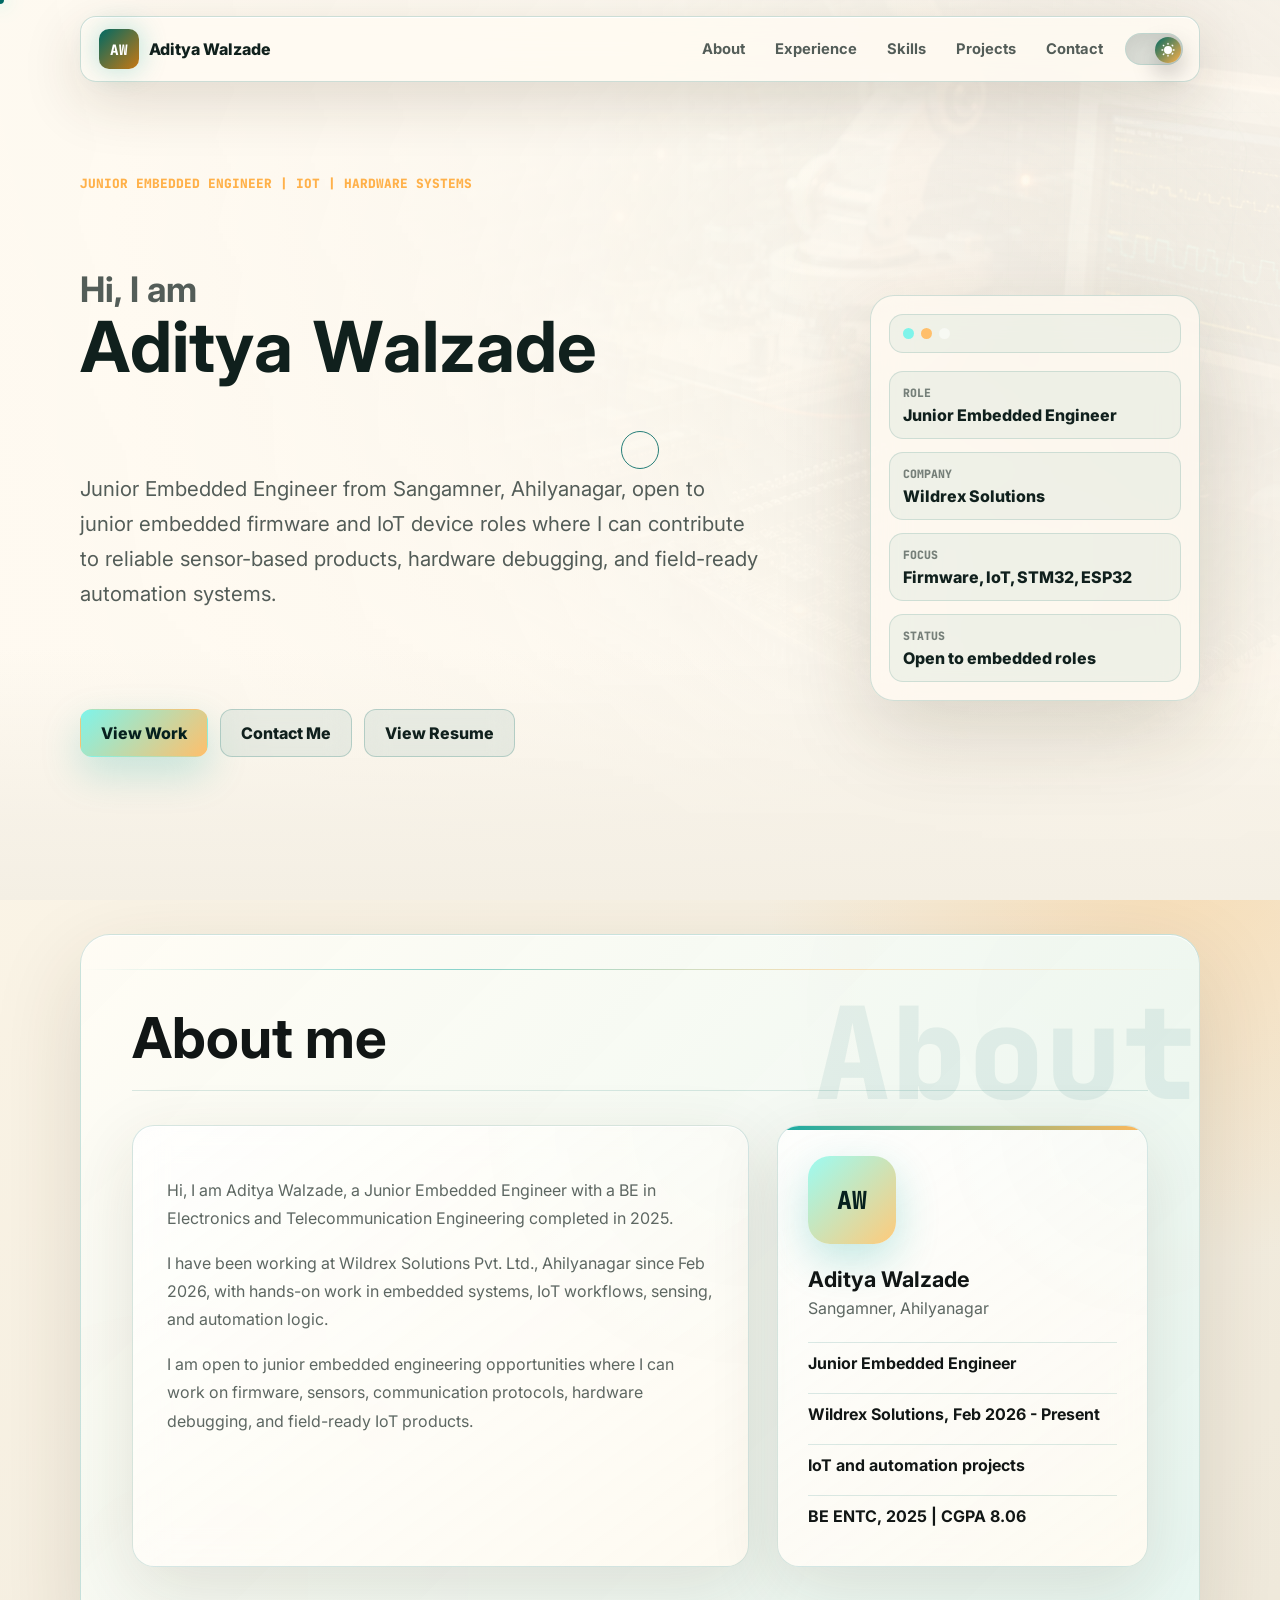
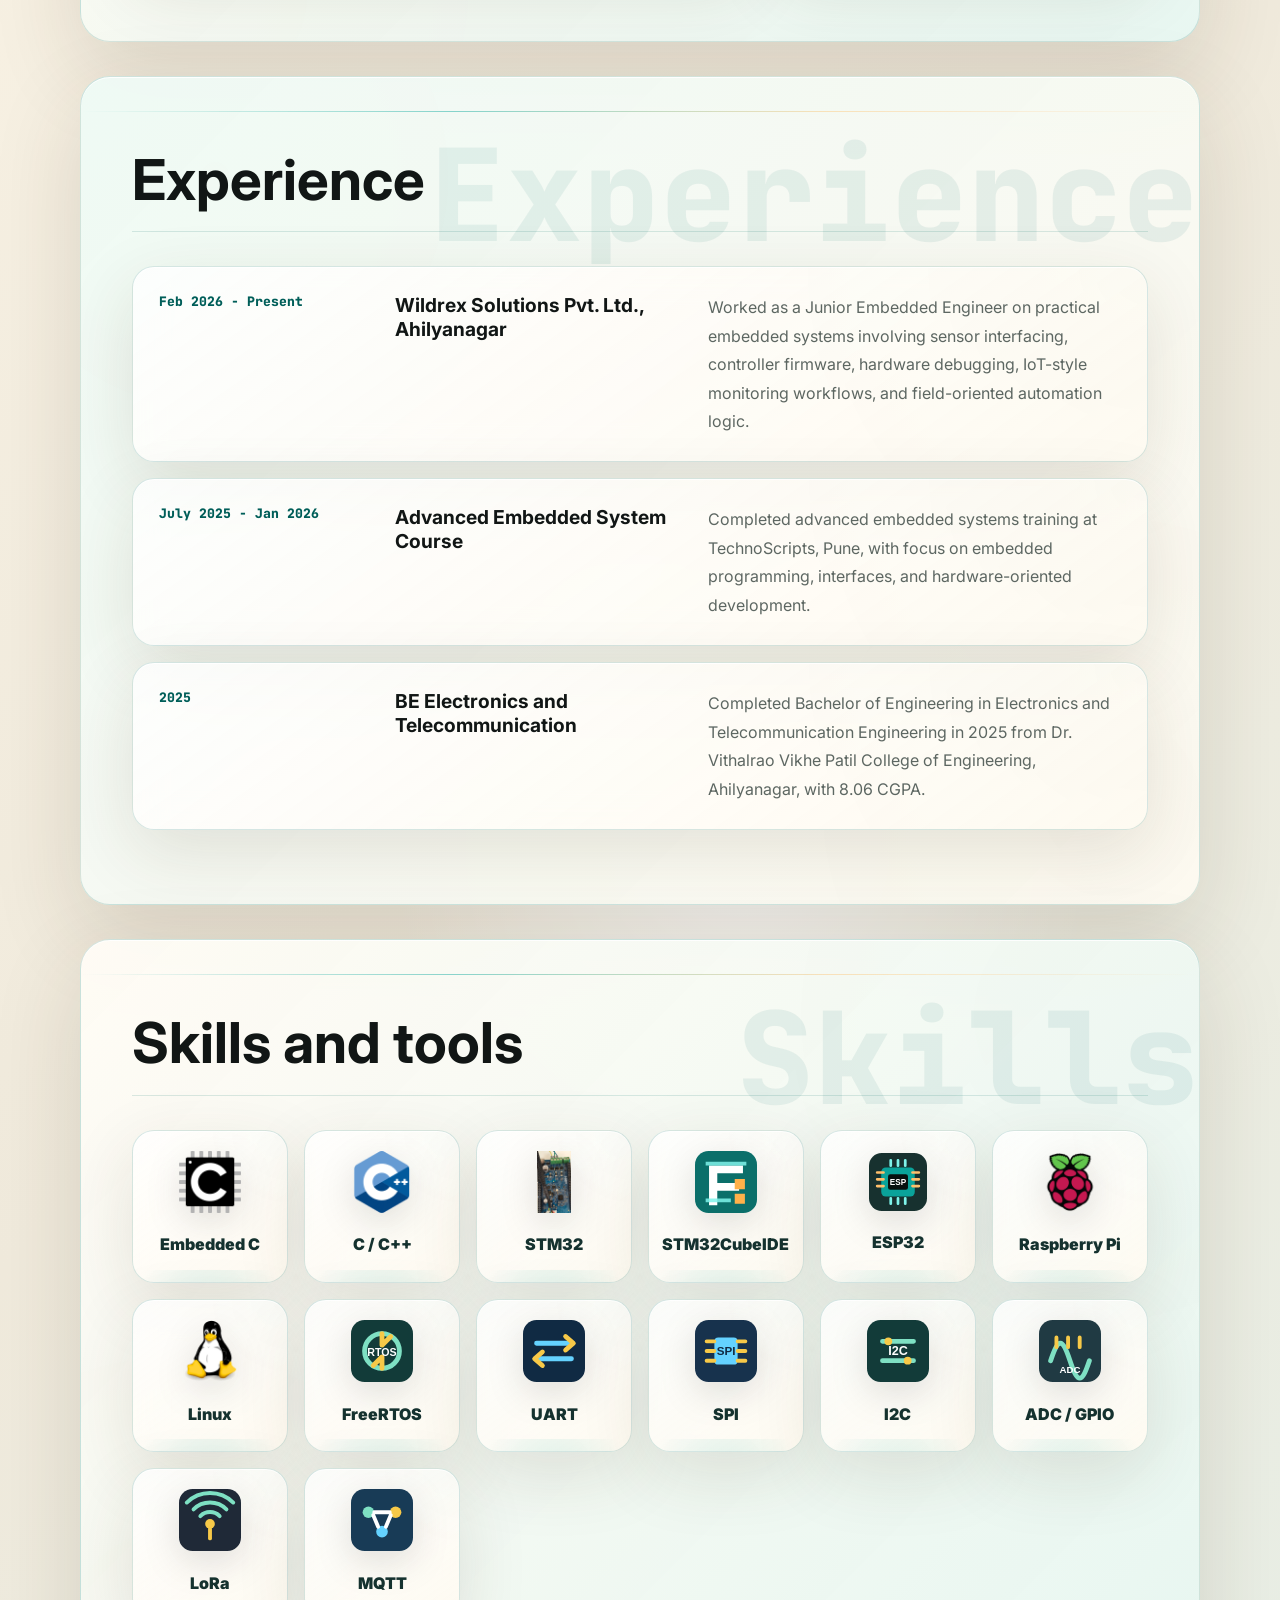
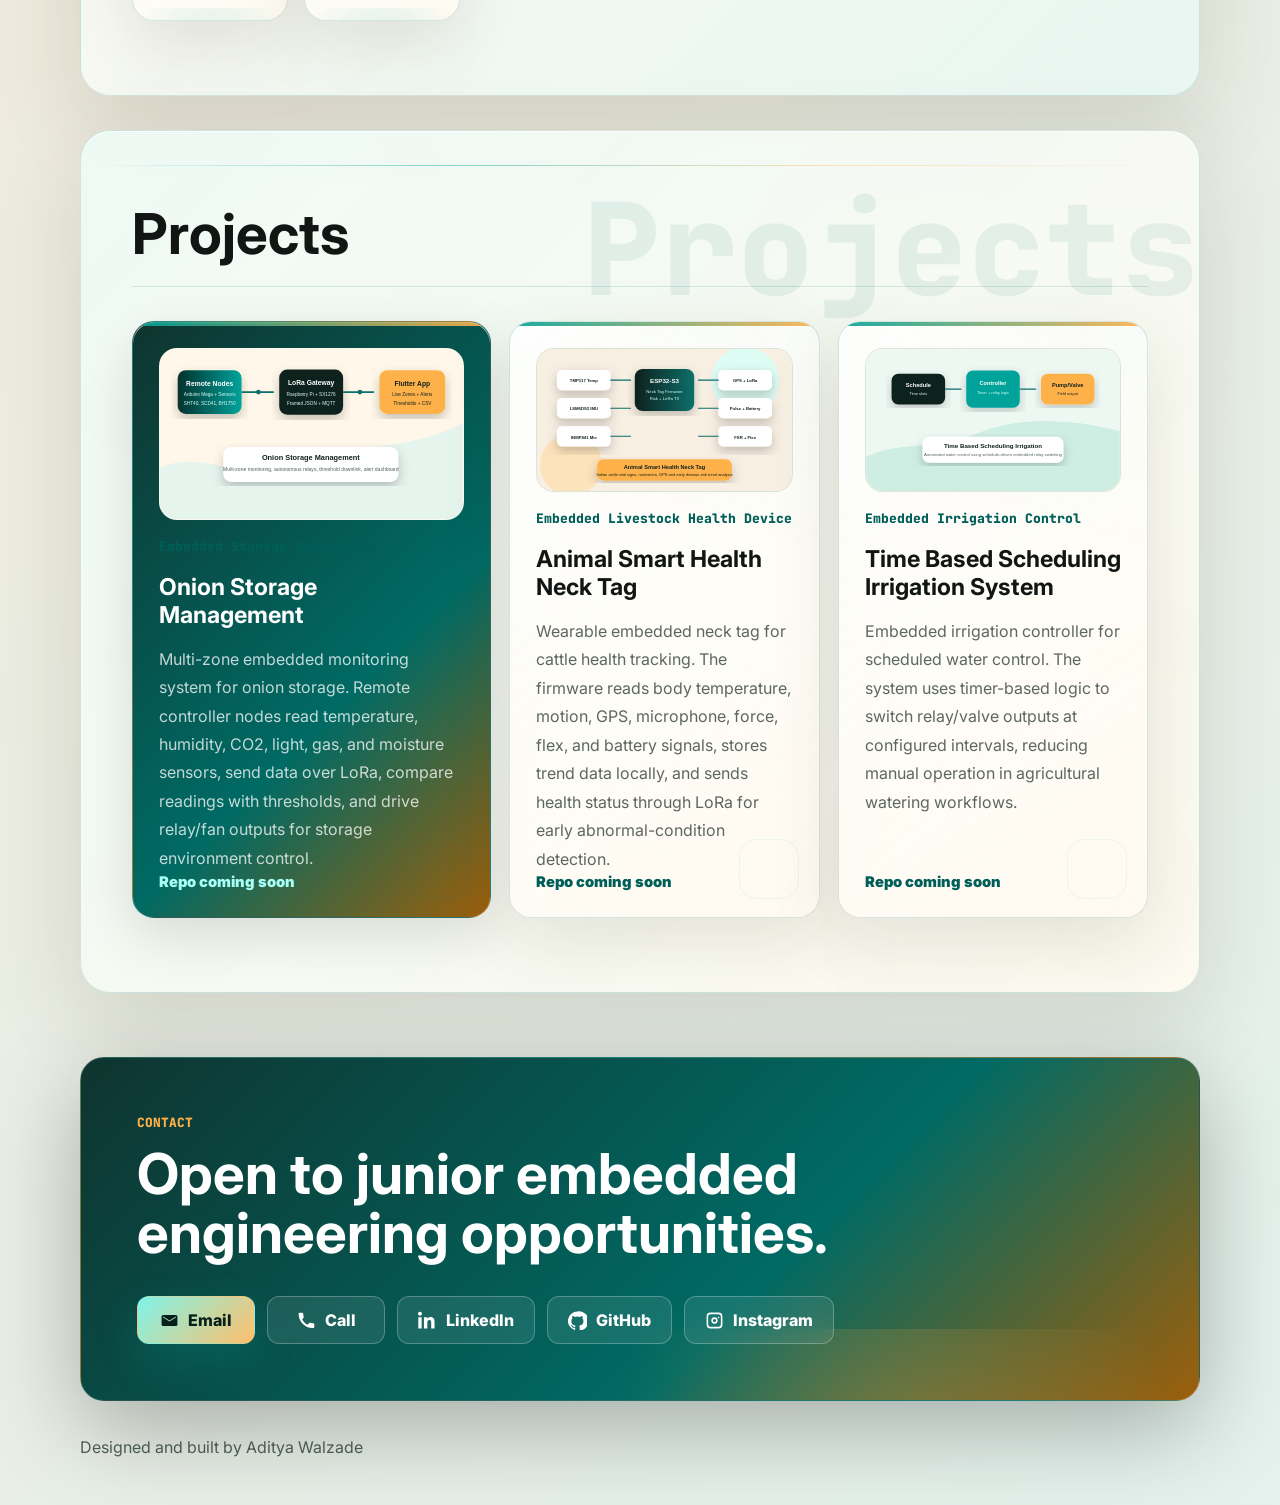
==== docs/index.html @ 78800d9f "Update GitHub Pages URL for repo name" ====
<!DOCTYPE html>
<html lang="en">
<head>
  <meta charset="UTF-8">
  <meta name="viewport" content="width=device-width, initial-scale=1.0">
  <meta name="description" content="Aditya Walzade is a Junior Embedded Engineer focused on embedded firmware, sensor interfacing, STM32, ESP32, LoRa, MQTT, and field-ready IoT systems.">
  <meta name="author" content="Aditya Walzade">
  <meta name="keywords" content="Aditya Walzade, Junior Embedded Engineer, Embedded C, STM32, ESP32, IoT, LoRa, MQTT, Firmware Engineer">
  <meta property="og:title" content="Aditya Walzade | Junior Embedded Engineer">
  <meta property="og:description" content="Embedded firmware, sensor interfacing, IoT systems, STM32, ESP32, LoRa, and MQTT portfolio.">
  <meta property="og:type" content="website">
  <meta property="og:url" content="https://adityaw20.github.io/-my-portfolio/">
  <meta property="og:image" content="https://adityaw20.github.io/-my-portfolio/assets/embedded-hero.png">
  <link rel="canonical" href="https://adityaw20.github.io/-my-portfolio/">
  <title>Aditya Walzade | Junior Embedded Engineer</title>
  <link rel="preconnect" href="https://fonts.googleapis.com">
  <link rel="preconnect" href="https://fonts.gstatic.com" crossorigin>
  <link href="https://fonts.googleapis.com/css2?family=Inter:wght@400;500;600;700;800&family=JetBrains+Mono:wght@500;700&display=swap" rel="stylesheet">
  <link rel="icon" href="assets/favicon.svg" type="image/svg+xml">
  <link rel="stylesheet" href="style.css">
</head>
<body>
  <div class="site-bg" aria-hidden="true"><span></span><span></span><span></span></div>
  <div class="cursor-dot" aria-hidden="true"></div>
  <div class="cursor-ring" aria-hidden="true"></div>
  <header class="site-header" id="top">
    <a class="brand" href="#home" aria-label="Go to home">
      <span class="brand-mark">AW</span>
      <span>Aditya Walzade</span>
    </a>
    <button class="nav-toggle" type="button" aria-label="Open menu" aria-expanded="false">
      <span></span><span></span><span></span>
    </button>
    <nav class="site-nav" aria-label="Main navigation">
      <a href="#about">About</a>
      <a href="#experience">Experience</a>
      <a href="#skills">Skills</a>
      <a href="#projects">Projects</a>
      <a href="#contact">Contact</a>
      <button class="theme-toggle" type="button" aria-label="Switch to light theme" aria-pressed="false">
        <span class="theme-toggle-track">
          <span class="theme-toggle-thumb">
            <svg class="sun-icon" viewBox="0 0 24 24" aria-hidden="true"><path d="M12 18a6 6 0 1 0 0-12 6 6 0 0 0 0 12Zm0 4a1 1 0 0 1-1-1v-1.2a1 1 0 1 1 2 0V21a1 1 0 0 1-1 1Zm0-17.8a1 1 0 0 1-1-1V2a1 1 0 1 1 2 0v1.2a1 1 0 0 1-1 1ZM21 13h-1.2a1 1 0 1 1 0-2H21a1 1 0 1 1 0 2ZM4.2 13H3a1 1 0 1 1 0-2h1.2a1 1 0 1 1 0 2Zm13.4 5.6a1 1 0 0 1 0-1.4l.8-.8a1 1 0 1 1 1.4 1.4l-.8.8a1 1 0 0 1-1.4 0ZM4.2 5.6a1 1 0 0 1 1.4-1.4l.8.8A1 1 0 0 1 5 6.4l-.8-.8Zm14.2.8-.8-.8A1 1 0 1 1 19 4.2l.8.8a1 1 0 1 1-1.4 1.4ZM5 19.8a1 1 0 0 1-.7-1.7l.8-.8a1 1 0 1 1 1.4 1.4l-.8.8a1 1 0 0 1-.7.3Z"/></svg>
            <svg class="moon-icon" viewBox="0 0 24 24" aria-hidden="true"><path d="M20.5 15.4A8.5 8.5 0 0 1 8.6 3.5a.9.9 0 0 0-1-1.4A10.5 10.5 0 1 0 21.9 16.4a.9.9 0 0 0-1.4-1Z"/></svg>
          </span>
        </span>
      </button>
    </nav>
  </header>

  <main>
    <section class="hero" id="home" aria-labelledby="hero-title">
      <img class="hero-media" src="assets/embedded-hero.png" alt="Embedded systems workbench with circuit board, oscilloscope, and robotics hardware">
      <div class="hero-overlay"></div>
      <div class="hero-content reveal">
        <p class="eyebrow">Junior Embedded Engineer | IoT | Hardware Systems</p>
        <h1 id="hero-title">
          <span class="hero-kicker">Hi, I am</span>
          <span class="interactive-name" aria-label="Aditya Walzade">
            <span>A</span><span>d</span><span>i</span><span>t</span><span>y</span><span>a</span>
            <span class="name-gap"></span>
            <span>W</span><span>a</span><span>l</span><span>z</span><span>a</span><span>d</span><span>e</span>
          </span>
        </h1>
        <p class="hero-copy">
          Junior Embedded Engineer from Sangamner, Ahilyanagar, open to junior embedded firmware and IoT device roles where I can contribute to reliable sensor-based products, hardware debugging, and field-ready automation systems.
        </p>
        <div class="hero-actions">
          <a class="button primary" href="#projects">View Work</a>
          <a class="button secondary" href="#contact">Contact Me</a>
          <a class="button secondary" href="resume.html">View Resume</a>
        </div>
        <aside class="hero-console" aria-label="Embedded profile summary">
          <div class="console-top"><span></span><span></span><span></span></div>
          <dl>
            <div><dt>Role</dt><dd>Junior Embedded Engineer</dd></div>
            <div><dt>Company</dt><dd>Wildrex Solutions</dd></div>
            <div><dt>Focus</dt><dd>Firmware, IoT, STM32, ESP32</dd></div>
            <div><dt>Status</dt><dd>Open to embedded roles</dd></div>
          </dl>
        </aside>
      </div>
    </section>

    <section class="section about-section reveal" id="about" data-section="About">
      <div class="section-heading">
        <h2>About me</h2>
      </div>
      <div class="about-grid">
        <div class="about-copy">
          <p>Hi, I am Aditya Walzade, a Junior Embedded Engineer with a BE in Electronics and Telecommunication Engineering completed in 2025.</p>
          <p>I have been working at Wildrex Solutions Pvt. Ltd., Ahilyanagar since Feb 2026, with hands-on work in embedded systems, IoT workflows, sensing, and automation logic.</p>
          <p>I am open to junior embedded engineering opportunities where I can work on firmware, sensors, communication protocols, hardware debugging, and field-ready IoT products.</p>
        </div>
        <aside class="profile-panel reveal-card" aria-label="Portfolio profile highlights">
          <div class="profile-avatar">AW</div>
          <h3>Aditya Walzade</h3>
          <p>Sangamner, Ahilyanagar</p>
          <ul>
            <li>Junior Embedded Engineer</li>
            <li>Wildrex Solutions, Feb 2026 - Present</li>
            <li>IoT and automation projects</li>
            <li>BE ENTC, 2025 | CGPA 8.06</li>
          </ul>
        </aside>
      </div>
    </section>

    <section class="section reveal" id="experience" data-section="Experience">
      <div class="section-heading">
        <h2>Experience</h2>
      </div>
      <div class="timeline">
        <article class="timeline-item reveal-card">
          <time>Feb 2026 - Present</time>
          <h3>Wildrex Solutions Pvt. Ltd., Ahilyanagar</h3>
          <p>Worked as a Junior Embedded Engineer on practical embedded systems involving sensor interfacing, controller firmware, hardware debugging, IoT-style monitoring workflows, and field-oriented automation logic.</p>
        </article>
        <article class="timeline-item reveal-card">
          <time>July 2025 - Jan 2026</time>
          <h3>Advanced Embedded System Course</h3>
          <p>Completed advanced embedded systems training at TechnoScripts, Pune, with focus on embedded programming, interfaces, and hardware-oriented development.</p>
        </article>
        <article class="timeline-item reveal-card">
          <time>2025</time>
          <h3>BE Electronics and Telecommunication</h3>
          <p>Completed Bachelor of Engineering in Electronics and Telecommunication Engineering in 2025 from Dr. Vithalrao Vikhe Patil College of Engineering, Ahilyanagar, with 8.06 CGPA.</p>
        </article>
      </div>
    </section>

    <section class="section skills-section reveal" id="skills" data-section="Skills">
      <div class="section-heading">
        <h2>Skills and tools</h2>
      </div>
      <div class="skill-icon-grid focused-skills">
        <article class="skill-icon-card reveal-card"><img src="assets/embedded-c.png" alt="Embedded C"><span>Embedded C</span></article>
        <article class="skill-icon-card reveal-card"><img src="assets/cpp.png" alt="C and C++"><span>C / C++</span></article>
        <article class="skill-icon-card reveal-card"><img src="assets/stm32-board.png" alt="STM32"><span>STM32</span></article>
        <article class="skill-icon-card reveal-card"><img src="assets/stm32cubeide.svg" alt="STM32CubeIDE"><span>STM32CubeIDE</span></article>
        <article class="skill-icon-card reveal-card"><img src="assets/esp32.svg" alt="ESP32"><span>ESP32</span></article>
        <article class="skill-icon-card reveal-card"><img src="assets/raspberry-pi.png" alt="Raspberry Pi"><span>Raspberry Pi</span></article>
        <article class="skill-icon-card reveal-card"><img src="assets/linux.png" alt="Linux"><span>Linux</span></article>
        <article class="skill-icon-card reveal-card"><img src="assets/freertos.svg" alt="FreeRTOS"><span>FreeRTOS</span></article>
        <article class="skill-icon-card reveal-card"><img src="assets/uart.svg" alt="UART"><span>UART</span></article>
        <article class="skill-icon-card reveal-card"><img src="assets/spi.svg" alt="SPI"><span>SPI</span></article>
        <article class="skill-icon-card reveal-card"><img src="assets/i2c.svg" alt="I2C"><span>I2C</span></article>
        <article class="skill-icon-card reveal-card"><img src="assets/adc-gpio.svg" alt="ADC and GPIO"><span>ADC / GPIO</span></article>
        <article class="skill-icon-card reveal-card"><img src="assets/lora.svg" alt="LoRa"><span>LoRa</span></article>
        <article class="skill-icon-card reveal-card"><img src="assets/mqtt.svg" alt="MQTT"><span>MQTT</span></article>
      </div>
    </section>

    <section class="section projects-section reveal" id="projects" data-section="Projects">
      <div class="section-heading">
        <h2>Projects</h2>
      </div>
      <div class="project-grid">
        <article class="project-card featured reveal-card">
          <img class="project-visual" src="assets/osm-architecture.svg" alt="Onion Storage Management architecture diagram">
          <div class="project-meta">Embedded Storage Monitoring</div>
          <h3>Onion Storage Management</h3>
          <p>Multi-zone embedded monitoring system for onion storage. Remote controller nodes read temperature, humidity, CO2, light, gas, and moisture sensors, send data over LoRa, compare readings with thresholds, and drive relay/fan outputs for storage environment control.</p>
          <span class="project-status">Repo coming soon</span>
        </article>
        <article class="project-card reveal-card">
          <img class="project-visual" src="assets/necktag-architecture.svg" alt="Animal Smart Health Neck Tag architecture diagram">
          <div class="project-meta">Embedded Livestock Health Device</div>
          <h3>Animal Smart Health Neck Tag</h3>
          <p>Wearable embedded neck tag for cattle health tracking. The firmware reads body temperature, motion, GPS, microphone, force, flex, and battery signals, stores trend data locally, and sends health status through LoRa for early abnormal-condition detection.</p>
          <span class="project-status">Repo coming soon</span>
        </article>
        <article class="project-card reveal-card">
          <img class="project-visual" src="assets/irrigation-architecture.svg" alt="Time Based Scheduling Irrigation architecture diagram">
          <div class="project-meta">Embedded Irrigation Control</div>
          <h3>Time Based Scheduling Irrigation System</h3>
          <p>Embedded irrigation controller for scheduled water control. The system uses timer-based logic to switch relay/valve outputs at configured intervals, reducing manual operation in agricultural watering workflows.</p>
          <span class="project-status">Repo coming soon</span>
        </article>
      </div>
    </section>

    <section class="contact-section reveal" id="contact">
      <div>
        <p class="eyebrow">Contact</p>
        <h2>Open to junior embedded engineering opportunities.</h2>
      </div>
      <div class="contact-actions">
        <a class="button primary icon-button" href="mailto:adityawalzade203@gmail.com" aria-label="Email Aditya">
          <svg viewBox="0 0 24 24" aria-hidden="true"><path d="M4 5h16a2 2 0 0 1 2 2v10a2 2 0 0 1-2 2H4a2 2 0 0 1-2-2V7a2 2 0 0 1 2-2Zm0 3.2 8 5.1 8-5.1V7l-8 5.1L4 7v1.2Z"/></svg>
          <span>Email</span>
        </a>
        <a class="button secondary icon-button" href="tel:+917776067841" aria-label="Call Aditya">
          <svg viewBox="0 0 24 24" aria-hidden="true"><path d="M6.6 10.8c1.4 2.8 3.8 5.1 6.6 6.6l2.2-2.2c.3-.3.8-.4 1.2-.3 1.3.4 2.6.6 4 .6.7 0 1.2.5 1.2 1.2v3.5c0 .7-.5 1.2-1.2 1.2C10.5 22 2 13.5 2 3.4 2 2.7 2.5 2.2 3.2 2.2h3.5c.7 0 1.2.5 1.2 1.2 0 1.4.2 2.8.6 4 .1.4 0 .9-.3 1.2l-1.6 2.2Z"/></svg>
          <span>Call</span>
        </a>
        <a class="button secondary icon-button" href="https://www.linkedin.com/in/adityawalzade?utm_source=share_via&utm_content=profile&utm_medium=member_android" target="_blank" rel="noopener noreferrer" aria-label="Open LinkedIn profile">
          <svg viewBox="0 0 24 24" aria-hidden="true"><path d="M4.98 3.5C4.98 4.88 3.86 6 2.5 6S0 4.88 0 3.5 1.12 1 2.5 1s2.48 1.12 2.48 2.5ZM.4 8h4.2v14H.4V8Zm7.1 0h4v1.9h.1c.6-1.1 2-2.2 4.1-2.2 4.4 0 5.2 2.9 5.2 6.7V22h-4.2v-6.8c0-1.6 0-3.7-2.3-3.7s-2.6 1.8-2.6 3.6V22H7.5V8Z"/></svg>
          <span>LinkedIn</span>
        </a>
        <a class="button secondary icon-button" href="https://github.com/adityaw20" target="_blank" rel="noopener noreferrer" aria-label="Open GitHub profile">
          <svg viewBox="0 0 24 24" aria-hidden="true"><path d="M12 .5A12 12 0 0 0 8.2 23.9c.6.1.8-.3.8-.6v-2.1c-3.3.7-4-1.4-4-1.4-.5-1.3-1.3-1.7-1.3-1.7-1.1-.7.1-.7.1-.7 1.2.1 1.8 1.2 1.8 1.2 1 .1.8 2.2 3.4 1.6.1-.8.4-1.3.7-1.6-2.6-.3-5.4-1.3-5.4-5.9 0-1.3.5-2.4 1.2-3.2-.1-.3-.5-1.6.1-3.2 0 0 1-.3 3.3 1.2a11.5 11.5 0 0 1 6 0c2.3-1.5 3.3-1.2 3.3-1.2.6 1.6.2 2.9.1 3.2.8.8 1.2 1.9 1.2 3.2 0 4.6-2.8 5.6-5.5 5.9.4.4.8 1.1.8 2.2v3.3c0 .3.2.7.8.6A12 12 0 0 0 12 .5Z"/></svg>
          <span>GitHub</span>
        </a>
        <a class="button secondary icon-button" href="https://www.instagram.com/adityaw007" target="_blank" rel="noopener noreferrer" aria-label="Open Instagram profile">
          <svg viewBox="0 0 24 24" aria-hidden="true"><path d="M7 2h10a5 5 0 0 1 5 5v10a5 5 0 0 1-5 5H7a5 5 0 0 1-5-5V7a5 5 0 0 1 5-5Zm0 2a3 3 0 0 0-3 3v10a3 3 0 0 0 3 3h10a3 3 0 0 0 3-3V7a3 3 0 0 0-3-3H7Zm5 4a4 4 0 1 1 0 8 4 4 0 0 1 0-8Zm0 2a2 2 0 1 0 0 4 2 2 0 0 0 0-4Zm5.2-2.8a1 1 0 1 1 0 2 1 1 0 0 1 0-2Z"/></svg>
          <span>Instagram</span>
        </a>
      </div>
    </section>
  </main>

  <footer class="site-footer">
    <span>Designed and built by Aditya Walzade</span>
  </footer>
  <a class="back-to-top" href="#top" aria-label="Back to top">Top</a>
  <script src="script.js"></script>
</body>
</html>
---- docs/style.css ----
:root {
  --page-bg: #07100f;
  --ink: #f7fbf8;
  --ink-strong: #ffffff;
  --muted: rgba(247, 251, 248, .72);
  --panel: rgba(12, 25, 23, .76);
  --panel-solid: #10201d;
  --panel-soft: rgba(255, 250, 241, .92);
  --line: rgba(215, 255, 249, .17);
  --line-strong: rgba(127, 244, 234, .34);
  --teal: #66f4e7;
  --teal-deep: #00a39a;
  --amber: #ffb14a;
  --cream: #fff8ea;
  --dark: #07100f;
  --shadow: 0 28px 90px rgba(0, 0, 0, .28);
  --radius: 24px;
}

* { box-sizing: border-box; }
html { scroll-behavior: smooth; }
body {
  margin: 0;
  min-width: 320px;
  font-family: "Inter", Arial, sans-serif;
  color: var(--ink);
  background:
    radial-gradient(circle at 16% 4%, rgba(0, 163, 154, .24), transparent 27rem),
    radial-gradient(circle at 88% 14%, rgba(255, 177, 74, .16), transparent 25rem),
    linear-gradient(180deg, #07100f 0%, #10201d 44%, #efe5d4 44%, #efe5d4 100%);
  overflow-x: hidden;
}
body::before {
  content: "";
  position: fixed;
  inset: 0;
  z-index: -3;
  pointer-events: none;
  background-image:
    linear-gradient(rgba(215,255,249,.05) 1px, transparent 1px),
    linear-gradient(90deg, rgba(215,255,249,.05) 1px, transparent 1px);
  background-size: 56px 56px;
  mask-image: linear-gradient(180deg, #000 0%, transparent 76%);
  animation: gridDrift 22s linear infinite;
}
body::after {
  content: "";
  position: fixed;
  inset: 0;
  z-index: -2;
  pointer-events: none;
  background:
    linear-gradient(115deg, transparent 0 28%, rgba(0,163,154,.1) 28.2% 28.7%, transparent 29% 100%),
    linear-gradient(72deg, transparent 0 64%, rgba(255,177,74,.09) 64.2% 64.7%, transparent 65% 100%);
}
@keyframes gridDrift { to { background-position: 56px 112px; } }

img { display: block; max-width: 100%; }
a { color: inherit; }

.site-bg { position: fixed; inset: 0; z-index: -1; pointer-events: none; overflow: hidden; }
.site-bg span { position: absolute; border-radius: 999px; filter: blur(24px); opacity: .48; animation: floatPulse 9s ease-in-out infinite; }
.site-bg span:nth-child(1) { width: 220px; height: 220px; left: -70px; top: 16%; background: rgba(0,163,154,.28); }
.site-bg span:nth-child(2) { width: 170px; height: 170px; right: 8%; top: 36%; background: rgba(255,177,74,.22); animation-delay: -3s; }
.site-bg span:nth-child(3) { width: 260px; height: 260px; right: -90px; bottom: 12%; background: rgba(0,106,100,.18); animation-delay: -6s; }
@keyframes floatPulse { 0%,100% { transform: translate3d(0,0,0) scale(1); } 50% { transform: translate3d(18px,-26px,0) scale(1.08); } }

.site-header {
  position: fixed;
  top: 16px;
  left: 50%;
  z-index: 20;
  width: min(1120px, calc(100% - 32px));
  min-height: 66px;
  display: flex;
  align-items: center;
  justify-content: space-between;
  gap: 16px;
  padding: 10px 12px 10px 18px;
  color: #f8f4eb;
  background: rgba(7,16,15,.76);
  border: 1px solid var(--line);
  border-radius: 16px;
  box-shadow: 0 18px 60px rgba(0,0,0,.28);
  backdrop-filter: blur(20px);
  transform: translateX(-50%);
}
.brand { display: inline-flex; align-items: center; gap: 10px; font-weight: 800; text-decoration: none; white-space: nowrap; }
.brand-mark { display: grid; width: 40px; height: 40px; place-items: center; color: #08221f; background: linear-gradient(135deg, #d7fff9, #ffcf8a); border-radius: 10px; font-family: "JetBrains Mono", monospace; font-size: .9rem; box-shadow: 0 0 28px rgba(0,163,154,.3); }
.site-nav { display: flex; align-items: center; gap: 6px; }
.site-nav a { padding: 10px 12px; color: rgba(248,244,235,.78); border-radius: 10px; font-size: .92rem; font-weight: 700; text-decoration: none; transition: color .25s ease, background .25s ease; }
.site-nav a:hover, .site-nav a.active { color: #fff; background: rgba(215,255,249,.12); }
.nav-toggle { display: none; width: 44px; height: 44px; border: 0; background: transparent; }
.nav-toggle span { display: block; width: 22px; height: 2px; margin: 5px auto; background: currentColor; transition: .2s; }

.theme-toggle { width: 66px; height: 38px; display: inline-flex; align-items: center; justify-content: center; padding: 0; border: 0; background: transparent; }
.theme-toggle-track { position: relative; width: 58px; height: 32px; display: block; border: 1px solid rgba(215,255,249,.2); border-radius: 999px; background: rgba(255,255,255,.1); box-shadow: 0 10px 28px rgba(0,0,0,.16) inset; }
.theme-toggle-thumb { position: absolute; left: 3px; top: 3px; width: 26px; height: 26px; display: grid; place-items: center; color: #06201e; border-radius: 999px; background: linear-gradient(135deg, #7ff4ea, #ffbf6b); box-shadow: 0 10px 24px rgba(0,0,0,.28); transition: transform .35s cubic-bezier(.2,.8,.2,1), background .35s ease, color .35s ease; }
.theme-toggle svg { position: absolute; width: 16px; height: 16px; fill: currentColor; transition: opacity .25s ease, transform .25s ease; }
.theme-toggle .sun-icon { opacity: 0; transform: rotate(-45deg) scale(.7); }
.theme-toggle .moon-icon { opacity: 1; transform: rotate(0) scale(1); }
.theme-toggle:hover .theme-toggle-thumb { transform: translateX(2px) scale(1.06); }

.hero { position: relative; min-height: 100vh; display: grid; align-items: center; overflow: hidden; color: #fff; }
.hero::after { content: ""; position: absolute; left: 0; right: 0; bottom: 0; height: 28%; z-index: 1; background: linear-gradient(180deg, transparent, #10201d 68%, #efe5d4 100%); }
.hero-media, .hero-overlay { position: absolute; inset: 0; width: 100%; height: 100%; }
.hero-media { object-fit: cover; transform: scale(1.04); animation: heroZoom 18s ease-in-out infinite alternate; }
@keyframes heroZoom { to { transform: scale(1.1) translateX(1.2%); } }
.hero-overlay { background: radial-gradient(circle at 72% 47%, transparent 0 18%, rgba(7,16,15,.22) 36%, rgba(7,16,15,.82) 76%), linear-gradient(90deg, rgba(7,16,15,.96), rgba(7,16,15,.74) 46%, rgba(7,16,15,.25)), linear-gradient(180deg, rgba(7,16,15,.26), rgba(7,16,15,.88)); }
.hero-content { position: relative; z-index: 2; width: min(1120px, calc(100% - 32px)); margin: 0 auto; padding-top: 96px; display: grid; grid-template-columns: minmax(0, 1fr) 330px; gap: clamp(28px, 5vw, 68px); align-items: center; }
.hero-content > :not(.hero-console) { grid-column: 1; }
.eyebrow { margin: 0 0 14px; color: var(--amber); font-family: "JetBrains Mono", monospace; font-size: .8rem; font-weight: 800; letter-spacing: 0; text-transform: uppercase; }
.hero h1 { display: flex; flex-direction: column; gap: 6px; margin: 0; line-height: .94; letter-spacing: 0; text-shadow: 0 18px 70px rgba(0,0,0,.5); }
.hero-kicker { color: rgba(255,255,255,.62); font-size: clamp(1.4rem, 3vw, 2.2rem); line-height: 1.1; }
.interactive-name { display: flex; flex-wrap: nowrap; align-items: baseline; white-space: nowrap; color: #fff; font-size: clamp(3.4rem, 5.5vw, 6.25rem); }
.interactive-name span:not(.name-gap) { display: inline-block; transition: color .18s ease, transform .18s ease, text-shadow .18s ease; will-change: transform; }
.interactive-name span:not(.name-gap):hover { color: #7ff4ea; transform: translateY(-10px) rotate(-4deg) scale(1.08); text-shadow: 0 0 28px rgba(127,244,234,.8); }
.name-gap { width: .28em; }
.hero-copy { max-width: 680px; margin: 26px 0 0; color: rgba(255,255,255,.78); font-size: clamp(1.05rem, 2vw, 1.28rem); line-height: 1.72; }
.hero-actions, .contact-actions { display: flex; flex-wrap: wrap; gap: 12px; margin-top: 34px; }
.button { display: inline-flex; align-items: center; justify-content: center; min-height: 48px; padding: 0 20px; border: 1px solid transparent; border-radius: 12px; font-weight: 800; text-decoration: none; transition: transform .2s ease, box-shadow .2s ease, background .2s ease; }
.button.primary { color: #06201e; background: linear-gradient(135deg, #7ff4ea, #ffbf6b); box-shadow: 0 16px 40px rgba(0,163,154,.22); }
.button.secondary { color: inherit; border-color: rgba(255,255,255,.24); background: rgba(255,255,255,.08); backdrop-filter: blur(12px); }
.button:hover { transform: translateY(-3px); box-shadow: 0 18px 42px rgba(0,0,0,.22); }

.hero-console { grid-column: 2; grid-row: 1 / span 5; width: 100%; padding: 18px; color: #dffdfa; border: 1px solid rgba(127,244,234,.22); border-radius: 24px; background: rgba(4, 12, 11, .56); box-shadow: 0 30px 90px rgba(0,0,0,.36); backdrop-filter: blur(18px); }
.console-top { display: flex; gap: 7px; margin-bottom: 18px; }
.console-top span { width: 11px; height: 11px; border-radius: 50%; background: #7ff4ea; }
.console-top span:nth-child(2) { background: #ffbf6b; }
.console-top span:nth-child(3) { background: rgba(255,255,255,.5); }
.hero-console dl { display: grid; gap: 13px; margin: 0; }
.hero-console div { padding: 13px; border: 1px solid rgba(127,244,234,.12); border-radius: 14px; background: rgba(255,255,255,.055); }
.hero-console dt { color: rgba(255,255,255,.56); font-family: "JetBrains Mono", monospace; font-size: .72rem; font-weight: 800; text-transform: uppercase; }
.hero-console dd { margin: 5px 0 0; color: #fff; font-weight: 800; }

main { position: relative; z-index: 1; }
.section { width: min(1120px, calc(100% - 32px)); margin: 34px auto; padding: 74px clamp(20px, 4vw, 56px); position: relative; overflow: hidden; border: 1px solid rgba(0,106,100,.16); border-radius: 30px; color: #111615; background: linear-gradient(135deg, rgba(255,250,241,.94), rgba(236,246,241,.88)), radial-gradient(circle at 100% 0%, rgba(0,163,154,.12), transparent 30%); box-shadow: 0 28px 90px rgba(0,0,0,.14), 0 1px 0 rgba(255,255,255,.85) inset; }
.section:nth-of-type(odd) { background: linear-gradient(135deg, rgba(242,250,246,.94), rgba(255,249,238,.9)), radial-gradient(circle at 0% 100%, rgba(255,177,74,.14), transparent 34%); }
.section::before { content: attr(data-section); position: absolute; top: 54px; right: 0; color: rgba(0,106,100,.08); font-family: "JetBrains Mono", monospace; font-size: clamp(3.4rem, 10vw, 8rem); font-weight: 800; line-height: 1; pointer-events: none; }
.section::after { content: ""; position: absolute; left: 0; right: 0; top: 34px; height: 1px; background: linear-gradient(90deg, transparent, rgba(0,163,154,.45), rgba(255,177,74,.34), transparent); }
.section-heading { position: relative; z-index: 1; padding-bottom: 22px; margin-bottom: 34px; border-bottom: 1px solid rgba(0,106,100,.14); }
.section-heading h2, .contact-section h2 { max-width: 820px; margin: 0; font-size: clamp(2rem, 4.4vw, 4.6rem); line-height: 1.04; letter-spacing: 0; text-wrap: balance; }
.about-grid { position: relative; z-index: 1; display: grid; grid-template-columns: minmax(0, 1.25fr) minmax(280px, .75fr); gap: 28px; }
.about-copy, .profile-panel, .timeline-item, .project-card, .skill-icon-card { border: 1px solid rgba(0,106,100,.16); border-radius: 22px; background: rgba(255,250,241,.88); box-shadow: 0 18px 55px rgba(0,0,0,.12), 0 1px 0 rgba(255,255,255,.7) inset; backdrop-filter: blur(16px); }
.about-copy { padding: 34px; background: rgba(255,255,255,.58); }
.about-copy p, .timeline-item p, .project-card p { color: #5d6762; font-size: 1rem; line-height: 1.78; }
.profile-panel { padding: 30px; position: relative; overflow: hidden; }
.profile-panel::before, .project-card::before { content: ""; position: absolute; inset: 0 0 auto; height: 4px; background: linear-gradient(90deg, var(--teal-deep), var(--amber)); opacity: .9; }
.profile-avatar { display: grid; width: 88px; height: 88px; place-items: center; color: #06201e; background: linear-gradient(135deg,#9cfbf2,#ffca7a); border-radius: 22px; font-family: "JetBrains Mono", monospace; font-size: 1.55rem; font-weight: 800; box-shadow: 0 16px 44px rgba(0,163,154,.24); }
.profile-panel h3 { margin: 22px 0 6px; font-size: 1.35rem; }
.profile-panel p { margin: 0; color: #5d6762; }
.profile-panel ul { display: grid; gap: 10px; margin: 24px 0 0; padding: 0; list-style: none; }
.profile-panel li { padding: 10px 0; border-top: 1px solid rgba(0,106,100,.14); font-weight: 700; }

.timeline { position: relative; z-index: 1; display: grid; gap: 16px; }
.timeline-item { display: grid; grid-template-columns: 210px minmax(0,.82fr) minmax(0,1.18fr); gap: 26px; padding: 26px; align-items: start; transition: transform .25s ease, box-shadow .25s ease; }
.timeline-item:hover, .skill-icon-card:hover, .project-card:hover { transform: translateY(-7px); box-shadow: 0 30px 80px rgba(0,0,0,.2); }
.timeline-item time, .project-meta { color: #005e59; font-family: "JetBrains Mono", monospace; font-size: .82rem; font-weight: 800; }
.timeline-item h3, .project-card h3 { margin: 0; font-size: 1.2rem; }
.timeline-item p { margin: 0; }

.skill-icon-grid { position: relative; z-index: 1; display: grid; grid-template-columns: repeat(6, minmax(0, 1fr)); gap: 16px; }
.skill-icon-card { min-height: 150px; display: flex; flex-direction: column; align-items: center; justify-content: center; gap: 14px; position: relative; overflow: hidden; padding: 20px 14px; transition: transform .24s ease, box-shadow .24s ease, border-color .24s ease; }
.skill-icon-card::before { content: ""; position: absolute; inset: auto -20% -55% -20%; height: 95px; background: radial-gradient(circle, rgba(0,163,154,.16), transparent 68%); transition: transform .24s ease; }
.skill-icon-card:hover::before { transform: translateY(-16px) scale(1.18); }
.skill-icon-card img { width: 62px; height: 62px; object-fit: contain; filter: drop-shadow(0 10px 18px rgba(0,0,0,.12)); }
.skill-icon-card:nth-child(5) img { width: 78px; height: 58px; }
.skill-icon-card span { position: relative; min-height: 2.2em; display: inline-flex; align-items: center; justify-content: center; color: #15322f; font-weight: 900; text-align: center; }


.project-grid { position: relative; z-index: 1; display: grid; grid-template-columns: 1.1fr .95fr .95fr; gap: 18px; }
.project-card { min-height: 340px; display: flex; flex-direction: column; padding: 26px; position: relative; overflow: hidden; transition: transform .25s ease, box-shadow .25s ease; }
.project-card.featured { color: #fff; background: linear-gradient(135deg, rgba(16,24,22,.96), rgba(0,106,100,.9)); border-color: rgba(215,255,249,.18); }
.project-card.featured p { color: rgba(255,255,255,.76); }
.project-card h3 { margin-top: 18px; font-size: 1.45rem; }
.project-card a { width: fit-content; margin-top: auto; color: #005e59; font-weight: 900; text-decoration: none; }
.project-card.featured a { color: #a8fff6; }
.project-card::after { content: ""; position: absolute; right: 20px; bottom: 18px; width: 58px; height: 58px; border: 1px solid rgba(0,163,154,.16); border-radius: 18px; background: linear-gradient(90deg, transparent 48%, rgba(0,163,154,.18) 50%, transparent 52%), linear-gradient(transparent 48%, rgba(0,163,154,.18) 50%, transparent 52%); background-size: 14px 14px; opacity: .45; }

.contact-section { width: min(1120px, calc(100% - 32px)); margin: 64px auto 0; padding: 56px; color: #fff; background: linear-gradient(135deg, #101816, #003f3b); border: 1px solid rgba(215,255,249,.14); border-radius: 24px; box-shadow: var(--shadow); position: relative; overflow: hidden; }
.contact-section::after { content: ""; position: absolute; inset: auto -10% -55% 35%; height: 260px; background: radial-gradient(circle, rgba(255,177,74,.26), transparent 65%); }
.contact-section > * { position: relative; z-index: 1; }
.contact-section .button.secondary { color: #fff; }
.icon-button { gap: 9px; }
.icon-button svg { width: 19px; height: 19px; flex: 0 0 auto; fill: currentColor; }
.contact-actions .icon-button { min-width: 118px; }
.site-footer { display: flex; align-items: center; justify-content: space-between; width: min(1120px, calc(100% - 32px)); margin: 0 auto; padding: 36px 0 48px; color: #50615d; }
.site-footer a { font-weight: 800; text-decoration: none; }

.reveal, .reveal-card { opacity: 0; transform: translateY(28px); transition: opacity .7s ease, transform .7s ease; }
.reveal.is-visible, .reveal-card.is-visible { opacity: 1; transform: translateY(0); }
.reveal-card:nth-child(2) { transition-delay: .08s; }
.reveal-card:nth-child(3) { transition-delay: .16s; }

@media (pointer: fine) {
  body { cursor: none; }
  a, button, .skill-icon-card, .project-card, .interactive-name span { cursor: none; }
  .cursor-dot, .cursor-ring { position: fixed; left: 0; top: 0; z-index: 9999; pointer-events: none; border-radius: 999px; transform: translate(-50%, -50%); }
  .cursor-dot { width: 8px; height: 8px; background: #7ff4ea; box-shadow: 0 0 18px rgba(127,244,234,.85); }
  .cursor-ring { width: 38px; height: 38px; border: 1px solid rgba(255,255,255,.75); transition: width .18s ease, height .18s ease, border-color .18s ease, background .18s ease; mix-blend-mode: difference; }
  .cursor-ring.cursor-hover { width: 64px; height: 64px; border-color: rgba(255,177,74,.9); background: rgba(255,177,74,.08); }
}

body.light-theme {
  --ink: #111615;
  --muted: #56635f;
  color: var(--ink);
  background:
    radial-gradient(circle at 10% 8%, rgba(0,163,154,.18), transparent 22rem),
    radial-gradient(circle at 92% 18%, rgba(255,177,74,.28), transparent 26rem),
    radial-gradient(circle at 58% 52%, rgba(255,255,255,.78), transparent 22rem),
    linear-gradient(135deg, #fff8ea 0%, #f0eadc 48%, #e3f2ed 100%);
}
body.light-theme::before { background-image: linear-gradient(rgba(0,106,100,.06) 1px, transparent 1px), linear-gradient(90deg, rgba(0,106,100,.06) 1px, transparent 1px); mask-image: linear-gradient(180deg, #000 0%, transparent 78%); }
body.light-theme .site-bg::before { content: ""; position: absolute; inset: 8% 5% auto auto; width: 420px; height: 420px; border: 1px solid rgba(0,106,100,.12); border-radius: 44px; background: linear-gradient(90deg, transparent 48%, rgba(0,106,100,.08) 49% 51%, transparent 52%), linear-gradient(transparent 48%, rgba(0,106,100,.08) 49% 51%, transparent 52%); background-size: 28px 28px; transform: rotate(12deg); opacity: .75; }
body.light-theme .site-bg::after { content: ""; position: absolute; left: 5%; bottom: 8%; width: 340px; height: 180px; border-radius: 999px; background: radial-gradient(circle, rgba(255,177,74,.24), transparent 68%); filter: blur(8px); }
body.light-theme .site-bg span:nth-child(1) { background: rgba(0,163,154,.16); }
body.light-theme .site-bg span:nth-child(2) { background: rgba(255,177,74,.20); }
body.light-theme .site-bg span:nth-child(3) { background: rgba(0,106,100,.12); }
body.light-theme .site-header { color: #10201d; background: rgba(255,251,242,.82); border-color: rgba(0,106,100,.2); box-shadow: 0 18px 60px rgba(64,46,18,.16), 0 1px 0 rgba(255,255,255,.9) inset; }
body.light-theme .brand-mark { color: #fff; background: linear-gradient(135deg, #006a64, #c77712); }
body.light-theme .site-nav a { color: rgba(16,32,29,.72); }
body.light-theme .site-nav a:hover, body.light-theme .site-nav a.active { color: #061916; background: rgba(0,106,100,.1); }
body.light-theme .theme-toggle-track { border-color: rgba(0,106,100,.18); background: rgba(0,106,100,.08); }
body.light-theme .theme-toggle-thumb { color: #fff; background: linear-gradient(135deg, #006a64, #ffb14a); transform: translateX(26px); }
body.light-theme .theme-toggle:hover .theme-toggle-thumb { transform: translateX(24px) scale(1.06); }
body.light-theme .theme-toggle .sun-icon { opacity: 1; transform: rotate(0) scale(1); }
body.light-theme .theme-toggle .moon-icon { opacity: 0; transform: rotate(45deg) scale(.7); }
body.light-theme .hero { color: #10201d; }
body.light-theme .hero-media { filter: saturate(.88) brightness(1.08) contrast(.9); opacity: .34; }
body.light-theme .hero-overlay { background: radial-gradient(circle at 76% 46%, rgba(255,250,241,.18) 0 20%, rgba(255,250,241,.68) 48%, rgba(255,250,241,.92) 85%), linear-gradient(90deg, rgba(255,250,241,.96), rgba(255,250,241,.82) 48%, rgba(255,250,241,.56)), linear-gradient(180deg, rgba(255,250,241,.26), rgba(244,239,228,.95)); }
body.light-theme .hero::after { background: linear-gradient(180deg, transparent, rgba(244,239,228,.78) 68%, #f4efe4 100%); }
body.light-theme .hero h1, body.light-theme .contact-section { text-shadow: none; }
body.light-theme .hero-copy, body.light-theme .hero-kicker { color: rgba(16,32,29,.72); }
body.light-theme .interactive-name { color: #10201d; }
body.light-theme .hero-console { color: #10201d; background: rgba(255,250,241,.72); border-color: rgba(0,106,100,.18); box-shadow: 0 30px 90px rgba(57,43,18,.16); }
body.light-theme .hero-console dt { color: rgba(16,32,29,.55); }
body.light-theme .hero-console dd { color: #10201d; }
body.light-theme .hero-console div { border-color: rgba(0,106,100,.14); background: rgba(0,106,100,.055); }
body.light-theme .section { background: linear-gradient(135deg, rgba(255,252,245,.96), rgba(231,247,242,.92)), radial-gradient(circle at 90% 10%, rgba(0,163,154,.14), transparent 32%), radial-gradient(circle at 8% 92%, rgba(255,177,74,.16), transparent 30%); box-shadow: 0 30px 90px rgba(57,43,18,.14), 0 1px 0 rgba(255,255,255,.9) inset; }
body.light-theme .section:nth-of-type(odd) { background: linear-gradient(135deg, rgba(238,250,246,.96), rgba(255,250,240,.94)), radial-gradient(circle at 12% 12%, rgba(255,177,74,.14), transparent 28%), radial-gradient(circle at 92% 88%, rgba(0,163,154,.13), transparent 32%); }
body.light-theme .about-copy, body.light-theme .profile-panel, body.light-theme .timeline-item, body.light-theme .skill-icon-card, body.light-theme .project-card:not(.featured) { background: linear-gradient(145deg, rgba(255,255,255,.78), rgba(255,250,241,.92)), radial-gradient(circle at 100% 0%, rgba(0,163,154,.1), transparent 38%); box-shadow: 0 22px 70px rgba(65,50,22,.12), 0 1px 0 rgba(255,255,255,.86) inset; }
body.light-theme .project-card.featured, body.light-theme .contact-section { color: #fff; background: linear-gradient(135deg, #0f342f, #006a64 62%, #9d5f0b); }
body.light-theme .project-card.featured p { color: rgba(255,255,255,.76); }
body.light-theme .button.secondary { color: inherit; border-color: rgba(0,106,100,.22); background: rgba(0,106,100,.08); }
body.light-theme .contact-section .button.secondary { color: #fff; border-color: rgba(255,255,255,.26); background: rgba(255,255,255,.09); }
body.light-theme .cursor-dot { background: #006a64; }
body.light-theme .cursor-ring { border-color: rgba(0,106,100,.85); mix-blend-mode: normal; }

html, body, .site-header, .section, .about-copy, .profile-panel, .timeline-item, .skill-icon-card, .project-card, .contact-section, .button, .site-nav a, .hero-overlay, .hero-media, .site-bg span, .hero-console { transition: background .45s ease, background-color .45s ease, color .45s ease, border-color .45s ease, box-shadow .45s ease, opacity .45s ease, filter .45s ease; }

@media (prefers-reduced-motion: reduce) {
  *, *::before, *::after { animation: none !important; transition: none !important; scroll-behavior: auto !important; }
  .reveal, .reveal-card { opacity: 1; transform: none; }
}
@media (max-width: 1100px) {
  .hero-content { display: block; max-width: 760px; }
  .hero-console { margin-top: 28px; }
  .interactive-name { flex-wrap: wrap; white-space: normal; font-size: clamp(3rem, 12vw, 5rem); }
  .project-grid { grid-template-columns: 1fr; }
  .skill-icon-grid { grid-template-columns: repeat(4, minmax(0, 1fr)); }
}
@media (max-width: 900px) {
  .nav-toggle { display: block; }
  .site-header { color: #f8f4eb; }
  body.light-theme .site-header { color: #10201d; }
  .site-nav { position: absolute; top: calc(100% + 8px); left: 0; right: 0; display: none; flex-direction: column; align-items: stretch; padding: 10px; background: rgba(7,16,15,.96); border: 1px solid rgba(215,255,249,.14); border-radius: 14px; }
  body.light-theme .site-nav { background: rgba(255,251,242,.98); border-color: rgba(0,106,100,.16); }
  .site-header.menu-open .site-nav { display: flex; }
  .site-nav .theme-toggle { margin: 8px 0 0; align-self: flex-start; }
  .about-grid, .timeline-item { grid-template-columns: 1fr; }
}
@media (max-width: 720px) {
  .skill-icon-grid { grid-template-columns: repeat(2, minmax(0, 1fr)); }
  .section::before { top: 48px; font-size: 3.2rem; }
}
@media (max-width: 640px) {
  .site-header { width: min(100% - 20px, 1120px); }
  .hero { min-height: 100vh; }
  .hero-content { width: min(100% - 24px, 760px); padding-top: 118px; }
  .interactive-name { font-size: clamp(2.8rem, 14vw, 4.2rem); }
  .section { width: min(100% - 20px, 1120px); padding: 54px 16px; border-radius: 24px; }
  .about-copy, .profile-panel, .timeline-item, .skill-icon-card, .project-card, .contact-section { padding: 22px; }
  .contact-section { width: min(100% - 20px, 1120px); }
  .contact-actions .icon-button { width: 100%; }
  .site-footer { flex-direction: column; align-items: flex-start; gap: 12px; }
}


/* Responsive audit fixes */
body {
  overflow-wrap: anywhere;
}
.brand span:last-child,
.site-nav a,
.button,
.skill-icon-card span,
.timeline-item h3,
.project-card h3 {
  overflow-wrap: normal;
  word-break: normal;
}
.site-header {
  max-width: 1120px;
}
.site-nav {
  min-width: 0;
  flex-wrap: nowrap;
}
.hero-content {
  min-height: 0;
}
.hero-console {
  min-width: 0;
}
.interactive-name {
  max-width: 100%;
}
.about-copy,
.profile-panel,
.timeline-item,
.project-card,
.skill-icon-card,
.contact-section {
  min-width: 0;
}
.timeline-item p,
.project-card p,
.about-copy p {
  max-width: 70ch;
}
.contact-actions {
  align-items: center;
}
@media (max-width: 1180px) and (min-width: 901px) {
  .site-header {
    width: calc(100% - 24px);
    gap: 10px;
  }
  .site-nav {
    gap: 2px;
  }
  .site-nav a {
    padding: 9px 9px;
    font-size: .88rem;
  }
  .brand {
    font-size: .95rem;
  }
  .theme-toggle {
    width: 58px;
  }
}
@media (max-width: 900px) {
  body {
    cursor: auto;
  }
  .cursor-dot,
  .cursor-ring {
    display: none;
  }
  .site-header {
    align-items: center;
  }
  .site-nav a {
    min-height: 44px;
    display: flex;
    align-items: center;
  }
  .theme-toggle {
    width: 66px;
    height: 40px;
  }
  .hero-content {
    padding-top: 126px;
  }
  .hero-copy {
    max-width: 100%;
  }
  .hero-console {
    max-width: 520px;
  }
  .timeline-item {
    gap: 12px;
  }
}
@media (max-width: 560px) {
  .brand span:last-child {
    max-width: 172px;
    overflow: hidden;
    text-overflow: ellipsis;
    white-space: nowrap;
  }
  .brand-mark {
    width: 36px;
    height: 36px;
  }
  .nav-toggle {
    width: 40px;
  }
  .eyebrow {
    font-size: .72rem;
    line-height: 1.5;
  }
  .hero-copy {
    font-size: 1rem;
    line-height: 1.65;
  }
  .hero-actions {
    width: 100%;
  }
  .hero-actions .button {
    width: 100%;
  }
  .hero-console dl {
    gap: 10px;
  }
  .hero-console div {
    padding: 11px;
  }
  .section-heading h2,
  .contact-section h2 {
    font-size: clamp(2rem, 12vw, 3.2rem);
  }
  .profile-panel ul {
    gap: 6px;
  }
  .timeline-item time {
    font-size: .78rem;
  }
  .skill-icon-card {
    min-height: 128px;
    padding: 18px 10px;
  }
  .skill-icon-card img,

  .skill-icon-card:nth-child(5) img {
    width: 64px;
    height: 50px;
  }
}
@media (max-width: 390px) {
  .brand span:last-child {
    max-width: 136px;
  }
  .interactive-name {
    font-size: clamp(2.35rem, 13vw, 3.4rem);
  }
  .section {
    padding: 46px 14px;
  }
  .skill-icon-grid {
    gap: 10px;
  }
  .skill-icon-card span {
    font-size: .88rem;
  }
}


/* Recruiter-focused project and skill detail additions */
.project-visual {
  width: 100%;
  aspect-ratio: 16 / 9;
  object-fit: cover;
  border-radius: 18px;
  border: 1px solid rgba(0, 106, 100, .14);
  margin-bottom: 18px;
  background: #fff8ea;
}

.project-card.featured .project-visual {
  border-color: rgba(215, 255, 249, .18);
}
.project-card p {
  margin-bottom: 0;
}

@media (max-width: 1180px) {
  .skill-icon-grid {
    grid-template-columns: repeat(4, minmax(0, 1fr));
  }
}
@media (max-width: 760px) {
  .skill-icon-grid {
    grid-template-columns: repeat(3, minmax(0, 1fr));
  }
}
@media (max-width: 520px) {
  .skill-icon-grid {
    grid-template-columns: repeat(2, minmax(0, 1fr));
  }

}

/* Floating back-to-top control */
.back-to-top {
  position: fixed;
  right: 22px;
  bottom: 22px;
  z-index: 30;
  display: grid;
  width: 48px;
  height: 48px;
  place-items: center;
  color: #06201e;
  background: linear-gradient(135deg, var(--teal), var(--amber));
  border: 1px solid rgba(255,255,255,.24);
  border-radius: 50%;
  box-shadow: 0 16px 42px rgba(0,0,0,.24);
  font-weight: 900;
  font-size: .78rem;
  text-decoration: none;
  opacity: 0;
  pointer-events: none;
  transform: translateY(10px);
  transition: opacity .24s ease, transform .24s ease, box-shadow .24s ease;
}
.back-to-top.is-visible {
  opacity: 1;
  pointer-events: auto;
  transform: translateY(0);
}
.back-to-top:hover {
  box-shadow: 0 20px 54px rgba(0,0,0,.32);
  transform: translateY(-3px);
}
body.light-theme .back-to-top {
  color: #fff;
  background: linear-gradient(135deg, #006a64, #c77712);
}
@media (max-width: 560px) {
  .back-to-top { right: 14px; bottom: 14px; width: 44px; height: 44px; }
}



.project-status {
  width: fit-content;
  margin-top: auto;
  color: #005e59;
  font-weight: 900;
  font-size: .92rem;
}
.project-card.featured .project-status {
  color: #a8fff6;
}
body.light-theme .project-status {
  color: #005e59;
}
body.light-theme .project-card.featured .project-status {
  color: #a8fff6;
}

/* Final mobile responsiveness pass */
html {
  text-size-adjust: 100%;
  -webkit-text-size-adjust: 100%;
}

.hero-copy,
.about-copy p,
.timeline-item p,
.project-card p,
.profile-panel li,
.contact-section h2,
.section-heading h2,
.interactive-name,
.button,
.skill-icon-card span {
  overflow-wrap: break-word;
}

@media (max-width: 760px) {
  body {
    overflow-x: hidden;
  }

  .site-header {
    top: 10px;
    width: calc(100% - 18px);
    min-height: 58px;
    padding: 9px 10px 9px 12px;
    border-radius: 16px;
  }

  .brand {
    min-width: 0;
    gap: 8px;
  }

  .brand span:last-child {
    max-width: clamp(132px, 46vw, 220px);
    overflow: hidden;
    text-overflow: ellipsis;
    white-space: nowrap;
  }

  .hero {
    min-height: auto;
    padding: 112px 0 52px;
  }

  .hero-content {
    width: calc(100% - 24px);
    padding-top: 0;
  }

  .hero-kicker {
    font-size: clamp(1rem, 5vw, 1.35rem);
  }

  .interactive-name {
    display: flex;
    width: 100%;
    font-size: clamp(2.2rem, 11.5vw, 3.65rem);
    line-height: 1.04;
  }

  .hero-copy {
    margin-top: 18px;
    font-size: clamp(.96rem, 3.8vw, 1.08rem);
    line-height: 1.58;
  }

  .hero-actions {
    grid-template-columns: 1fr;
    gap: 10px;
    margin-top: 22px;
  }

  .hero-actions .button,
  .contact-actions .button {
    width: 100%;
    justify-content: center;
    min-height: 46px;
    padding: 12px 14px;
  }

  .hero-console {
    margin-top: 22px;
    padding: 14px;
    border-radius: 18px;
  }

  .hero-console dl {
    grid-template-columns: 1fr;
    gap: 9px;
  }

  .hero-console div {
    padding: 10px 11px;
    border-radius: 12px;
  }

  .hero-console dd {
    font-size: .94rem;
  }

  .section,
  .contact-section {
    width: calc(100% - 18px);
    margin-top: 34px;
    padding: 34px 14px;
    border-radius: 18px;
  }

  .section::before {
    top: 28px;
    right: 10px;
    font-size: clamp(2.15rem, 14vw, 3.1rem);
  }

  .section-heading h2,
  .contact-section h2 {
    font-size: clamp(1.55rem, 9.2vw, 2.45rem);
    line-height: 1.08;
  }

  .about-grid,
  .timeline,
  .project-grid {
    gap: 12px;
  }

  .about-copy,
  .profile-panel,
  .timeline-item,
  .project-card {
    padding: 18px;
    border-radius: 16px;
  }

  .about-copy p,
  .timeline-item p,
  .project-card p {
    max-width: none;
    font-size: .95rem;
    line-height: 1.62;
  }

  .timeline-item h3,
  .project-card h3 {
    font-size: clamp(1.05rem, 5vw, 1.22rem);
    line-height: 1.18;
  }

  .timeline-item time,
  .project-meta,
  .project-status {
    font-size: .76rem;
  }

  .skill-icon-grid,
  .focused-skills {
    grid-template-columns: repeat(2, minmax(0, 1fr));
    gap: 10px;
  }

  .skill-icon-card {
    min-height: 116px;
    padding: 14px 8px;
    gap: 9px;
    border-radius: 16px;
  }

  .skill-icon-card img,
  .skill-icon-card:nth-child(5) img {
    width: 48px;
    height: 48px;
    object-fit: contain;
  }

  .skill-icon-card span {
    min-height: 0;
    font-size: .78rem;
    line-height: 1.18;
  }

  .project-card {
    min-height: 0;
  }

  .project-card h3 {
    margin-top: 12px;
  }

  .project-visual {
    margin-bottom: 12px;
    border-radius: 12px;
  }

  .contact-section {
    display: block;
  }

  .contact-actions {
    display: grid;
    grid-template-columns: 1fr;
    gap: 10px;
    margin-top: 20px;
  }

  .site-footer {
    width: calc(100% - 24px);
    padding: 24px 0 74px;
    font-size: .9rem;
    text-align: left;
  }
}

@media (max-width: 430px) {
  .site-header {
    width: calc(100% - 12px);
    padding-left: 9px;
  }

  .brand-mark {
    width: 34px;
    height: 34px;
    font-size: .8rem;
  }

  .brand span:last-child {
    max-width: 118px;
  }

  .nav-toggle {
    width: 38px;
    height: 34px;
  }

  .theme-toggle {
    width: 58px;
    height: 36px;
  }

  .theme-toggle-thumb {
    width: 28px;
    height: 28px;
  }

  body.light-theme .theme-toggle-thumb {
    transform: translateX(21px);
  }

  .hero {
    padding-top: 104px;
  }

  .hero-content,
  .section,
  .contact-section {
    width: calc(100% - 14px);
  }

  .interactive-name {
    font-size: clamp(2rem, 11vw, 2.95rem);
  }

  .name-gap {
    width: .2em;
  }

  .section,
  .contact-section {
    padding: 28px 12px;
  }

  .about-copy,
  .profile-panel,
  .timeline-item,
  .project-card {
    padding: 15px;
  }

  .skill-icon-grid,
  .focused-skills {
    gap: 8px;
  }

  .skill-icon-card {
    min-height: 104px;
    padding: 12px 6px;
  }

  .skill-icon-card img,
  .skill-icon-card:nth-child(5) img {
    width: 42px;
    height: 42px;
  }

  .skill-icon-card span {
    font-size: .72rem;
  }

  .back-to-top {
    width: 40px;
    height: 40px;
    right: 10px;
    bottom: 10px;
    font-size: .68rem;
  }
}

@media (max-width: 340px) {
  .brand span:last-child {
    display: none;
  }

  .interactive-name {
    font-size: clamp(1.75rem, 10.5vw, 2.4rem);
  }

  .skill-icon-grid,
  .focused-skills {
    grid-template-columns: 1fr 1fr;
  }
}
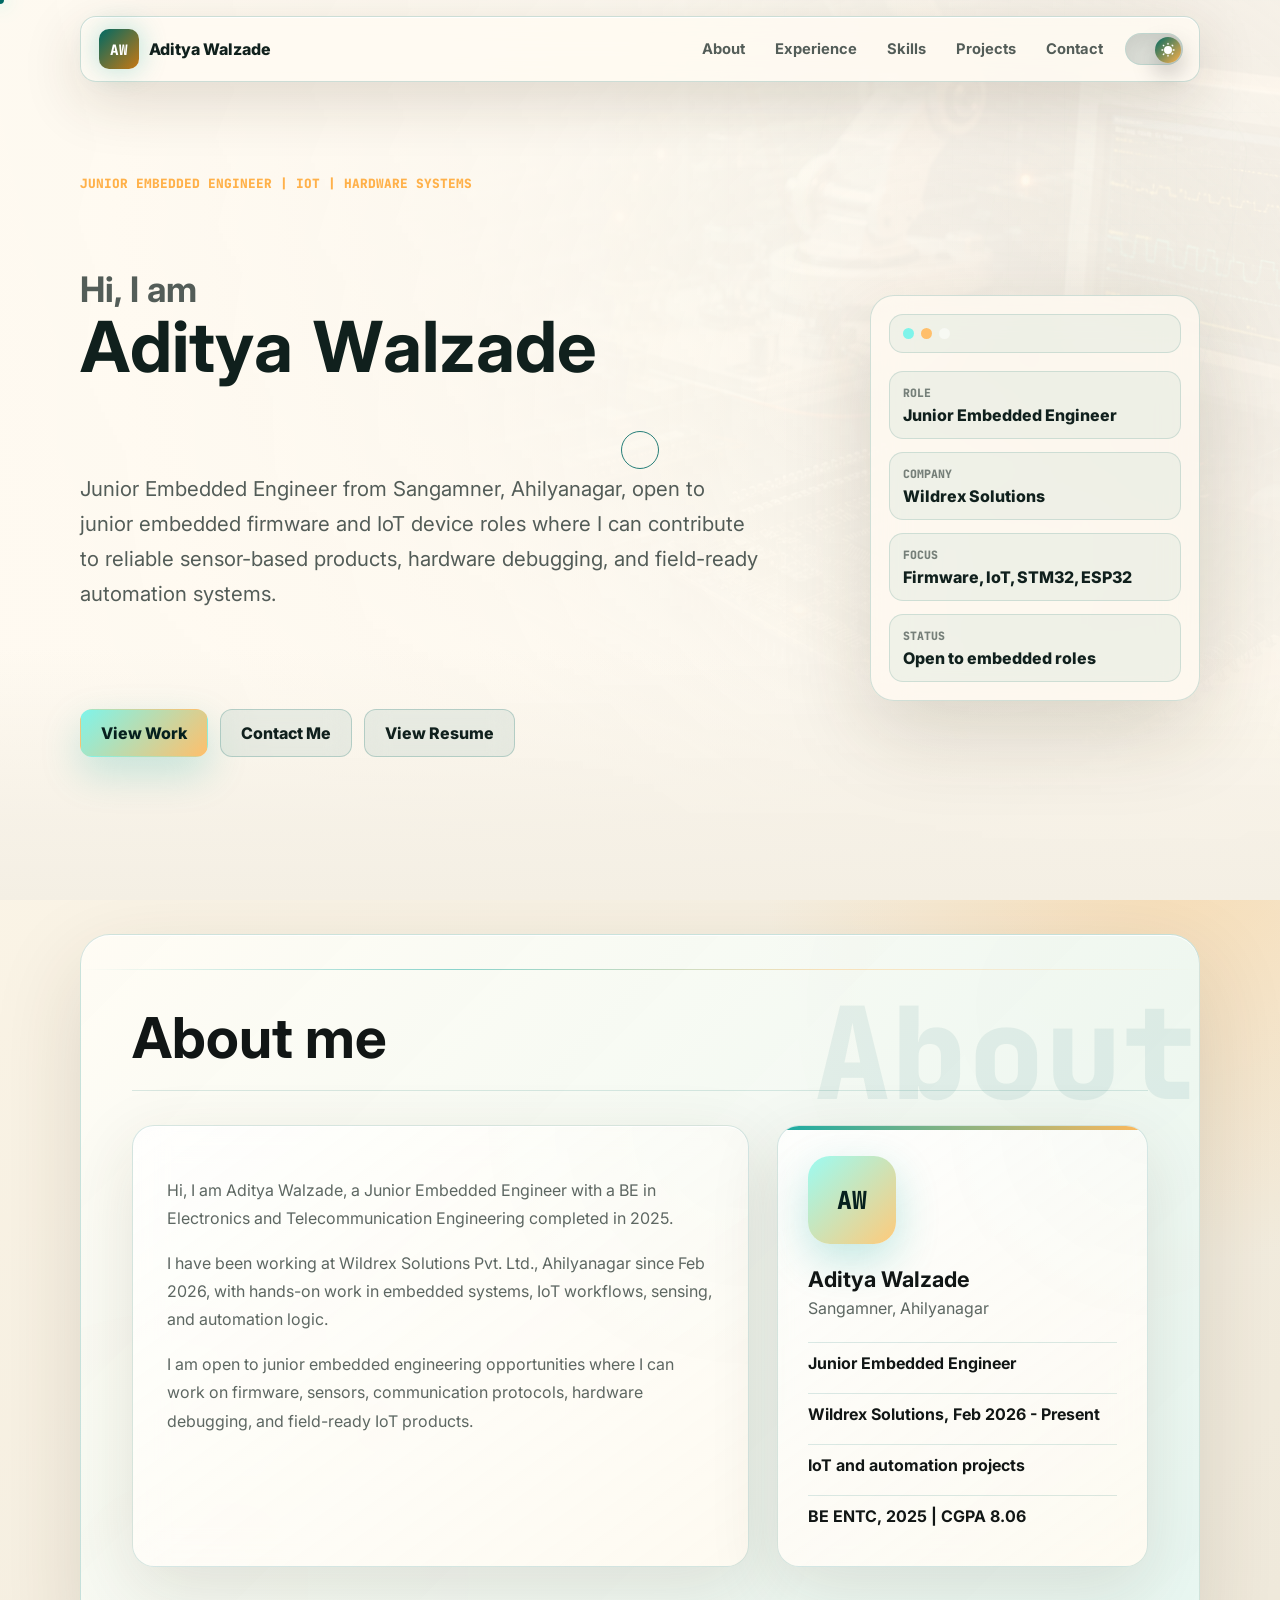
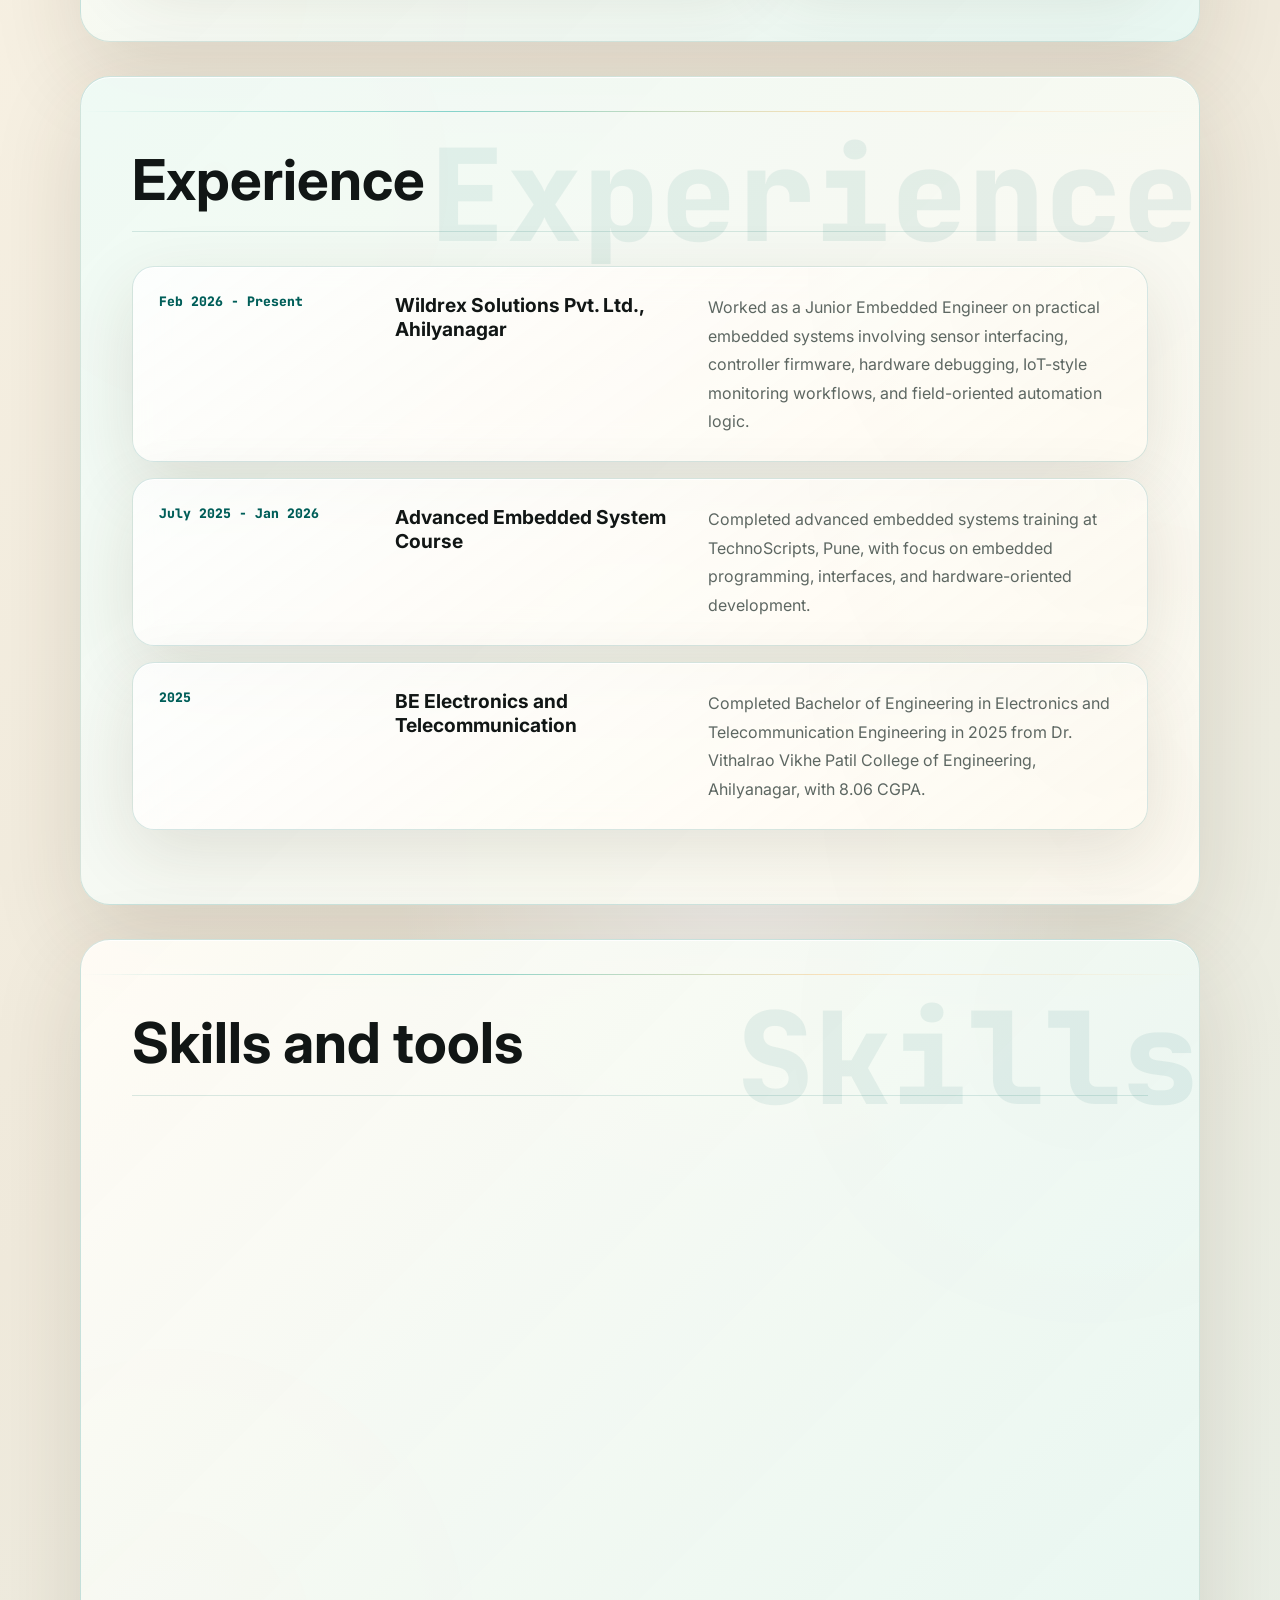
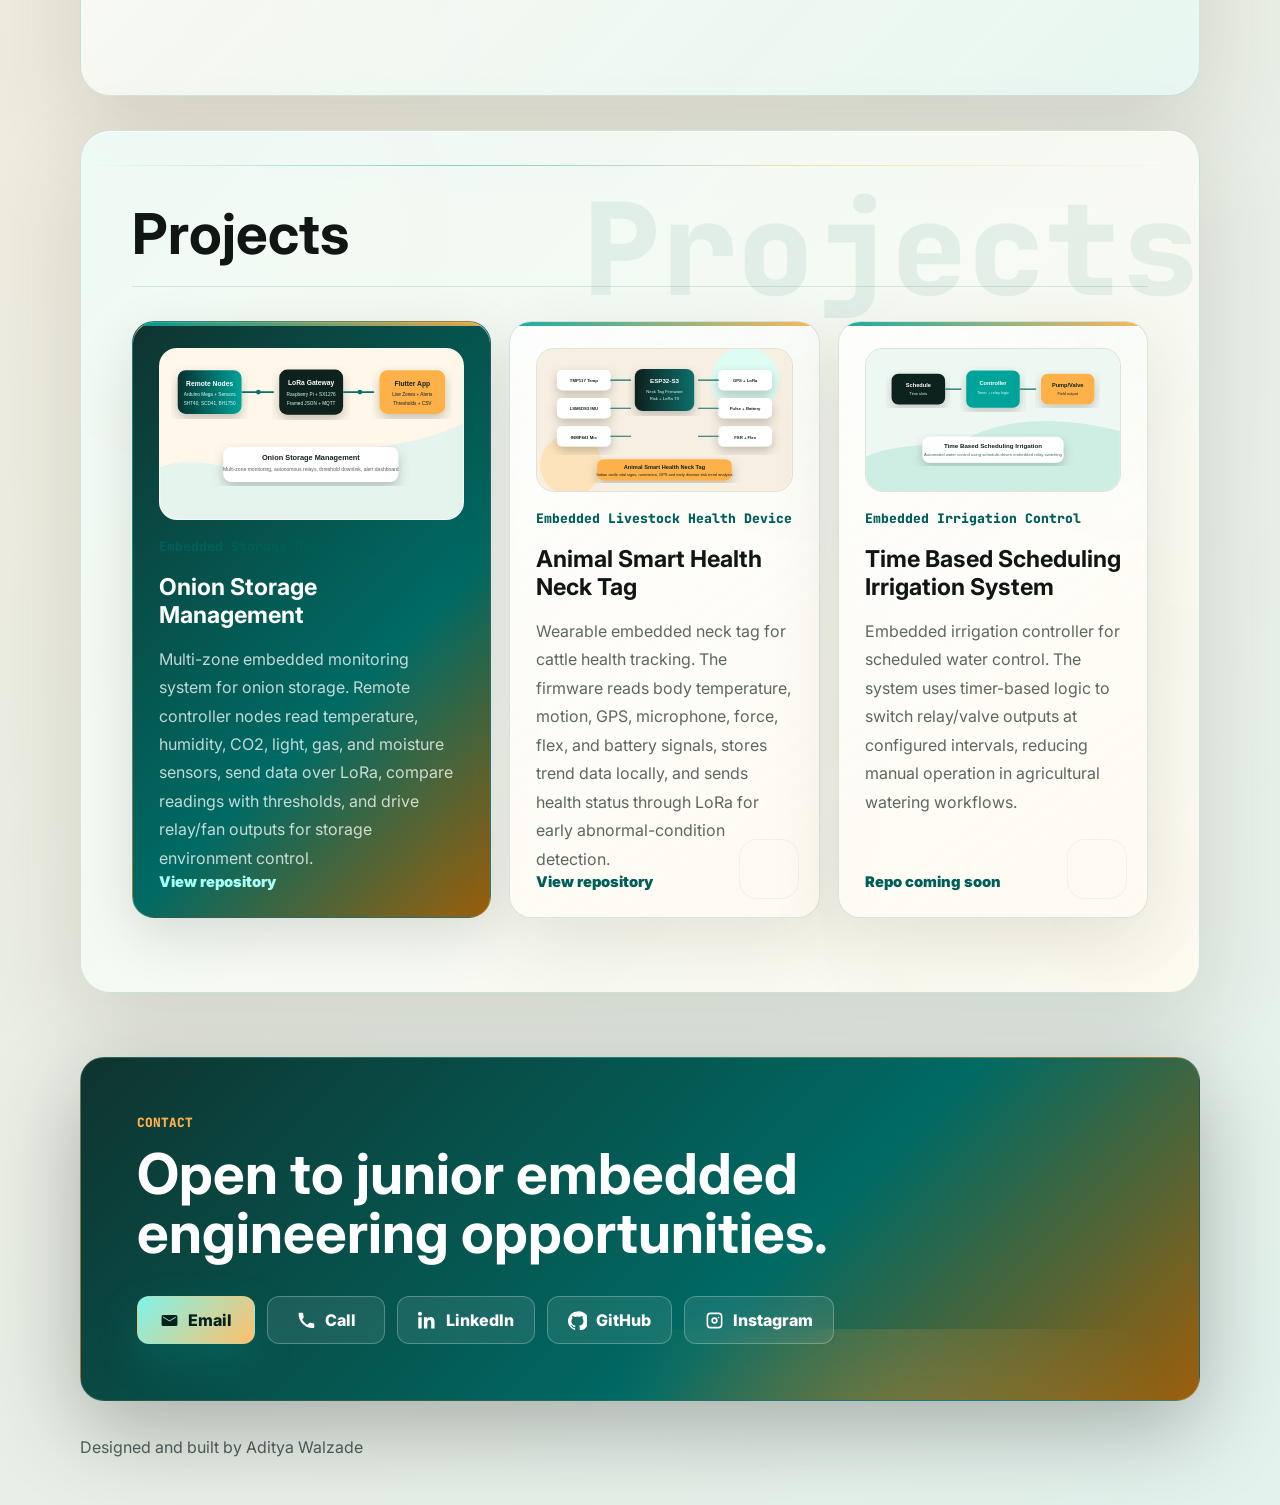
==== commit a0b2174b: "Add project repository links" ====
--- a/docs/index.html
+++ b/docs/index.html
@@ -161,14 +161,14 @@
           <div class="project-meta">Embedded Storage Monitoring</div>
           <h3>Onion Storage Management</h3>
           <p>Multi-zone embedded monitoring system for onion storage. Remote controller nodes read temperature, humidity, CO2, light, gas, and moisture sensors, send data over LoRa, compare readings with thresholds, and drive relay/fan outputs for storage environment control.</p>
-          <span class="project-status">Repo coming soon</span>
+          <a class="project-link" href="https://github.com/adityaw20/onion-storage-management" target="_blank" rel="noopener noreferrer">View repository</a>
         </article>
         <article class="project-card reveal-card">
           <img class="project-visual" src="assets/necktag-architecture.svg" alt="Animal Smart Health Neck Tag architecture diagram">
           <div class="project-meta">Embedded Livestock Health Device</div>
           <h3>Animal Smart Health Neck Tag</h3>
           <p>Wearable embedded neck tag for cattle health tracking. The firmware reads body temperature, motion, GPS, microphone, force, flex, and battery signals, stores trend data locally, and sends health status through LoRa for early abnormal-condition detection.</p>
-          <span class="project-status">Repo coming soon</span>
+          <a class="project-link" href="https://github.com/adityaw20/-pashudhan-neck-tag" target="_blank" rel="noopener noreferrer">View repository</a>
         </article>
         <article class="project-card reveal-card">
           <img class="project-visual" src="assets/irrigation-architecture.svg" alt="Time Based Scheduling Irrigation architecture diagram">
@@ -218,12 +218,3 @@
 </body>
 </html>
 
-
-
-
-
-
-
-
-
-
--- a/docs/style.css
+++ b/docs/style.css
@@ -878,3 +878,24 @@
     grid-template-columns: 1fr 1fr;
   }
 }
+
+.project-link {
+  width: fit-content;
+  margin-top: auto;
+  color: #005e59;
+  font-weight: 900;
+  font-size: .92rem;
+  text-decoration: none;
+}
+.project-link:hover {
+  text-decoration: underline;
+}
+.project-card.featured .project-link {
+  color: #a8fff6;
+}
+body.light-theme .project-link {
+  color: #005e59;
+}
+body.light-theme .project-card.featured .project-link {
+  color: #a8fff6;
+}
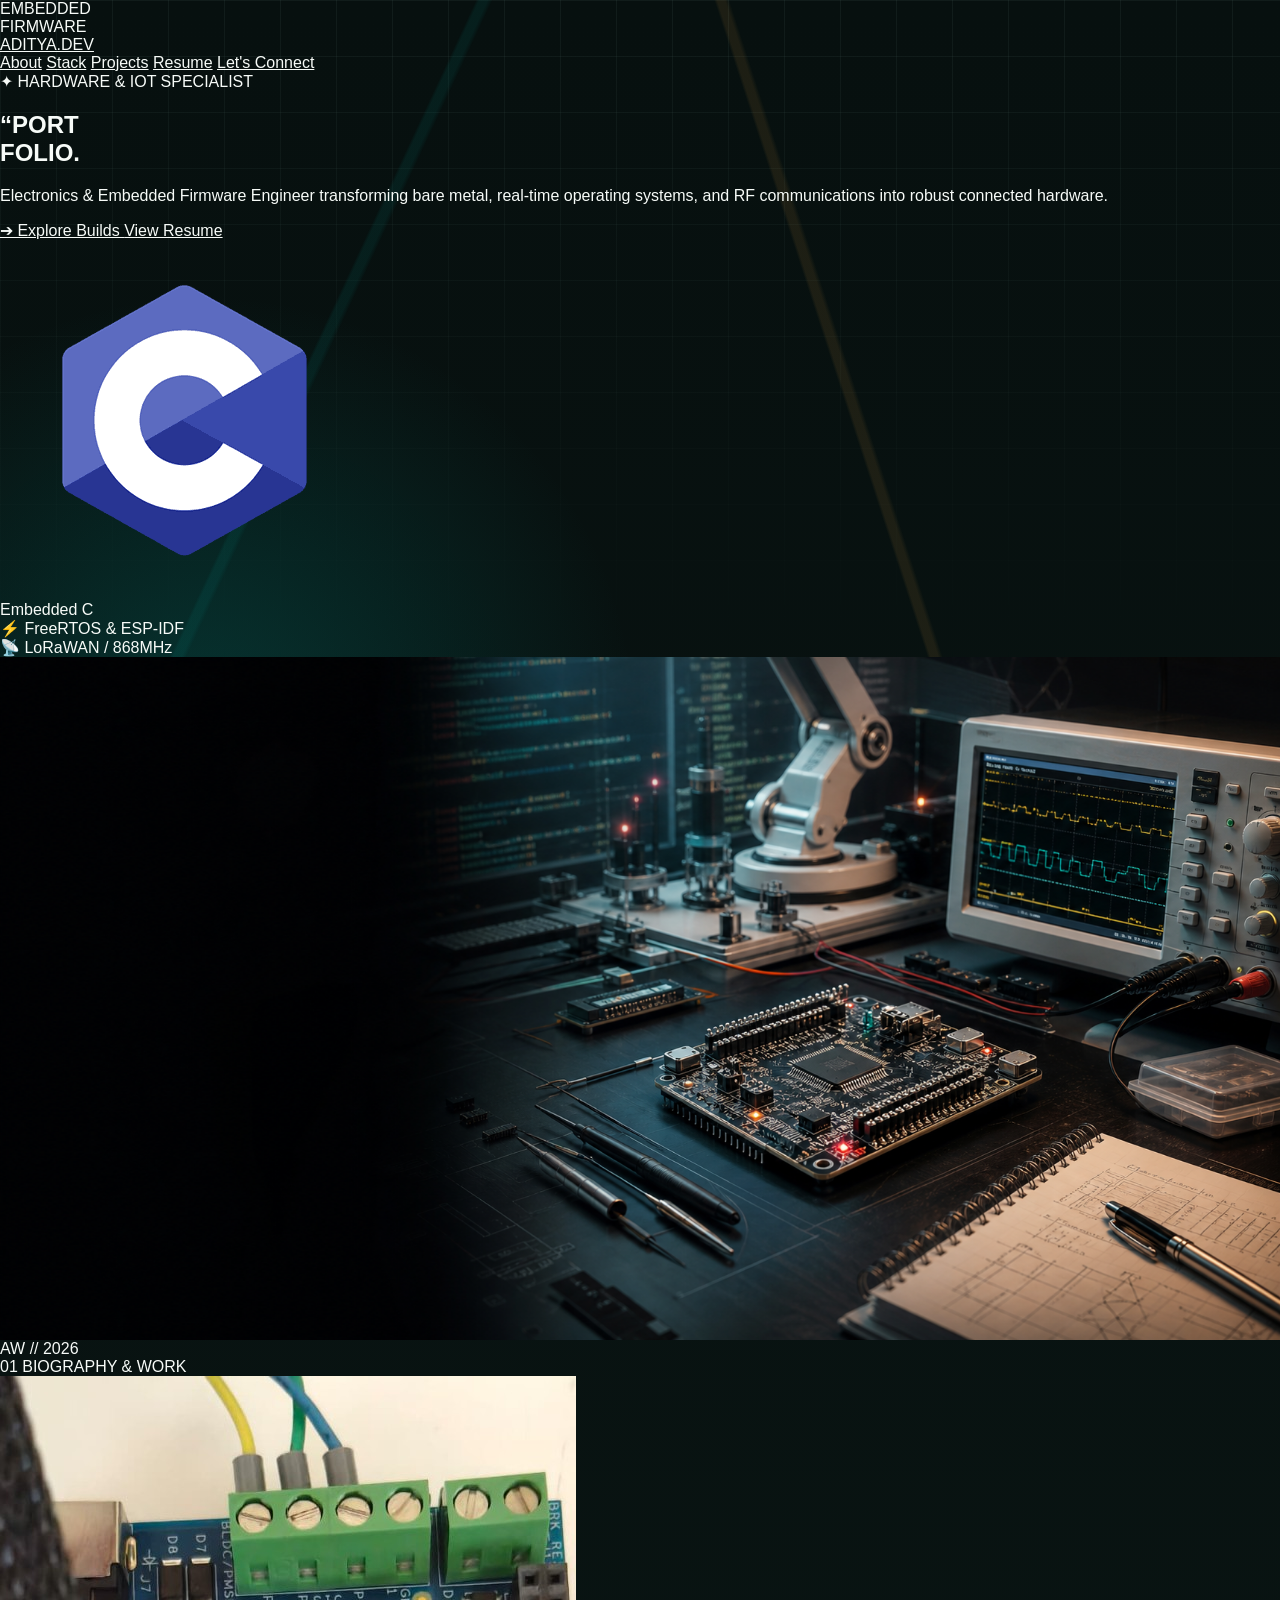
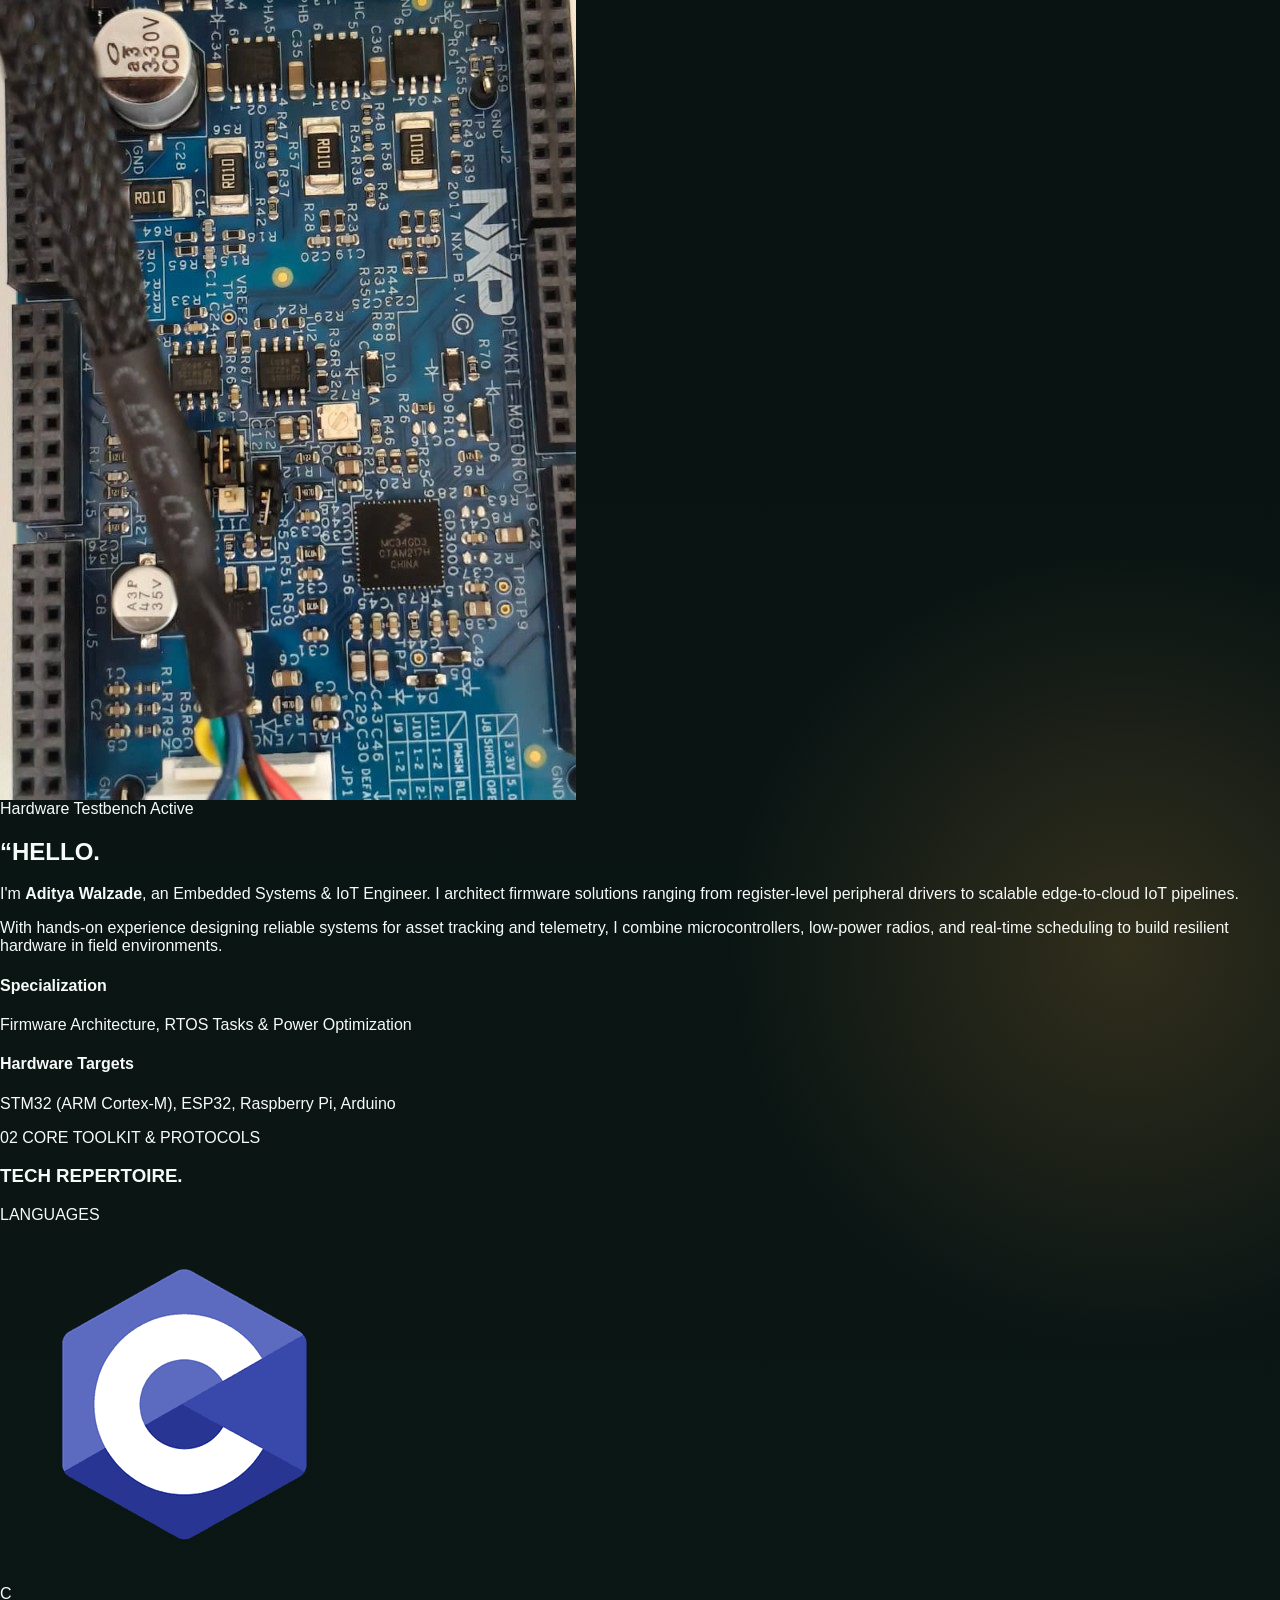
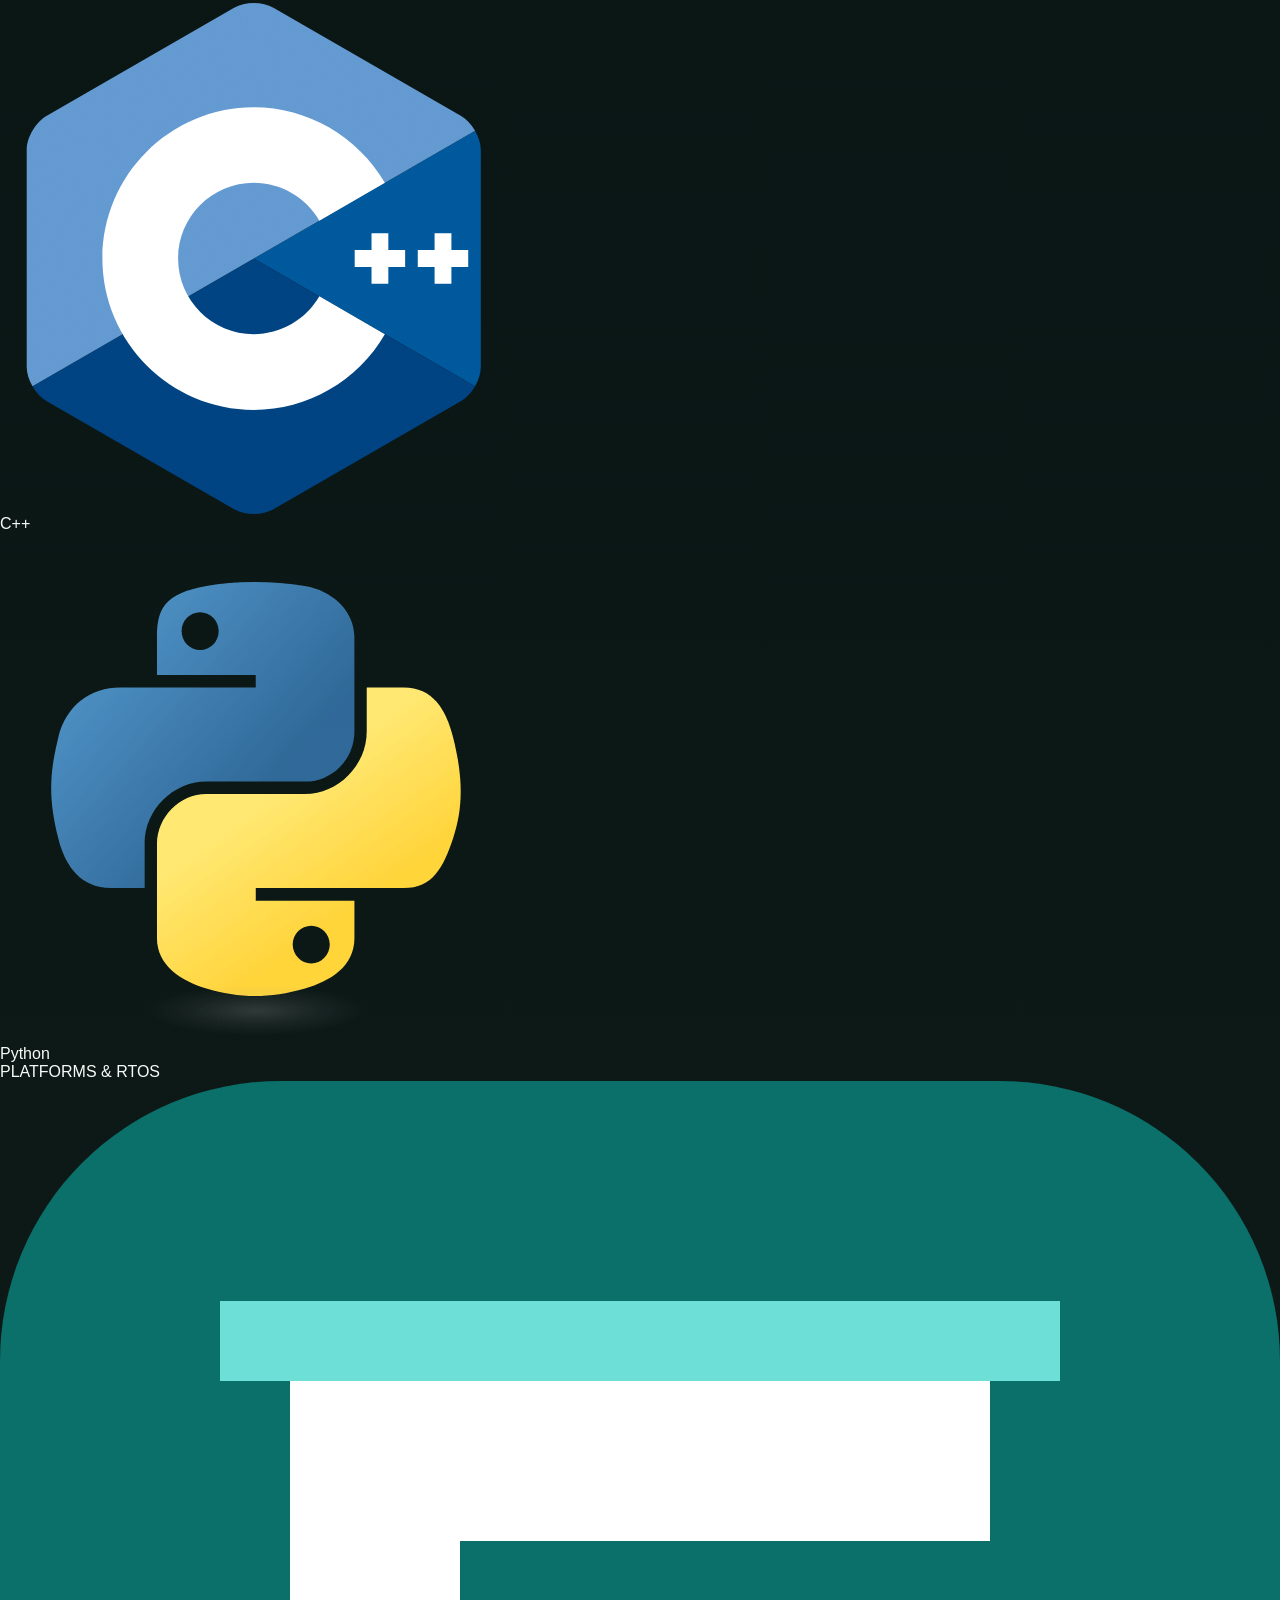
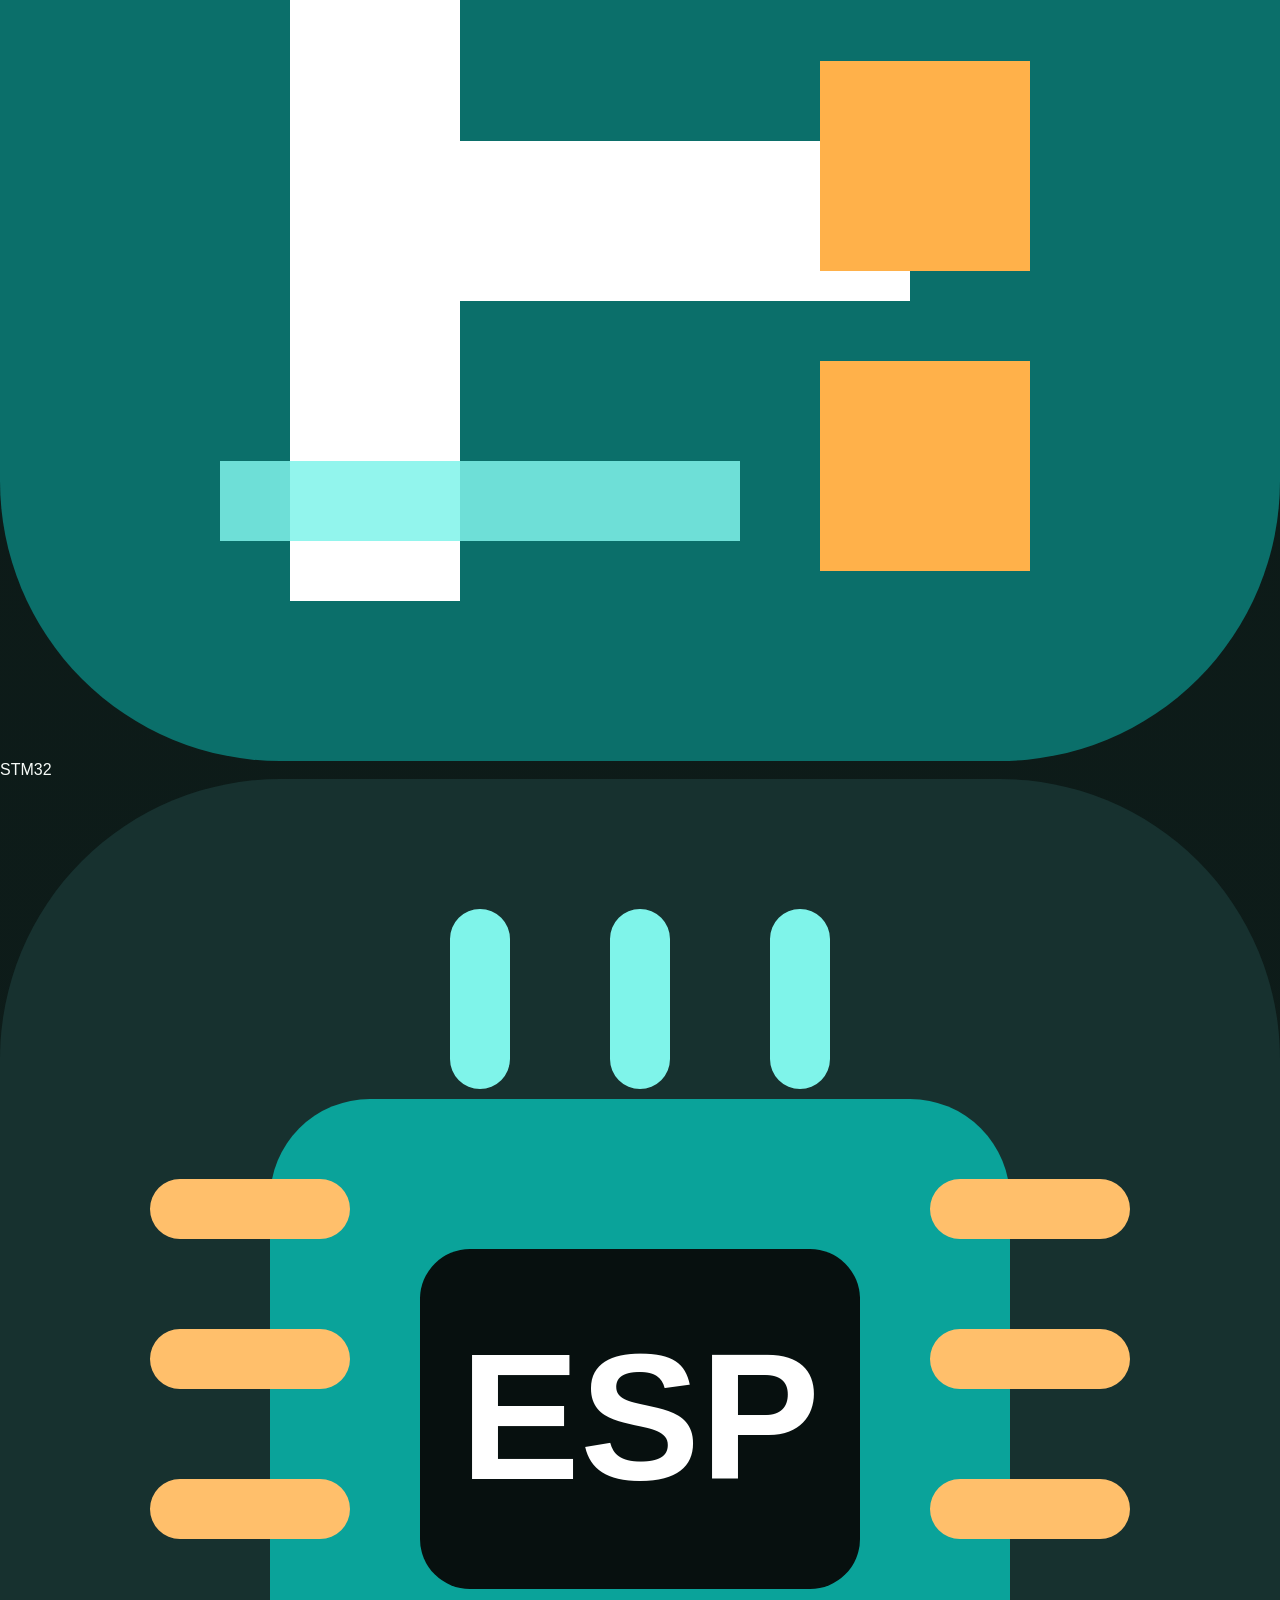
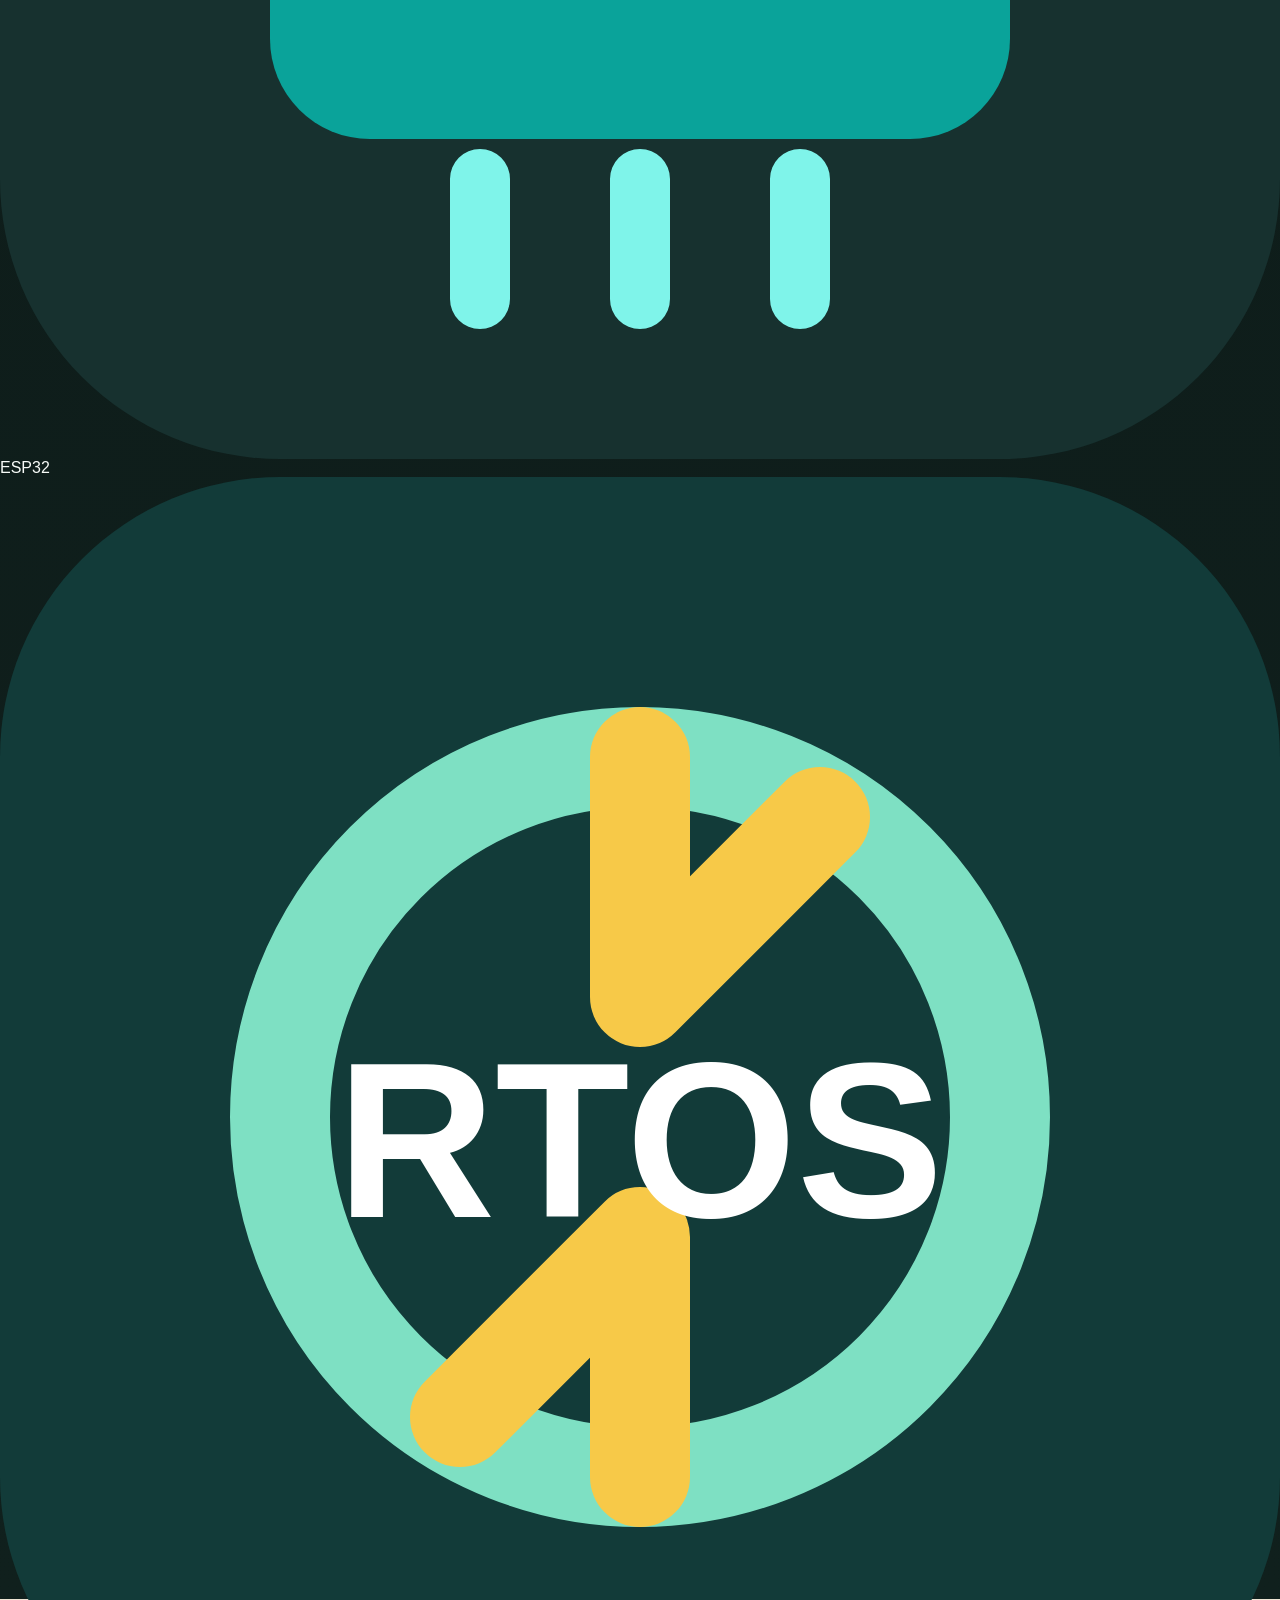
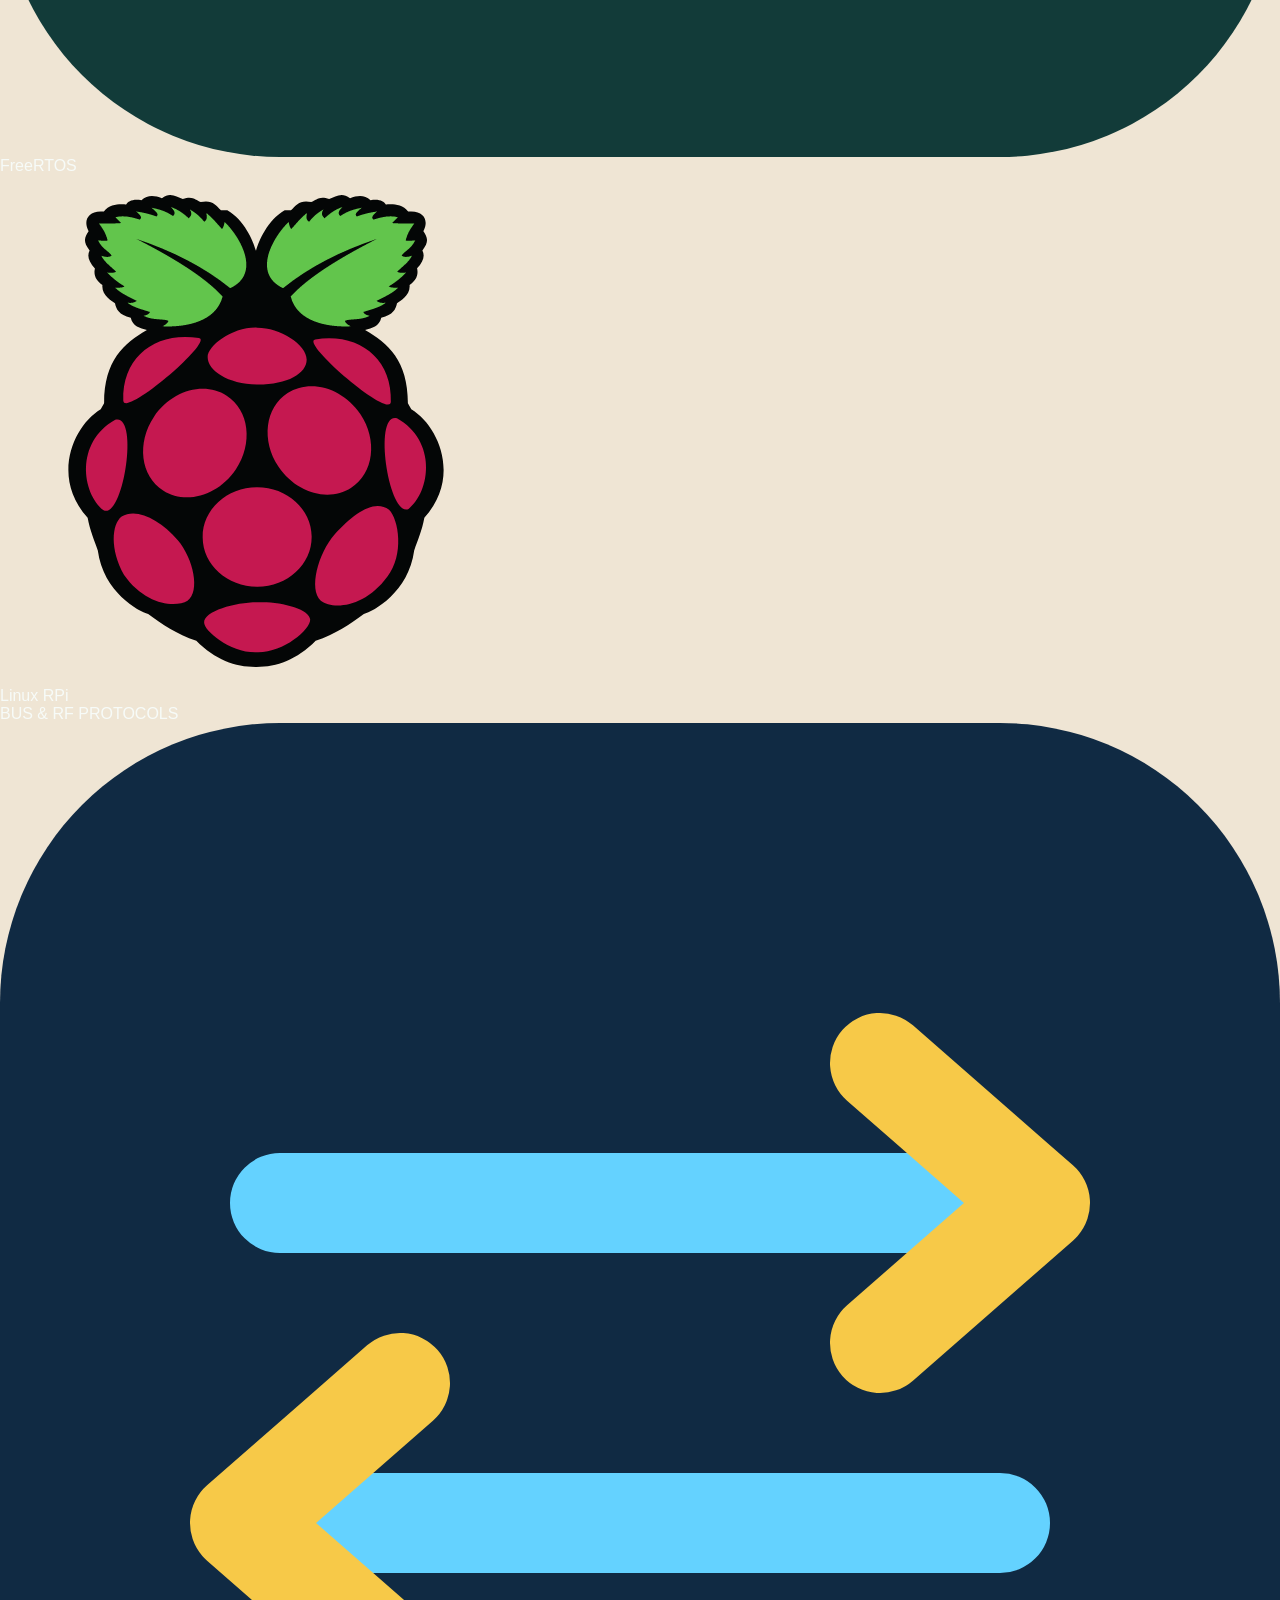
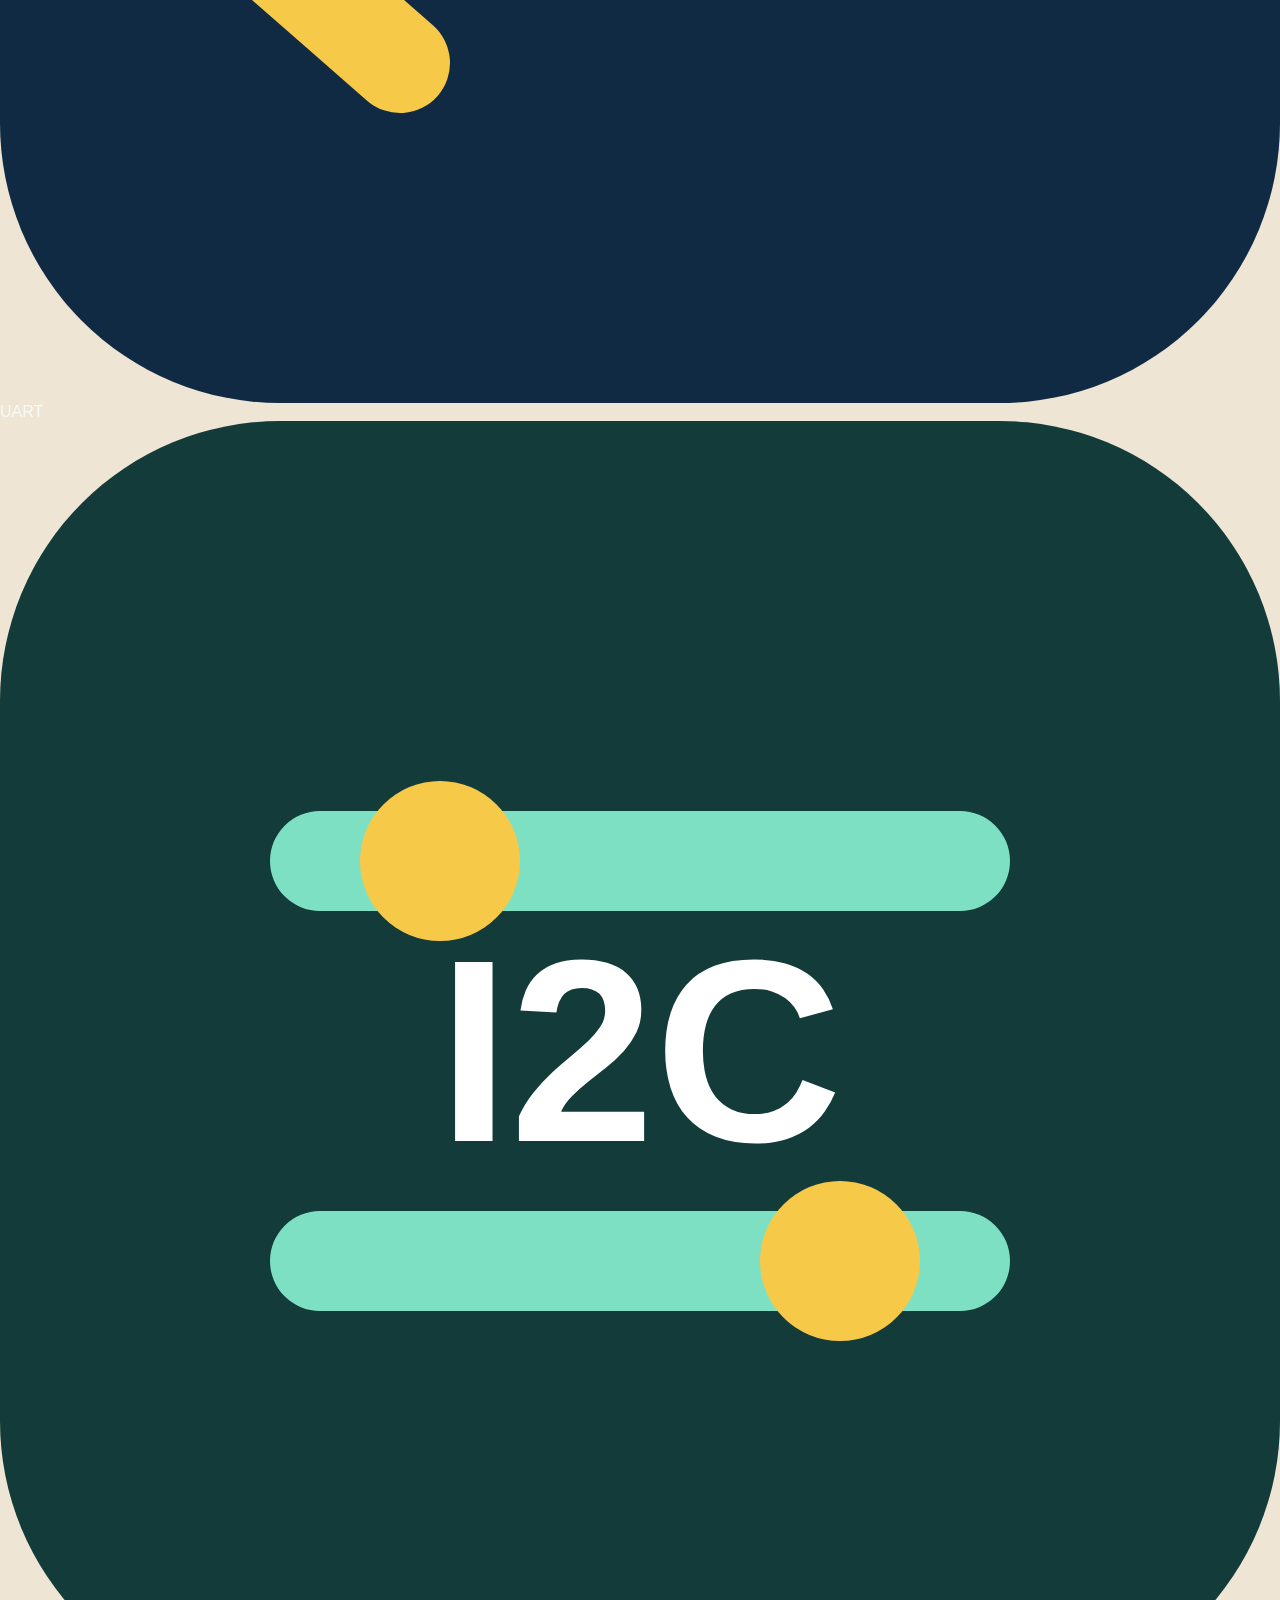
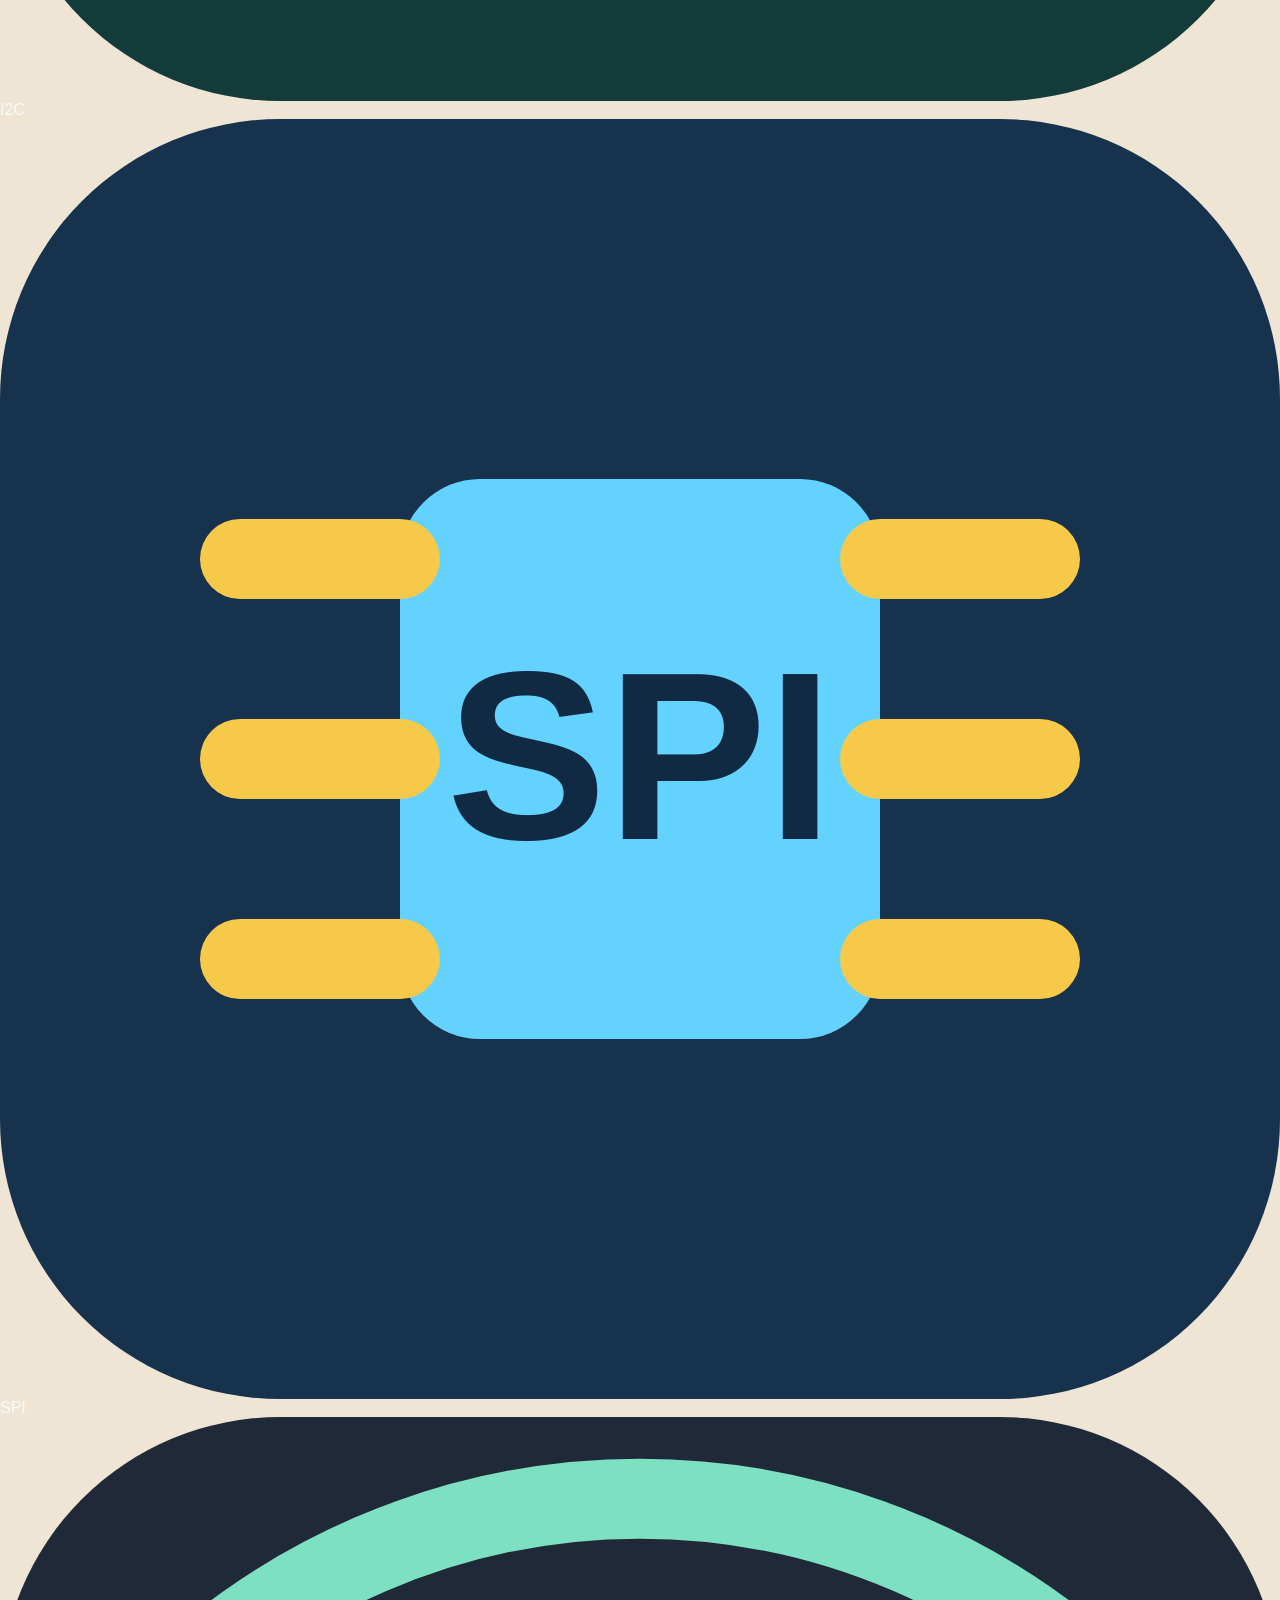
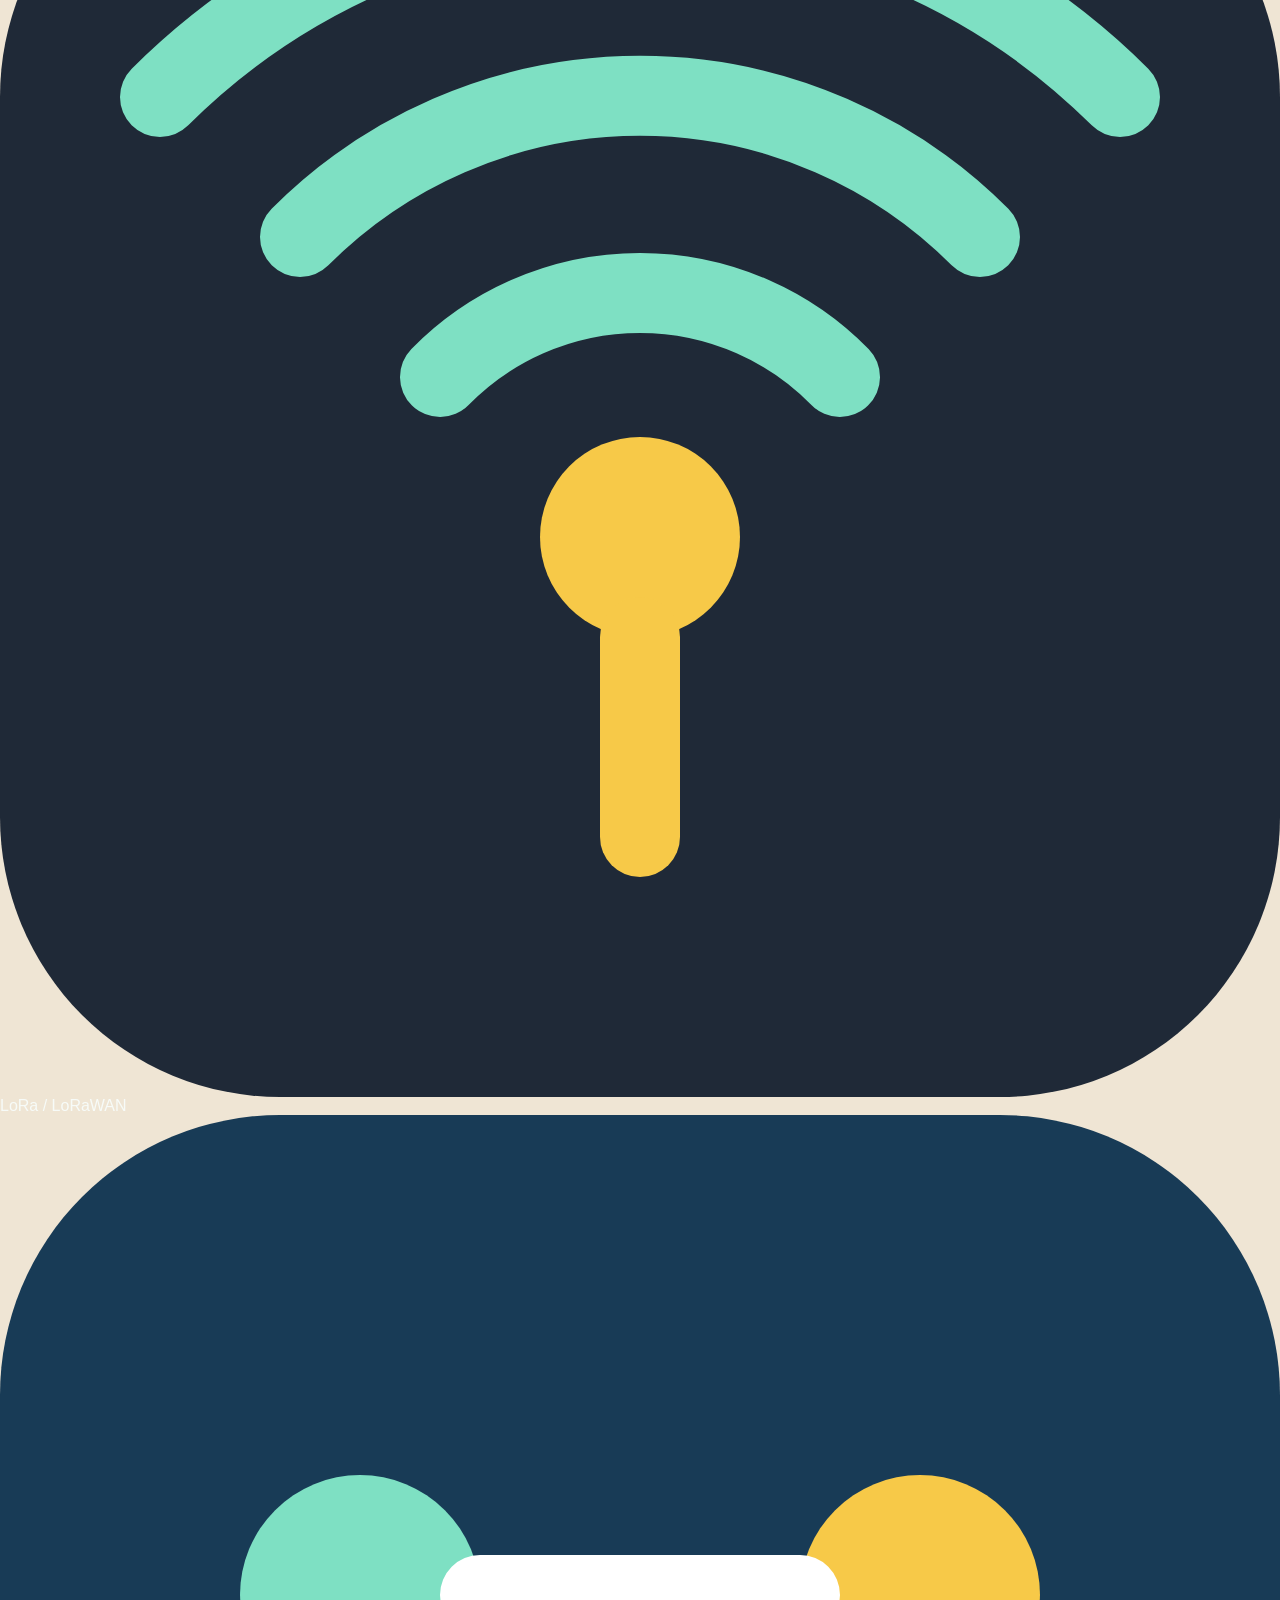
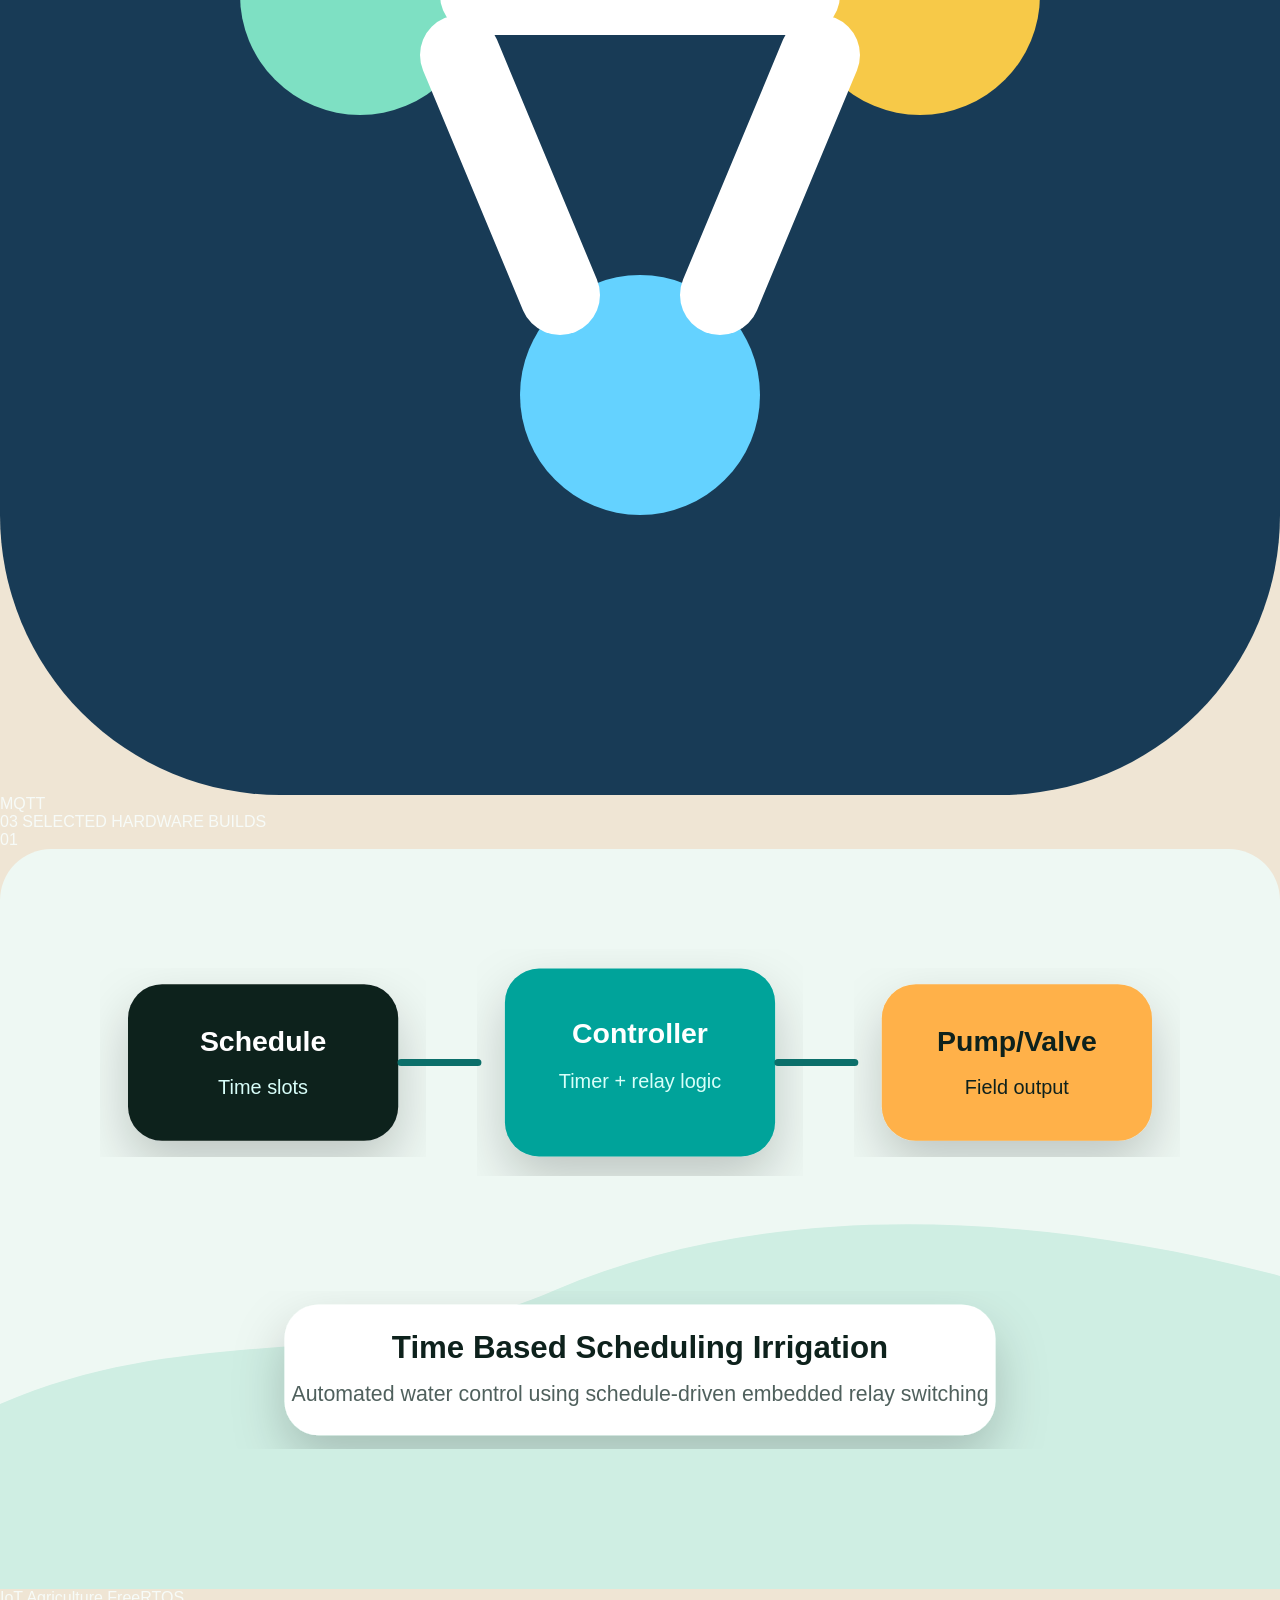
==== commit 7c7c17f4: "Update index.html" ====
--- a/docs/index.html
+++ b/docs/index.html
@@ -3,218 +3,306 @@
 <head>
   <meta charset="UTF-8">
   <meta name="viewport" content="width=device-width, initial-scale=1.0">
-  <meta name="description" content="Aditya Walzade is a Junior Embedded Engineer focused on embedded firmware, sensor interfacing, STM32, ESP32, LoRa, MQTT, and field-ready IoT systems.">
-  <meta name="author" content="Aditya Walzade">
-  <meta name="keywords" content="Aditya Walzade, Junior Embedded Engineer, Embedded C, STM32, ESP32, IoT, LoRa, MQTT, Firmware Engineer">
-  <meta property="og:title" content="Aditya Walzade | Junior Embedded Engineer">
-  <meta property="og:description" content="Embedded firmware, sensor interfacing, IoT systems, STM32, ESP32, LoRa, and MQTT portfolio.">
-  <meta property="og:type" content="website">
-  <meta property="og:url" content="https://adityaw20.github.io/-my-portfolio/">
-  <meta property="og:image" content="https://adityaw20.github.io/-my-portfolio/assets/embedded-hero.png">
-  <link rel="canonical" href="https://adityaw20.github.io/-my-portfolio/">
-  <title>Aditya Walzade | Junior Embedded Engineer</title>
+  <title>Aditya Walzade | Embedded Systems & IoT Engineer</title>
   <link rel="preconnect" href="https://fonts.googleapis.com">
   <link rel="preconnect" href="https://fonts.gstatic.com" crossorigin>
-  <link href="https://fonts.googleapis.com/css2?family=Inter:wght@400;500;600;700;800&family=JetBrains+Mono:wght@500;700&display=swap" rel="stylesheet">
-  <link rel="icon" href="assets/favicon.svg" type="image/svg+xml">
+  <link href="https://fonts.googleapis.com/css2?family=Plus+Jakarta+Sans:wght@400;500;600;700;800;900&family=Space+Grotesk:wght@600;700;900&display=swap" rel="stylesheet">
   <link rel="stylesheet" href="style.css">
 </head>
-<body>
-  <div class="site-bg" aria-hidden="true"><span></span><span></span><span></span></div>
-  <div class="cursor-dot" aria-hidden="true"></div>
-  <div class="cursor-ring" aria-hidden="true"></div>
-  <header class="site-header" id="top">
-    <a class="brand" href="#home" aria-label="Go to home">
-      <span class="brand-mark">AW</span>
-      <span>Aditya Walzade</span>
-    </a>
-    <button class="nav-toggle" type="button" aria-label="Open menu" aria-expanded="false">
-      <span></span><span></span><span></span>
-    </button>
-    <nav class="site-nav" aria-label="Main navigation">
-      <a href="#about">About</a>
-      <a href="#experience">Experience</a>
-      <a href="#skills">Skills</a>
-      <a href="#projects">Projects</a>
-      <a href="#contact">Contact</a>
-      <button class="theme-toggle" type="button" aria-label="Switch to light theme" aria-pressed="false">
-        <span class="theme-toggle-track">
-          <span class="theme-toggle-thumb">
-            <svg class="sun-icon" viewBox="0 0 24 24" aria-hidden="true"><path d="M12 18a6 6 0 1 0 0-12 6 6 0 0 0 0 12Zm0 4a1 1 0 0 1-1-1v-1.2a1 1 0 1 1 2 0V21a1 1 0 0 1-1 1Zm0-17.8a1 1 0 0 1-1-1V2a1 1 0 1 1 2 0v1.2a1 1 0 0 1-1 1ZM21 13h-1.2a1 1 0 1 1 0-2H21a1 1 0 1 1 0 2ZM4.2 13H3a1 1 0 1 1 0-2h1.2a1 1 0 1 1 0 2Zm13.4 5.6a1 1 0 0 1 0-1.4l.8-.8a1 1 0 1 1 1.4 1.4l-.8.8a1 1 0 0 1-1.4 0ZM4.2 5.6a1 1 0 0 1 1.4-1.4l.8.8A1 1 0 0 1 5 6.4l-.8-.8Zm14.2.8-.8-.8A1 1 0 1 1 19 4.2l.8.8a1 1 0 1 1-1.4 1.4ZM5 19.8a1 1 0 0 1-.7-1.7l.8-.8a1 1 0 1 1 1.4 1.4l-.8.8a1 1 0 0 1-.7.3Z"/></svg>
-            <svg class="moon-icon" viewBox="0 0 24 24" aria-hidden="true"><path d="M20.5 15.4A8.5 8.5 0 0 1 8.6 3.5a.9.9 0 0 0-1-1.4A10.5 10.5 0 1 0 21.9 16.4a.9.9 0 0 0-1.4-1Z"/></svg>
-          </span>
-        </span>
-      </button>
-    </nav>
+<body class="editorial-theme">
+
+  <!-- Background Animated Watermarks -->
+  <div class="bg-watermark watermark-hero" data-parallax="-0.08">EMBEDDED</div>
+  <div class="bg-watermark watermark-mid" data-parallax="-0.12">FIRMWARE</div>
+
+  <!-- Navigation Bar -->
+  <header class="editorial-nav">
+    <div class="nav-container">
+      <a href="#hero" class="brand-badge">
+        <span class="badge-dot"></span>
+        <span class="badge-text">ADITYA.DEV</span>
+      </a>
+      <nav class="nav-links">
+        <a href="#about" class="nav-link">About</a>
+        <a href="#skills" class="nav-link">Stack</a>
+        <a href="#projects" class="nav-link">Projects</a>
+        <a href="resume.html" class="nav-link">Resume</a>
+        <a href="#contact" class="btn-primary-pill">Let's Connect</a>
+      </nav>
+    </div>
   </header>
 
-  <main>
-    <section class="hero" id="home" aria-labelledby="hero-title">
-      <img class="hero-media" src="assets/embedded-hero.png" alt="Embedded systems workbench with circuit board, oscilloscope, and robotics hardware">
-      <div class="hero-overlay"></div>
-      <div class="hero-content reveal">
-        <p class="eyebrow">Junior Embedded Engineer | IoT | Hardware Systems</p>
-        <h1 id="hero-title">
-          <span class="hero-kicker">Hi, I am</span>
-          <span class="interactive-name" aria-label="Aditya Walzade">
-            <span>A</span><span>d</span><span>i</span><span>t</span><span>y</span><span>a</span>
-            <span class="name-gap"></span>
-            <span>W</span><span>a</span><span>l</span><span>z</span><span>a</span><span>d</span><span>e</span>
-          </span>
+  <!-- Hero Section -->
+  <section id="hero" class="hero-section">
+    <div class="container hero-grid">
+      
+      <!-- Left Column: Typography & Badges -->
+      <div class="hero-typography">
+        <div class="sticker-chip reveal-elem">
+          <span class="chip-star">✦</span> HARDWARE & IOT SPECIALIST
+        </div>
+        
+        <h1 class="poster-title reveal-elem">
+          <span class="quote-mark">“</span>PORT<br>
+          <span class="title-highlight">FOLIO.</span>
         </h1>
-        <p class="hero-copy">
-          Junior Embedded Engineer from Sangamner, Ahilyanagar, open to junior embedded firmware and IoT device roles where I can contribute to reliable sensor-based products, hardware debugging, and field-ready automation systems.
+
+        <p class="hero-subtext reveal-elem">
+          Electronics & Embedded Firmware Engineer transforming bare metal, real-time operating systems, and RF communications into robust connected hardware.
         </p>
-        <div class="hero-actions">
-          <a class="button primary" href="#projects">View Work</a>
-          <a class="button secondary" href="#contact">Contact Me</a>
-          <a class="button secondary" href="resume.html">View Resume</a>
-        </div>
-        <aside class="hero-console" aria-label="Embedded profile summary">
-          <div class="console-top"><span></span><span></span><span></span></div>
-          <dl>
-            <div><dt>Role</dt><dd>Junior Embedded Engineer</dd></div>
-            <div><dt>Company</dt><dd>Wildrex Solutions</dd></div>
-            <div><dt>Focus</dt><dd>Firmware, IoT, STM32, ESP32</dd></div>
-            <div><dt>Status</dt><dd>Open to embedded roles</dd></div>
-          </dl>
-        </aside>
-      </div>
-    </section>
-
-    <section class="section about-section reveal" id="about" data-section="About">
-      <div class="section-heading">
-        <h2>About me</h2>
-      </div>
-      <div class="about-grid">
-        <div class="about-copy">
-          <p>Hi, I am Aditya Walzade, a Junior Embedded Engineer with a BE in Electronics and Telecommunication Engineering completed in 2025.</p>
-          <p>I have been working at Wildrex Solutions Pvt. Ltd., Ahilyanagar since Feb 2026, with hands-on work in embedded systems, IoT workflows, sensing, and automation logic.</p>
-          <p>I am open to junior embedded engineering opportunities where I can work on firmware, sensors, communication protocols, hardware debugging, and field-ready IoT products.</p>
-        </div>
-        <aside class="profile-panel reveal-card" aria-label="Portfolio profile highlights">
-          <div class="profile-avatar">AW</div>
-          <h3>Aditya Walzade</h3>
-          <p>Sangamner, Ahilyanagar</p>
-          <ul>
-            <li>Junior Embedded Engineer</li>
-            <li>Wildrex Solutions, Feb 2026 - Present</li>
-            <li>IoT and automation projects</li>
-            <li>BE ENTC, 2025 | CGPA 8.06</li>
-          </ul>
-        </aside>
-      </div>
-    </section>
-
-    <section class="section reveal" id="experience" data-section="Experience">
-      <div class="section-heading">
-        <h2>Experience</h2>
-      </div>
-      <div class="timeline">
-        <article class="timeline-item reveal-card">
-          <time>Feb 2026 - Present</time>
-          <h3>Wildrex Solutions Pvt. Ltd., Ahilyanagar</h3>
-          <p>Worked as a Junior Embedded Engineer on practical embedded systems involving sensor interfacing, controller firmware, hardware debugging, IoT-style monitoring workflows, and field-oriented automation logic.</p>
+
+        <div class="hero-action-row reveal-elem">
+          <a href="#projects" class="hero-btn-arrow">
+            <span class="circle-icon">➔</span> Explore Builds
+          </a>
+          <a href="resume.html" class="hero-link-underline">View Resume</a>
+        </div>
+      </div>
+
+      <!-- Right Column: Visual Stage & Cutout -->
+      <div class="hero-visual-stage">
+        <div class="floating-badge badge-c" data-parallax="0.06">
+          <img src="assets/c.png" alt="C" />
+          <span>Embedded C</span>
+        </div>
+        
+        <div class="floating-badge badge-iot" data-parallax="-0.07">
+          <span class="badge-icon">⚡</span>
+          <span>FreeRTOS & ESP-IDF</span>
+        </div>
+
+        <div class="floating-badge badge-lora" data-parallax="0.04">
+          <span class="badge-icon">📡</span>
+          <span>LoRaWAN / 868MHz</span>
+        </div>
+
+        <div class="hero-image-wrapper reveal-elem">
+          <div class="backdrop-arch"></div>
+          <img src="assets/embedded-hero.png" alt="Aditya Walzade" class="hero-cutout-img" />
+          <div class="vintage-year-stamp">AW // 2026</div>
+        </div>
+      </div>
+
+    </div>
+  </section>
+
+  <!-- Section 01: About & Bio Grid -->
+  <section id="about" class="section-padding">
+    <div class="container">
+      <div class="section-indicator">
+        <span class="step-number">01</span>
+        <span class="step-divider"></span>
+        <span class="step-label">BIOGRAPHY & WORK</span>
+      </div>
+
+      <div class="about-poster-grid">
+        <div class="about-card-portrait reveal-elem">
+          <div class="portrait-box">
+            <img src="assets/stm32-board.png" alt="Development Hardware" class="stm-preview-img" />
+            <div class="portrait-footer">
+              <span class="dot-green"></span> Hardware Testbench Active
+            </div>
+          </div>
+        </div>
+
+        <div class="about-content reveal-elem">
+          <h2 class="sub-poster-title">
+            <span class="quote-mark">“</span>HELLO.
+          </h2>
+          <p class="body-text-large">
+            I'm <strong>Aditya Walzade</strong>, an Embedded Systems & IoT Engineer. I architect firmware solutions ranging from register-level peripheral drivers to scalable edge-to-cloud IoT pipelines.
+          </p>
+          <p class="body-text-secondary">
+            With hands-on experience designing reliable systems for asset tracking and telemetry, I combine microcontrollers, low-power radios, and real-time scheduling to build resilient hardware in field environments.
+          </p>
+
+          <div class="specs-grid">
+            <div class="spec-column">
+              <h4 class="spec-heading">Specialization</h4>
+              <p class="spec-value">Firmware Architecture, RTOS Tasks & Power Optimization</p>
+            </div>
+            <div class="spec-column">
+              <h4 class="spec-heading">Hardware Targets</h4>
+              <p class="spec-value">STM32 (ARM Cortex-M), ESP32, Raspberry Pi, Arduino</p>
+            </div>
+          </div>
+        </div>
+      </div>
+    </div>
+  </section>
+
+  <!-- Section 02: Tech Stack -->
+  <section id="skills" class="section-padding bg-tint">
+    <div class="container">
+      <div class="section-indicator">
+        <span class="step-number">02</span>
+        <span class="step-divider"></span>
+        <span class="step-label">CORE TOOLKIT & PROTOCOLS</span>
+      </div>
+
+      <h3 class="poster-heading reveal-elem">TECH REPERTOIRE.</h3>
+
+      <div class="skills-catalog-grid">
+        <div class="catalog-card reveal-elem">
+          <span class="catalog-tag">LANGUAGES</span>
+          <div class="app-icon-stack">
+            <div class="app-pill-btn"><img src="assets/c.png" alt="C" /> C</div>
+            <div class="app-pill-btn"><img src="assets/cpp.png" alt="C++" /> C++</div>
+            <div class="app-pill-btn"><img src="assets/python.png" alt="Python" /> Python</div>
+          </div>
+        </div>
+
+        <div class="catalog-card reveal-elem">
+          <span class="catalog-tag">PLATFORMS & RTOS</span>
+          <div class="app-icon-stack">
+            <div class="app-pill-btn"><img src="assets/stm32cubeide.svg" alt="STM32" /> STM32</div>
+            <div class="app-pill-btn"><img src="assets/esp32.svg" alt="ESP32" /> ESP32</div>
+            <div class="app-pill-btn"><img src="assets/freertos.svg" alt="FreeRTOS" /> FreeRTOS</div>
+            <div class="app-pill-btn"><img src="assets/raspberry-pi.png" alt="RPi" /> Linux RPi</div>
+          </div>
+        </div>
+
+        <div class="catalog-card reveal-elem">
+          <span class="catalog-tag">BUS & RF PROTOCOLS</span>
+          <div class="app-icon-stack">
+            <div class="app-pill-btn"><img src="assets/uart.svg" alt="UART" /> UART</div>
+            <div class="app-pill-btn"><img src="assets/i2c.svg" alt="I2C" /> I2C</div>
+            <div class="app-pill-btn"><img src="assets/spi.svg" alt="SPI" /> SPI</div>
+            <div class="app-pill-btn"><img src="assets/lora.svg" alt="LoRa" /> LoRa / LoRaWAN</div>
+            <div class="app-pill-btn"><img src="assets/mqtt.svg" alt="MQTT" /> MQTT</div>
+          </div>
+        </div>
+      </div>
+    </div>
+  </section>
+
+  <!-- Section 03: Projects Showcase -->
+  <section id="projects" class="section-padding">
+    <div class="container">
+      <div class="section-indicator">
+        <span class="step-number">03</span>
+        <span class="step-divider"></span>
+        <span class="step-label">SELECTED HARDWARE BUILDS</span>
+      </div>
+
+      <div class="projects-editorial-list">
+        <!-- Project 1 -->
+        <article class="project-editorial-card reveal-elem">
+          <div class="project-num-col">
+            <span class="card-large-index">01</span>
+          </div>
+          <div class="project-diagram-col">
+            <div class="diagram-frame">
+              <img src="assets/irrigation-architecture.svg" alt="Irrigation Architecture" />
+            </div>
+          </div>
+          <div class="project-details-col">
+            <div class="tag-row">
+              <span class="chip-label">IoT Agriculture</span>
+              <span class="chip-label">FreeRTOS</span>
+            </div>
+            <h4 class="project-title">Autonomous Smart Irrigation System</h4>
+            <p class="project-desc">
+              Closed-loop telemetry system built on ESP32 and FreeRTOS. Measures soil capacitance, triggers pulse-width controlled relays, and streams live diagnostics via a secure MQTT broker.
+            </p>
+            <ul class="project-feature-list">
+              <li>Low-power deep sleep cycles with RTC wake-up triggers</li>
+              <li>Dual-core task separation: sensing loop & network queue</li>
+            </ul>
+          </div>
         </article>
-        <article class="timeline-item reveal-card">
-          <time>July 2025 - Jan 2026</time>
-          <h3>Advanced Embedded System Course</h3>
-          <p>Completed advanced embedded systems training at TechnoScripts, Pune, with focus on embedded programming, interfaces, and hardware-oriented development.</p>
+
+        <!-- Project 2 -->
+        <article class="project-editorial-card reveal-elem">
+          <div class="project-num-col">
+            <span class="card-large-index">02</span>
+          </div>
+          <div class="project-diagram-col">
+            <div class="diagram-frame">
+              <img src="assets/necktag-architecture.svg" alt="Livestock Tracker" />
+            </div>
+          </div>
+          <div class="project-details-col">
+            <div class="tag-row">
+              <span class="chip-label">LoRa</span>
+              <span class="chip-label">Low Power</span>
+            </div>
+            <h4 class="project-title">Rugged Livestock Monitoring Tag</h4>
+            <p class="project-desc">
+              Long-range animal tracking collar node transmitting vitals and motion vectors across rural terrain up to 6 km using sub-GHz LoRa modulation.
+            </p>
+            <ul class="project-feature-list">
+              <li>Sub-microamp standby draw ensuring extended battery lifetime</li>
+              <li>I2C sensor interrupts for fall and panic event detection</li>
+            </ul>
+          </div>
         </article>
-        <article class="timeline-item reveal-card">
-          <time>2025</time>
-          <h3>BE Electronics and Telecommunication</h3>
-          <p>Completed Bachelor of Engineering in Electronics and Telecommunication Engineering in 2025 from Dr. Vithalrao Vikhe Patil College of Engineering, Ahilyanagar, with 8.06 CGPA.</p>
+
+        <!-- Project 3 -->
+        <article class="project-editorial-card reveal-elem">
+          <div class="project-num-col">
+            <span class="card-large-index">03</span>
+          </div>
+          <div class="project-diagram-col">
+            <div class="diagram-frame">
+              <img src="assets/osm-architecture.svg" alt="Industrial Safety Architecture" />
+            </div>
+          </div>
+          <div class="project-details-col">
+            <div class="tag-row">
+              <span class="chip-label">STM32</span>
+              <span class="chip-label">Safety Critical</span>
+              <span class="chip-label">SPI / I2C</span>
+            </div>
+            <h4 class="project-title">Industrial Operational Safety Monitor</h4>
+            <p class="project-desc">
+              Deterministic sensor acquisition node built on STM32 Cortex-M. Aggregates multi-channel analog inputs, executes hardware threshold checks, and drives fault-tolerant relay shutdown logic.
+            </p>
+            <ul class="project-feature-list">
+              <li>DMA-driven ADC sampling to minimize core CPU cycles</li>
+              <li>Hardware watchdog integration with fail-safe lockout modes</li>
+            </ul>
+          </div>
         </article>
       </div>
-    </section>
-
-    <section class="section skills-section reveal" id="skills" data-section="Skills">
-      <div class="section-heading">
-        <h2>Skills and tools</h2>
-      </div>
-      <div class="skill-icon-grid focused-skills">
-        <article class="skill-icon-card reveal-card"><img src="assets/embedded-c.png" alt="Embedded C"><span>Embedded C</span></article>
-        <article class="skill-icon-card reveal-card"><img src="assets/cpp.png" alt="C and C++"><span>C / C++</span></article>
-        <article class="skill-icon-card reveal-card"><img src="assets/stm32-board.png" alt="STM32"><span>STM32</span></article>
-        <article class="skill-icon-card reveal-card"><img src="assets/stm32cubeide.svg" alt="STM32CubeIDE"><span>STM32CubeIDE</span></article>
-        <article class="skill-icon-card reveal-card"><img src="assets/esp32.svg" alt="ESP32"><span>ESP32</span></article>
-        <article class="skill-icon-card reveal-card"><img src="assets/raspberry-pi.png" alt="Raspberry Pi"><span>Raspberry Pi</span></article>
-        <article class="skill-icon-card reveal-card"><img src="assets/linux.png" alt="Linux"><span>Linux</span></article>
-        <article class="skill-icon-card reveal-card"><img src="assets/freertos.svg" alt="FreeRTOS"><span>FreeRTOS</span></article>
-        <article class="skill-icon-card reveal-card"><img src="assets/uart.svg" alt="UART"><span>UART</span></article>
-        <article class="skill-icon-card reveal-card"><img src="assets/spi.svg" alt="SPI"><span>SPI</span></article>
-        <article class="skill-icon-card reveal-card"><img src="assets/i2c.svg" alt="I2C"><span>I2C</span></article>
-        <article class="skill-icon-card reveal-card"><img src="assets/adc-gpio.svg" alt="ADC and GPIO"><span>ADC / GPIO</span></article>
-        <article class="skill-icon-card reveal-card"><img src="assets/lora.svg" alt="LoRa"><span>LoRa</span></article>
-        <article class="skill-icon-card reveal-card"><img src="assets/mqtt.svg" alt="MQTT"><span>MQTT</span></article>
-      </div>
-    </section>
-
-    <section class="section projects-section reveal" id="projects" data-section="Projects">
-      <div class="section-heading">
-        <h2>Projects</h2>
-      </div>
-      <div class="project-grid">
-        <article class="project-card featured reveal-card">
-          <img class="project-visual" src="assets/osm-architecture.svg" alt="Onion Storage Management architecture diagram">
-          <div class="project-meta">Embedded Storage Monitoring</div>
-          <h3>Onion Storage Management</h3>
-          <p>Multi-zone embedded monitoring system for onion storage. Remote controller nodes read temperature, humidity, CO2, light, gas, and moisture sensors, send data over LoRa, compare readings with thresholds, and drive relay/fan outputs for storage environment control.</p>
-          <a class="project-link" href="https://github.com/adityaw20/onion-storage-management" target="_blank" rel="noopener noreferrer">View repository</a>
-        </article>
-        <article class="project-card reveal-card">
-          <img class="project-visual" src="assets/necktag-architecture.svg" alt="Animal Smart Health Neck Tag architecture diagram">
-          <div class="project-meta">Embedded Livestock Health Device</div>
-          <h3>Animal Smart Health Neck Tag</h3>
-          <p>Wearable embedded neck tag for cattle health tracking. The firmware reads body temperature, motion, GPS, microphone, force, flex, and battery signals, stores trend data locally, and sends health status through LoRa for early abnormal-condition detection.</p>
-          <a class="project-link" href="https://github.com/adityaw20/-pashudhan-neck-tag" target="_blank" rel="noopener noreferrer">View repository</a>
-        </article>
-        <article class="project-card reveal-card">
-          <img class="project-visual" src="assets/irrigation-architecture.svg" alt="Time Based Scheduling Irrigation architecture diagram">
-          <div class="project-meta">Embedded Irrigation Control</div>
-          <h3>Time Based Scheduling Irrigation System</h3>
-          <p>Embedded irrigation controller for scheduled water control. The system uses timer-based logic to switch relay/valve outputs at configured intervals, reducing manual operation in agricultural watering workflows.</p>
-          <span class="project-status">Repo coming soon</span>
-        </article>
-      </div>
-    </section>
-
-    <section class="contact-section reveal" id="contact">
-      <div>
-        <p class="eyebrow">Contact</p>
-        <h2>Open to junior embedded engineering opportunities.</h2>
-      </div>
-      <div class="contact-actions">
-        <a class="button primary icon-button" href="mailto:adityawalzade203@gmail.com" aria-label="Email Aditya">
-          <svg viewBox="0 0 24 24" aria-hidden="true"><path d="M4 5h16a2 2 0 0 1 2 2v10a2 2 0 0 1-2 2H4a2 2 0 0 1-2-2V7a2 2 0 0 1 2-2Zm0 3.2 8 5.1 8-5.1V7l-8 5.1L4 7v1.2Z"/></svg>
-          <span>Email</span>
-        </a>
-        <a class="button secondary icon-button" href="tel:+917776067841" aria-label="Call Aditya">
-          <svg viewBox="0 0 24 24" aria-hidden="true"><path d="M6.6 10.8c1.4 2.8 3.8 5.1 6.6 6.6l2.2-2.2c.3-.3.8-.4 1.2-.3 1.3.4 2.6.6 4 .6.7 0 1.2.5 1.2 1.2v3.5c0 .7-.5 1.2-1.2 1.2C10.5 22 2 13.5 2 3.4 2 2.7 2.5 2.2 3.2 2.2h3.5c.7 0 1.2.5 1.2 1.2 0 1.4.2 2.8.6 4 .1.4 0 .9-.3 1.2l-1.6 2.2Z"/></svg>
-          <span>Call</span>
-        </a>
-        <a class="button secondary icon-button" href="https://www.linkedin.com/in/adityawalzade?utm_source=share_via&utm_content=profile&utm_medium=member_android" target="_blank" rel="noopener noreferrer" aria-label="Open LinkedIn profile">
-          <svg viewBox="0 0 24 24" aria-hidden="true"><path d="M4.98 3.5C4.98 4.88 3.86 6 2.5 6S0 4.88 0 3.5 1.12 1 2.5 1s2.48 1.12 2.48 2.5ZM.4 8h4.2v14H.4V8Zm7.1 0h4v1.9h.1c.6-1.1 2-2.2 4.1-2.2 4.4 0 5.2 2.9 5.2 6.7V22h-4.2v-6.8c0-1.6 0-3.7-2.3-3.7s-2.6 1.8-2.6 3.6V22H7.5V8Z"/></svg>
-          <span>LinkedIn</span>
-        </a>
-        <a class="button secondary icon-button" href="https://github.com/adityaw20" target="_blank" rel="noopener noreferrer" aria-label="Open GitHub profile">
-          <svg viewBox="0 0 24 24" aria-hidden="true"><path d="M12 .5A12 12 0 0 0 8.2 23.9c.6.1.8-.3.8-.6v-2.1c-3.3.7-4-1.4-4-1.4-.5-1.3-1.3-1.7-1.3-1.7-1.1-.7.1-.7.1-.7 1.2.1 1.8 1.2 1.8 1.2 1 .1.8 2.2 3.4 1.6.1-.8.4-1.3.7-1.6-2.6-.3-5.4-1.3-5.4-5.9 0-1.3.5-2.4 1.2-3.2-.1-.3-.5-1.6.1-3.2 0 0 1-.3 3.3 1.2a11.5 11.5 0 0 1 6 0c2.3-1.5 3.3-1.2 3.3-1.2.6 1.6.2 2.9.1 3.2.8.8 1.2 1.9 1.2 3.2 0 4.6-2.8 5.6-5.5 5.9.4.4.8 1.1.8 2.2v3.3c0 .3.2.7.8.6A12 12 0 0 0 12 .5Z"/></svg>
-          <span>GitHub</span>
-        </a>
-        <a class="button secondary icon-button" href="https://www.instagram.com/adityaw007" target="_blank" rel="noopener noreferrer" aria-label="Open Instagram profile">
-          <svg viewBox="0 0 24 24" aria-hidden="true"><path d="M7 2h10a5 5 0 0 1 5 5v10a5 5 0 0 1-5 5H7a5 5 0 0 1-5-5V7a5 5 0 0 1 5-5Zm0 2a3 3 0 0 0-3 3v10a3 3 0 0 0 3 3h10a3 3 0 0 0 3-3V7a3 3 0 0 0-3-3H7Zm5 4a4 4 0 1 1 0 8 4 4 0 0 1 0-8Zm0 2a2 2 0 1 0 0 4 2 2 0 0 0 0-4Zm5.2-2.8a1 1 0 1 1 0 2 1 1 0 0 1 0-2Z"/></svg>
-          <span>Instagram</span>
-        </a>
-      </div>
-    </section>
-  </main>
-
-  <footer class="site-footer">
-    <span>Designed and built by Aditya Walzade</span>
+    </div>
+  </section>
+
+  <!-- Section 04: Contact / Footer Banner -->
+  <footer id="contact" class="poster-footer-section">
+    <div class="container footer-content-wrap">
+      <div class="contact-card-yellow reveal-elem">
+        <div class="contact-card-header">
+          <div class="qr-placeholder">
+            <div class="qr-pattern"></div>
+          </div>
+          <div>
+            <h3 class="contact-title">Let's Work Together.</h3>
+            <p class="contact-subtitle">Available for firmware development, device bring-up, and IoT prototyping.</p>
+          </div>
+        </div>
+
+        <div class="contact-info-list">
+          <a href="mailto:aditya@embedded.dev" class="contact-item contact-link">
+            <span class="contact-icon">✉</span>
+            <span class="contact-val">aditya@embedded.dev</span>
+          </a>
+
+          <a href="https://github.com/AdityaWalzade" target="_blank" rel="noopener noreferrer" class="contact-item contact-link">
+            <span class="contact-icon">⌘</span>
+            <span class="contact-val">github.com/AdityaWalzade</span>
+          </a>
+
+          <a href="https://linkedin.com/in/adityawalzade" target="_blank" rel="noopener noreferrer" class="contact-item contact-link">
+            <span class="contact-icon">↗</span>
+            <span class="contact-val">linkedin.com/in/adityawalzade</span>
+          </a>
+        </div>
+      </div>
+      <p class="copy-line">© 2026 Aditya Walzade. Built with clean CSS and dynamic parallax.</p>
+    </div>
   </footer>
-  <a class="back-to-top" href="#top" aria-label="Back to top">Top</a>
+
   <script src="script.js"></script>
 </body>
 </html>
-
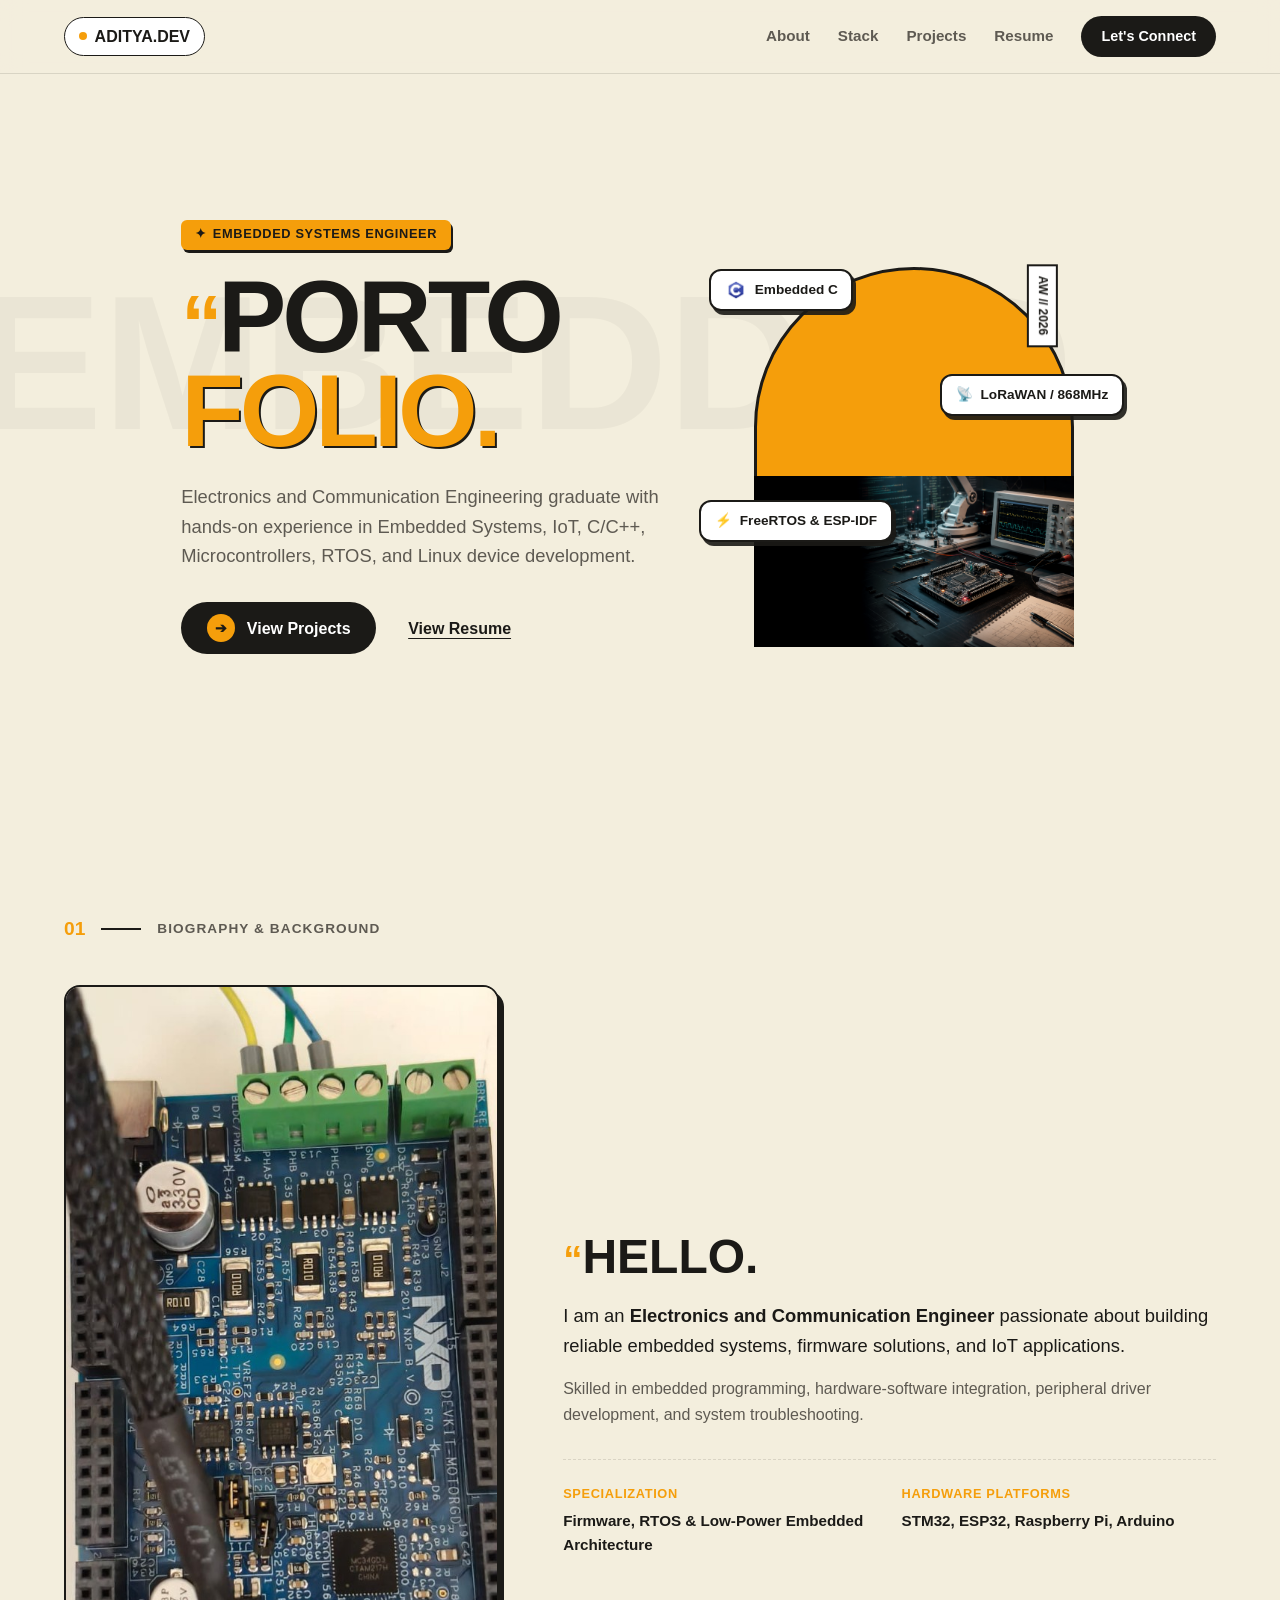
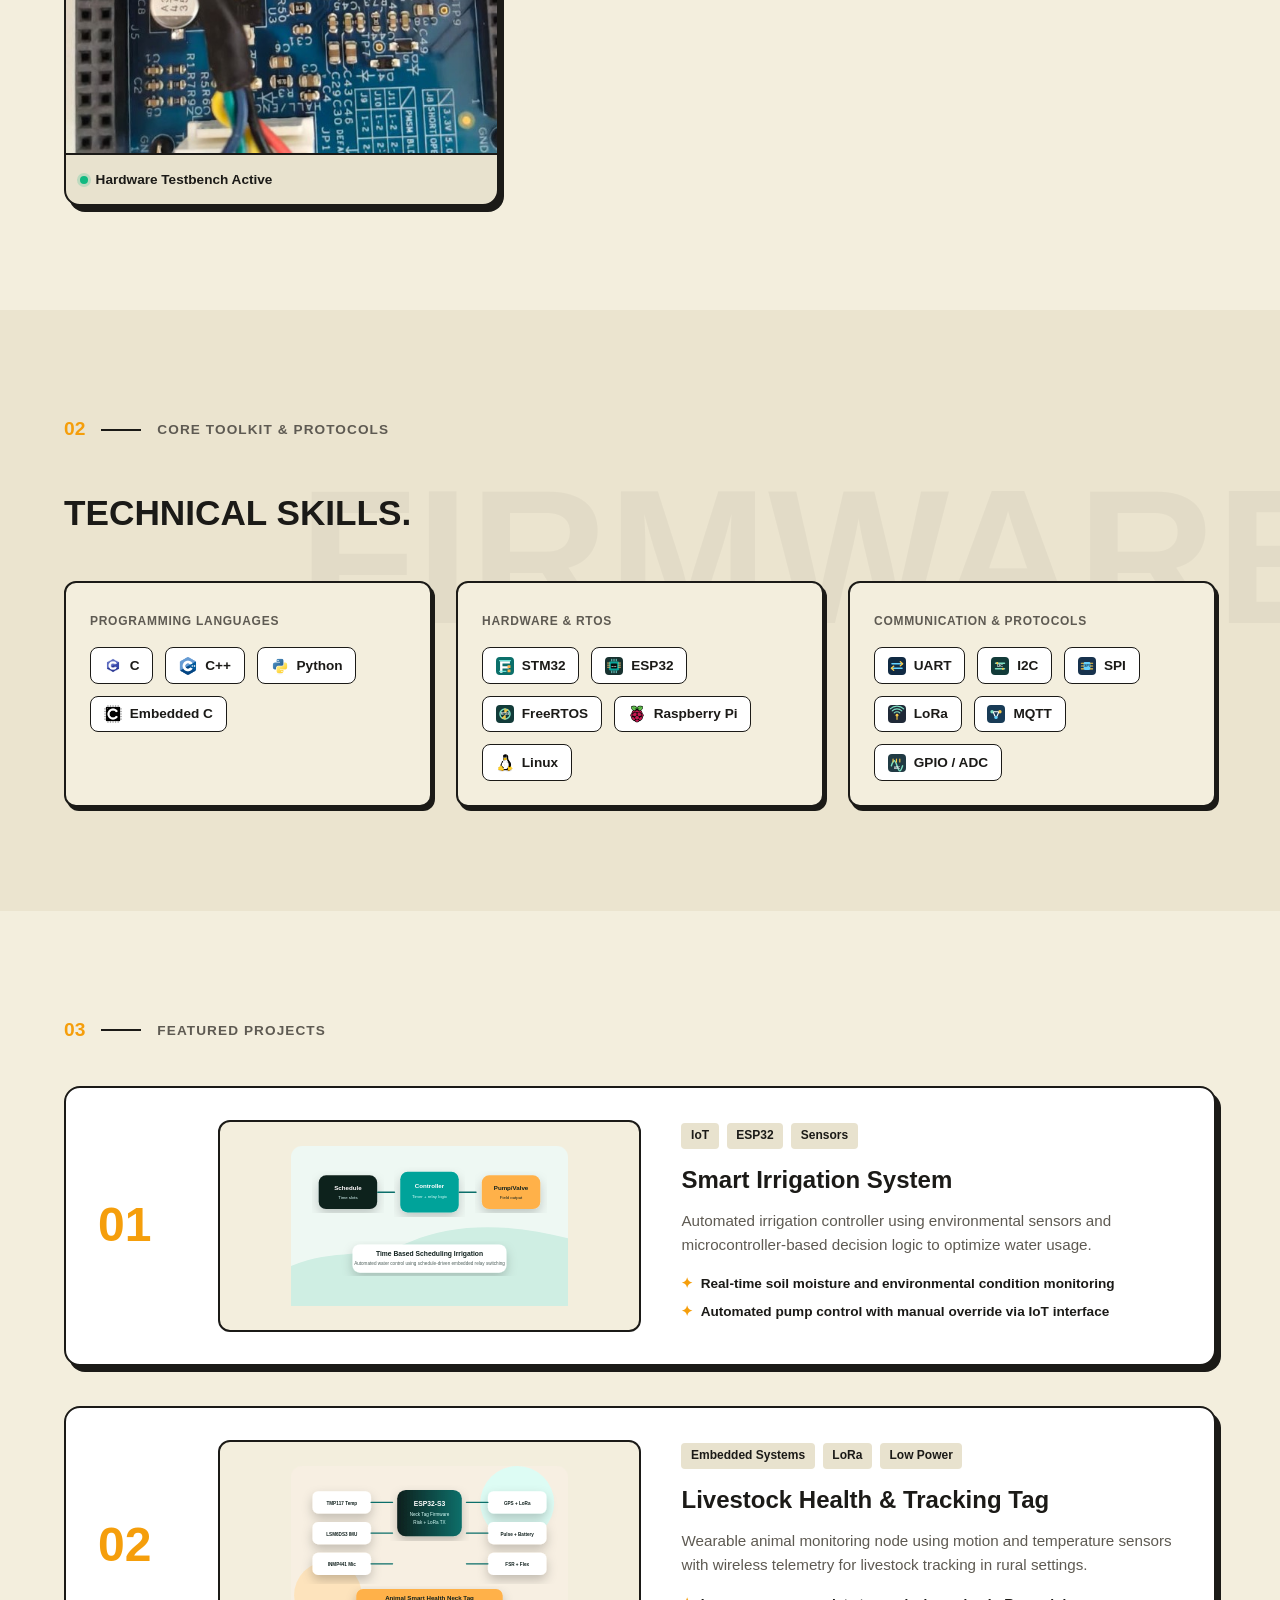
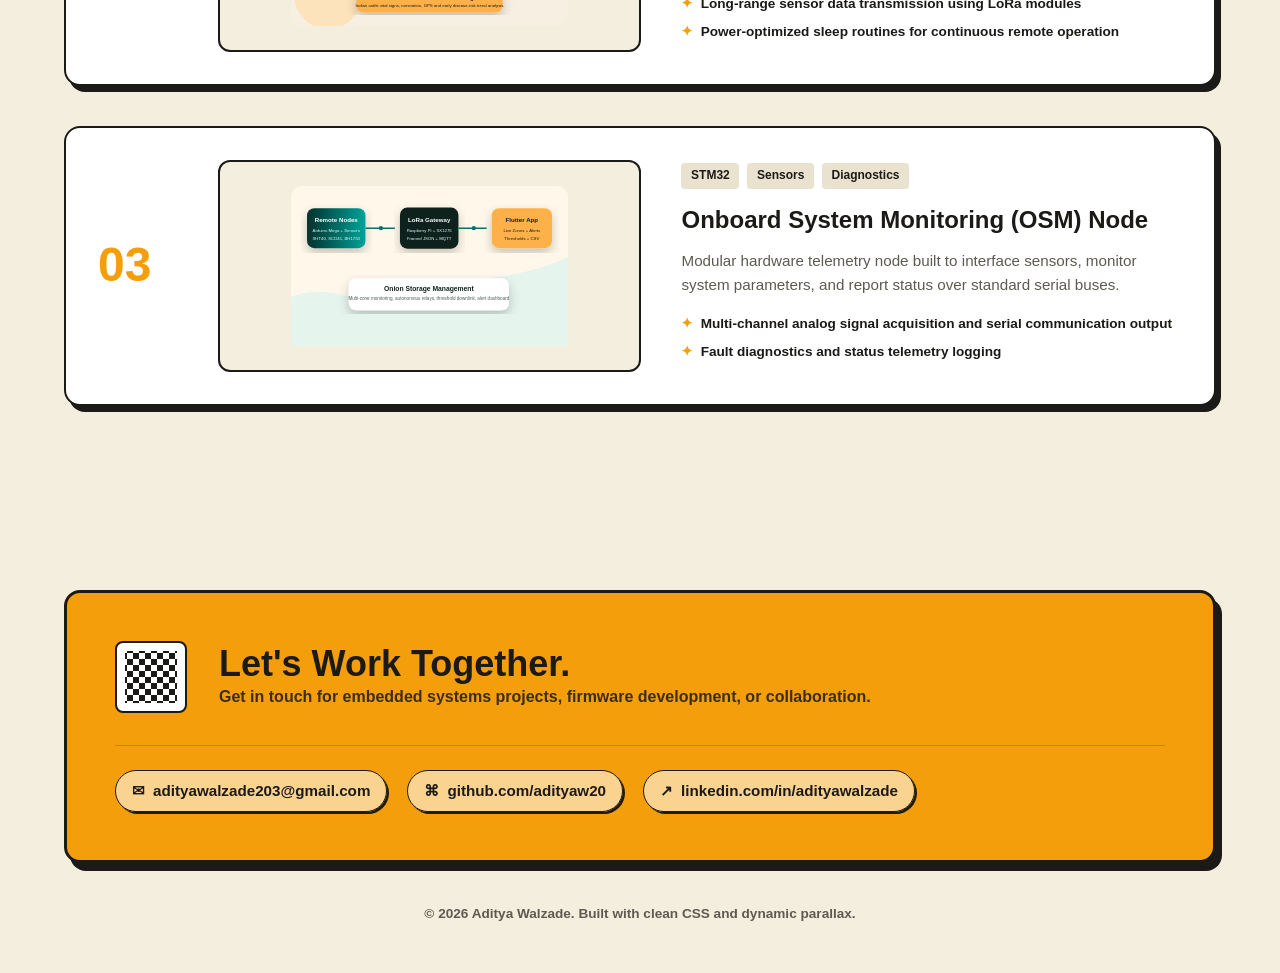
==== commit bb202646: "Update index.html" ====
--- a/docs/index.html
+++ b/docs/index.html
@@ -3,7 +3,7 @@
 <head>
   <meta charset="UTF-8">
   <meta name="viewport" content="width=device-width, initial-scale=1.0">
-  <title>Aditya Walzade | Embedded Systems & IoT Engineer</title>
+  <title>Portfolio - Aditya Walzade</title>
   <link rel="preconnect" href="https://fonts.googleapis.com">
   <link rel="preconnect" href="https://fonts.gstatic.com" crossorigin>
   <link href="https://fonts.googleapis.com/css2?family=Plus+Jakarta+Sans:wght@400;500;600;700;800;900&family=Space+Grotesk:wght@600;700;900&display=swap" rel="stylesheet">
@@ -39,21 +39,21 @@
       <!-- Left Column: Typography & Badges -->
       <div class="hero-typography">
         <div class="sticker-chip reveal-elem">
-          <span class="chip-star">✦</span> HARDWARE & IOT SPECIALIST
+          <span class="chip-star">✦</span> EMBEDDED SYSTEMS ENGINEER
         </div>
         
         <h1 class="poster-title reveal-elem">
-          <span class="quote-mark">“</span>PORT<br>
+          <span class="quote-mark">“</span>PORTO<br>
           <span class="title-highlight">FOLIO.</span>
         </h1>
 
         <p class="hero-subtext reveal-elem">
-          Electronics & Embedded Firmware Engineer transforming bare metal, real-time operating systems, and RF communications into robust connected hardware.
+          Electronics and Communication Engineering graduate with hands-on experience in Embedded Systems, IoT, C/C++, Microcontrollers, RTOS, and Linux device development.
         </p>
 
         <div class="hero-action-row reveal-elem">
           <a href="#projects" class="hero-btn-arrow">
-            <span class="circle-icon">➔</span> Explore Builds
+            <span class="circle-icon">➔</span> View Projects
           </a>
           <a href="resume.html" class="hero-link-underline">View Resume</a>
         </div>
@@ -92,7 +92,7 @@
       <div class="section-indicator">
         <span class="step-number">01</span>
         <span class="step-divider"></span>
-        <span class="step-label">BIOGRAPHY & WORK</span>
+        <span class="step-label">BIOGRAPHY & BACKGROUND</span>
       </div>
 
       <div class="about-poster-grid">
@@ -110,20 +110,20 @@
             <span class="quote-mark">“</span>HELLO.
           </h2>
           <p class="body-text-large">
-            I'm <strong>Aditya Walzade</strong>, an Embedded Systems & IoT Engineer. I architect firmware solutions ranging from register-level peripheral drivers to scalable edge-to-cloud IoT pipelines.
+            I am an <strong>Electronics and Communication Engineer</strong> passionate about building reliable embedded systems, firmware solutions, and IoT applications.
           </p>
           <p class="body-text-secondary">
-            With hands-on experience designing reliable systems for asset tracking and telemetry, I combine microcontrollers, low-power radios, and real-time scheduling to build resilient hardware in field environments.
+            Skilled in embedded programming, hardware-software integration, peripheral driver development, and system troubleshooting.
           </p>
 
           <div class="specs-grid">
             <div class="spec-column">
               <h4 class="spec-heading">Specialization</h4>
-              <p class="spec-value">Firmware Architecture, RTOS Tasks & Power Optimization</p>
+              <p class="spec-value">Firmware, RTOS & Low-Power Embedded Architecture</p>
             </div>
             <div class="spec-column">
-              <h4 class="spec-heading">Hardware Targets</h4>
-              <p class="spec-value">STM32 (ARM Cortex-M), ESP32, Raspberry Pi, Arduino</p>
+              <h4 class="spec-heading">Hardware Platforms</h4>
+              <p class="spec-value">STM32, ESP32, Raspberry Pi, Arduino</p>
             </div>
           </div>
         </div>
@@ -140,36 +140,39 @@
         <span class="step-label">CORE TOOLKIT & PROTOCOLS</span>
       </div>
 
-      <h3 class="poster-heading reveal-elem">TECH REPERTOIRE.</h3>
+      <h3 class="poster-heading reveal-elem">TECHNICAL SKILLS.</h3>
 
       <div class="skills-catalog-grid">
         <div class="catalog-card reveal-elem">
-          <span class="catalog-tag">LANGUAGES</span>
+          <span class="catalog-tag">PROGRAMMING LANGUAGES</span>
           <div class="app-icon-stack">
             <div class="app-pill-btn"><img src="assets/c.png" alt="C" /> C</div>
             <div class="app-pill-btn"><img src="assets/cpp.png" alt="C++" /> C++</div>
             <div class="app-pill-btn"><img src="assets/python.png" alt="Python" /> Python</div>
+            <div class="app-pill-btn"><img src="assets/embedded-c.png" alt="Embedded C" /> Embedded C</div>
           </div>
         </div>
 
         <div class="catalog-card reveal-elem">
-          <span class="catalog-tag">PLATFORMS & RTOS</span>
+          <span class="catalog-tag">HARDWARE & RTOS</span>
           <div class="app-icon-stack">
             <div class="app-pill-btn"><img src="assets/stm32cubeide.svg" alt="STM32" /> STM32</div>
             <div class="app-pill-btn"><img src="assets/esp32.svg" alt="ESP32" /> ESP32</div>
             <div class="app-pill-btn"><img src="assets/freertos.svg" alt="FreeRTOS" /> FreeRTOS</div>
-            <div class="app-pill-btn"><img src="assets/raspberry-pi.png" alt="RPi" /> Linux RPi</div>
+            <div class="app-pill-btn"><img src="assets/raspberry-pi.png" alt="RPi" /> Raspberry Pi</div>
+            <div class="app-pill-btn"><img src="assets/linux.png" alt="Linux" /> Linux</div>
           </div>
         </div>
 
         <div class="catalog-card reveal-elem">
-          <span class="catalog-tag">BUS & RF PROTOCOLS</span>
+          <span class="catalog-tag">COMMUNICATION & PROTOCOLS</span>
           <div class="app-icon-stack">
             <div class="app-pill-btn"><img src="assets/uart.svg" alt="UART" /> UART</div>
             <div class="app-pill-btn"><img src="assets/i2c.svg" alt="I2C" /> I2C</div>
             <div class="app-pill-btn"><img src="assets/spi.svg" alt="SPI" /> SPI</div>
-            <div class="app-pill-btn"><img src="assets/lora.svg" alt="LoRa" /> LoRa / LoRaWAN</div>
+            <div class="app-pill-btn"><img src="assets/lora.svg" alt="LoRa" /> LoRa</div>
             <div class="app-pill-btn"><img src="assets/mqtt.svg" alt="MQTT" /> MQTT</div>
+            <div class="app-pill-btn"><img src="assets/adc-gpio.svg" alt="GPIO" /> GPIO / ADC</div>
           </div>
         </div>
       </div>
@@ -182,7 +185,7 @@
       <div class="section-indicator">
         <span class="step-number">03</span>
         <span class="step-divider"></span>
-        <span class="step-label">SELECTED HARDWARE BUILDS</span>
+        <span class="step-label">FEATURED PROJECTS</span>
       </div>
 
       <div class="projects-editorial-list">
@@ -193,21 +196,22 @@
           </div>
           <div class="project-diagram-col">
             <div class="diagram-frame">
-              <img src="assets/irrigation-architecture.svg" alt="Irrigation Architecture" />
+              <img src="assets/irrigation-architecture.svg" alt="Smart Irrigation Architecture" />
             </div>
           </div>
           <div class="project-details-col">
             <div class="tag-row">
-              <span class="chip-label">IoT Agriculture</span>
-              <span class="chip-label">FreeRTOS</span>
-            </div>
-            <h4 class="project-title">Autonomous Smart Irrigation System</h4>
+              <span class="chip-label">IoT</span>
+              <span class="chip-label">ESP32</span>
+              <span class="chip-label">Sensors</span>
+            </div>
+            <h4 class="project-title">Smart Irrigation System</h4>
             <p class="project-desc">
-              Closed-loop telemetry system built on ESP32 and FreeRTOS. Measures soil capacitance, triggers pulse-width controlled relays, and streams live diagnostics via a secure MQTT broker.
+              Automated irrigation controller using environmental sensors and microcontroller-based decision logic to optimize water usage.
             </p>
             <ul class="project-feature-list">
-              <li>Low-power deep sleep cycles with RTC wake-up triggers</li>
-              <li>Dual-core task separation: sensing loop & network queue</li>
+              <li>Real-time soil moisture and environmental condition monitoring</li>
+              <li>Automated pump control with manual override via IoT interface</li>
             </ul>
           </div>
         </article>
@@ -219,21 +223,22 @@
           </div>
           <div class="project-diagram-col">
             <div class="diagram-frame">
-              <img src="assets/necktag-architecture.svg" alt="Livestock Tracker" />
+              <img src="assets/necktag-architecture.svg" alt="Livestock Monitoring Tag Architecture" />
             </div>
           </div>
           <div class="project-details-col">
             <div class="tag-row">
+              <span class="chip-label">Embedded Systems</span>
               <span class="chip-label">LoRa</span>
               <span class="chip-label">Low Power</span>
             </div>
-            <h4 class="project-title">Rugged Livestock Monitoring Tag</h4>
+            <h4 class="project-title">Livestock Health & Tracking Tag</h4>
             <p class="project-desc">
-              Long-range animal tracking collar node transmitting vitals and motion vectors across rural terrain up to 6 km using sub-GHz LoRa modulation.
+              Wearable animal monitoring node using motion and temperature sensors with wireless telemetry for livestock tracking in rural settings.
             </p>
             <ul class="project-feature-list">
-              <li>Sub-microamp standby draw ensuring extended battery lifetime</li>
-              <li>I2C sensor interrupts for fall and panic event detection</li>
+              <li>Long-range sensor data transmission using LoRa modules</li>
+              <li>Power-optimized sleep routines for continuous remote operation</li>
             </ul>
           </div>
         </article>
@@ -245,22 +250,22 @@
           </div>
           <div class="project-diagram-col">
             <div class="diagram-frame">
-              <img src="assets/osm-architecture.svg" alt="Industrial Safety Architecture" />
+              <img src="assets/osm-architecture.svg" alt="OSM Architecture" />
             </div>
           </div>
           <div class="project-details-col">
             <div class="tag-row">
               <span class="chip-label">STM32</span>
-              <span class="chip-label">Safety Critical</span>
-              <span class="chip-label">SPI / I2C</span>
-            </div>
-            <h4 class="project-title">Industrial Operational Safety Monitor</h4>
+              <span class="chip-label">Sensors</span>
+              <span class="chip-label">Diagnostics</span>
+            </div>
+            <h4 class="project-title">Onboard System Monitoring (OSM) Node</h4>
             <p class="project-desc">
-              Deterministic sensor acquisition node built on STM32 Cortex-M. Aggregates multi-channel analog inputs, executes hardware threshold checks, and drives fault-tolerant relay shutdown logic.
+              Modular hardware telemetry node built to interface sensors, monitor system parameters, and report status over standard serial buses.
             </p>
             <ul class="project-feature-list">
-              <li>DMA-driven ADC sampling to minimize core CPU cycles</li>
-              <li>Hardware watchdog integration with fail-safe lockout modes</li>
+              <li>Multi-channel analog signal acquisition and serial communication output</li>
+              <li>Fault diagnostics and status telemetry logging</li>
             </ul>
           </div>
         </article>
@@ -278,22 +283,22 @@
           </div>
           <div>
             <h3 class="contact-title">Let's Work Together.</h3>
-            <p class="contact-subtitle">Available for firmware development, device bring-up, and IoT prototyping.</p>
+            <p class="contact-subtitle">Get in touch for embedded systems projects, firmware development, or collaboration.</p>
           </div>
         </div>
 
         <div class="contact-info-list">
-          <a href="mailto:aditya@embedded.dev" class="contact-item contact-link">
+          <a href="mailto:adityawalzade203@gmail.com" class="contact-item contact-link">
             <span class="contact-icon">✉</span>
-            <span class="contact-val">aditya@embedded.dev</span>
+            <span class="contact-val">adityawalzade203@gmail.com</span>
           </a>
 
-          <a href="https://github.com/AdityaWalzade" target="_blank" rel="noopener noreferrer" class="contact-item contact-link">
+          <a href="https://github.com/adityaw20" target="_blank" rel="noopener noreferrer" class="contact-item contact-link">
             <span class="contact-icon">⌘</span>
-            <span class="contact-val">github.com/AdityaWalzade</span>
+            <span class="contact-val">github.com/adityaw20</span>
           </a>
 
-          <a href="https://linkedin.com/in/adityawalzade" target="_blank" rel="noopener noreferrer" class="contact-item contact-link">
+          <a href="https://www.linkedin.com/in/adityawalzade" target="_blank" rel="noopener noreferrer" class="contact-item contact-link">
             <span class="contact-icon">↗</span>
             <span class="contact-val">linkedin.com/in/adityawalzade</span>
           </a>
--- a/docs/style.css
+++ b/docs/style.css
@@ -1,901 +1,790 @@
-
 :root {
-  --page-bg: #07100f;
-  --ink: #f7fbf8;
-  --ink-strong: #ffffff;
-  --muted: rgba(247, 251, 248, .72);
-  --panel: rgba(12, 25, 23, .76);
-  --panel-solid: #10201d;
-  --panel-soft: rgba(255, 250, 241, .92);
-  --line: rgba(215, 255, 249, .17);
-  --line-strong: rgba(127, 244, 234, .34);
-  --teal: #66f4e7;
-  --teal-deep: #00a39a;
-  --amber: #ffb14a;
-  --cream: #fff8ea;
-  --dark: #07100f;
-  --shadow: 0 28px 90px rgba(0, 0, 0, .28);
-  --radius: 24px;
-}
-
-* { box-sizing: border-box; }
-html { scroll-behavior: smooth; }
-body {
+  --bg-sand: #f3eedd;
+  --bg-card: #e8e2ce;
+  --text-dark: #1b1a17;
+  --text-muted: #5e5a52;
+  --brand-yellow: #f59e0b;
+  --brand-yellow-light: #fbbf24;
+  --brand-accent: #0f172a;
+  --border-line: rgba(27, 26, 23, 0.12);
+  --font-display: 'Space Grotesk', -apple-system, sans-serif;
+  --font-body: 'Plus Jakarta Sans', -apple-system, sans-serif;
+}
+
+* {
   margin: 0;
-  min-width: 320px;
-  font-family: "Inter", Arial, sans-serif;
-  color: var(--ink);
-  background:
-    radial-gradient(circle at 16% 4%, rgba(0, 163, 154, .24), transparent 27rem),
-    radial-gradient(circle at 88% 14%, rgba(255, 177, 74, .16), transparent 25rem),
-    linear-gradient(180deg, #07100f 0%, #10201d 44%, #efe5d4 44%, #efe5d4 100%);
+  padding: 0;
+  box-sizing: border-box;
+}
+
+html {
+  scroll-behavior: smooth;
+}
+
+body.editorial-theme {
+  background-color: var(--bg-sand);
+  color: var(--text-dark);
+  font-family: var(--font-body);
+  line-height: 1.6;
   overflow-x: hidden;
-}
-body::before {
-  content: "";
+  position: relative;
+}
+
+/* Background Watermarks with Parallax */
+.bg-watermark {
+  position: absolute;
+  font-family: var(--font-display);
+  font-weight: 900;
+  font-size: 15vw;
+  color: rgba(0, 0, 0, 0.035);
+  pointer-events: none;
+  z-index: 0;
+  user-select: none;
+  white-space: nowrap;
+}
+.watermark-hero { top: 5%; left: -2%; }
+.watermark-mid { top: 48%; right: -5%; }
+
+.container {
+  max-width: 1200px;
+  margin: 0 auto;
+  padding: 0 1.5rem;
+  position: relative;
+  z-index: 1;
+}
+
+.section-padding {
+  padding: 6.5rem 0;
+}
+
+/* Nav */
+.editorial-nav {
   position: fixed;
-  inset: 0;
-  z-index: -3;
+  top: 0;
+  left: 0;
+  width: 100%;
+  background: rgba(243, 238, 221, 0.95);
+  backdrop-filter: blur(12px);
+  z-index: 100;
+  border-bottom: 1px solid var(--border-line);
+}
+.nav-container {
+  max-width: 1200px;
+  margin: 0 auto;
+  padding: 1rem 1.5rem;
+  display: flex;
+  justify-content: space-between;
+  align-items: center;
+}
+.brand-badge {
+  display: inline-flex;
+  align-items: center;
+  gap: 0.5rem;
+  font-family: var(--font-display);
+  font-weight: 700;
+  text-decoration: none;
+  color: var(--text-dark);
+  border: 1.5px solid var(--text-dark);
+  padding: 0.35rem 0.85rem;
+  border-radius: 999px;
+  background: #fff;
+}
+.badge-dot {
+  width: 8px;
+  height: 8px;
+  background: var(--brand-yellow);
+  border-radius: 50%;
+}
+.nav-links {
+  display: flex;
+  align-items: center;
+  gap: 1.75rem;
+}
+.nav-link {
+  text-decoration: none;
+  color: var(--text-muted);
+  font-weight: 600;
+  font-size: 0.95rem;
+  transition: color 0.2s ease;
+}
+.nav-link:hover {
+  color: var(--text-dark);
+}
+.btn-primary-pill {
+  text-decoration: none;
+  background: var(--text-dark);
+  color: #fff;
+  padding: 0.55rem 1.25rem;
+  border-radius: 999px;
+  font-weight: 600;
+  font-size: 0.9rem;
+  transition: transform 0.2s ease, background 0.2s;
+}
+.btn-primary-pill:hover {
+  transform: translateY(-2px);
+  background: #000;
+}
+
+/* Hero Section */
+.hero-section {
+  padding-top: 8rem;
+  padding-bottom: 4rem;
+  min-height: 90vh;
+  display: flex;
+  align-items: center;
+}
+.hero-grid {
+  display: grid;
+  grid-template-columns: 1.15fr 0.85fr;
+  gap: 3rem;
+  align-items: center;
+}
+
+.sticker-chip {
+  display: inline-flex;
+  align-items: center;
+  gap: 0.4rem;
+  background: var(--brand-yellow);
+  color: var(--text-dark);
+  padding: 0.3rem 0.85rem;
+  border-radius: 6px;
+  font-weight: 800;
+  font-size: 0.8rem;
+  letter-spacing: 0.05em;
+  margin-bottom: 1.25rem;
+  box-shadow: 2px 3px 0 var(--text-dark);
+}
+
+.poster-title {
+  font-family: var(--font-display);
+  font-size: clamp(3.75rem, 8vw, 6.5rem);
+  font-weight: 900;
+  line-height: 0.92;
+  letter-spacing: -0.04em;
+  color: var(--text-dark);
+  margin-bottom: 1.5rem;
+}
+.title-highlight {
+  color: var(--brand-yellow);
+  text-shadow: 2px 2px 0 var(--text-dark);
+}
+.quote-mark {
+  color: var(--brand-yellow);
+  font-size: 0.8em;
+}
+.hero-subtext {
+  font-size: 1.15rem;
+  color: var(--text-muted);
+  max-width: 500px;
+  margin-bottom: 2rem;
+}
+
+.hero-action-row {
+  display: flex;
+  align-items: center;
+  gap: 2rem;
+}
+.hero-btn-arrow {
+  display: inline-flex;
+  align-items: center;
+  gap: 0.75rem;
+  background: var(--text-dark);
+  color: #fff;
+  padding: 0.75rem 1.6rem;
+  border-radius: 999px;
+  text-decoration: none;
+  font-weight: 700;
+  transition: transform 0.25s ease;
+}
+.hero-btn-arrow:hover {
+  transform: translateX(4px);
+}
+.circle-icon {
+  display: inline-flex;
+  align-items: center;
+  justify-content: center;
+  background: var(--brand-yellow);
+  color: var(--text-dark);
+  width: 28px;
+  height: 28px;
+  border-radius: 50%;
+  font-size: 0.85rem;
+}
+.hero-link-underline {
+  color: var(--text-dark);
+  font-weight: 700;
+  text-decoration: underline;
+  text-underline-offset: 4px;
+}
+
+/* Visual Stage & Cutout */
+.hero-visual-stage {
+  position: relative;
+  display: flex;
+  justify-content: center;
+}
+.backdrop-arch {
+  position: absolute;
+  bottom: 0;
+  width: 320px;
+  height: 380px;
+  background: var(--brand-yellow);
+  border-radius: 180px 180px 0 0;
+  border: 3px solid var(--text-dark);
+  z-index: 0;
+}
+.hero-image-wrapper {
+  position: relative;
+  z-index: 1;
+  width: 320px;
+  height: 420px;
+  display: flex;
+  align-items: flex-end;
+  justify-content: center;
+}
+.hero-cutout-img {
+  max-width: 100%;
+  max-height: 100%;
+  object-fit: contain;
+  filter: contrast(1.05) grayscale(20%);
+  position: relative;
+  z-index: 2;
+}
+.vintage-year-stamp {
+  position: absolute;
+  top: 15%;
+  right: -10px;
+  background: #fff;
+  border: 2px solid var(--text-dark);
+  padding: 0.25rem 0.6rem;
+  font-family: var(--font-display);
+  font-size: 0.75rem;
+  font-weight: 800;
+  transform: rotate(90deg);
+  z-index: 3;
+}
+
+/* Floating Parallax Badges */
+.floating-badge {
+  position: absolute;
+  background: #fff;
+  border: 2px solid var(--text-dark);
+  border-radius: 12px;
+  padding: 0.5rem 0.85rem;
+  display: flex;
+  align-items: center;
+  gap: 0.5rem;
+  font-size: 0.85rem;
+  font-weight: 700;
+  box-shadow: 3px 4px 0 rgba(27, 26, 23, 0.9);
+  z-index: 4;
   pointer-events: none;
-  background-image:
-    linear-gradient(rgba(215,255,249,.05) 1px, transparent 1px),
-    linear-gradient(90deg, rgba(215,255,249,.05) 1px, transparent 1px);
-  background-size: 56px 56px;
-  mask-image: linear-gradient(180deg, #000 0%, transparent 76%);
-  animation: gridDrift 22s linear infinite;
-}
-body::after {
-  content: "";
-  position: fixed;
-  inset: 0;
-  z-index: -2;
-  pointer-events: none;
-  background:
-    linear-gradient(115deg, transparent 0 28%, rgba(0,163,154,.1) 28.2% 28.7%, transparent 29% 100%),
-    linear-gradient(72deg, transparent 0 64%, rgba(255,177,74,.09) 64.2% 64.7%, transparent 65% 100%);
-}
-@keyframes gridDrift { to { background-position: 56px 112px; } }
-
-img { display: block; max-width: 100%; }
-a { color: inherit; }
-
-.site-bg { position: fixed; inset: 0; z-index: -1; pointer-events: none; overflow: hidden; }
-.site-bg span { position: absolute; border-radius: 999px; filter: blur(24px); opacity: .48; animation: floatPulse 9s ease-in-out infinite; }
-.site-bg span:nth-child(1) { width: 220px; height: 220px; left: -70px; top: 16%; background: rgba(0,163,154,.28); }
-.site-bg span:nth-child(2) { width: 170px; height: 170px; right: 8%; top: 36%; background: rgba(255,177,74,.22); animation-delay: -3s; }
-.site-bg span:nth-child(3) { width: 260px; height: 260px; right: -90px; bottom: 12%; background: rgba(0,106,100,.18); animation-delay: -6s; }
-@keyframes floatPulse { 0%,100% { transform: translate3d(0,0,0) scale(1); } 50% { transform: translate3d(18px,-26px,0) scale(1.08); } }
-
-.site-header {
-  position: fixed;
-  top: 16px;
-  left: 50%;
-  z-index: 20;
-  width: min(1120px, calc(100% - 32px));
-  min-height: 66px;
-  display: flex;
-  align-items: center;
+  transition: transform 0.1s linear;
+}
+.floating-badge img {
+  width: 22px;
+  height: 22px;
+  object-fit: contain;
+}
+.badge-c { top: 10%; left: -20px; }
+.badge-iot { bottom: 25%; left: -30px; }
+.badge-lora { top: 35%; right: -25px; }
+
+/* Section Indicators */
+.section-indicator {
+  display: flex;
+  align-items: center;
+  gap: 1rem;
+  margin-bottom: 2.5rem;
+}
+.step-number {
+  font-family: var(--font-display);
+  font-weight: 900;
+  font-size: 1.2rem;
+  color: var(--brand-yellow);
+}
+.step-divider {
+  width: 40px;
+  height: 2px;
+  background: var(--text-dark);
+}
+.step-label {
+  font-size: 0.85rem;
+  font-weight: 800;
+  letter-spacing: 0.08em;
+  color: var(--text-muted);
+}
+
+/* About Grid */
+.about-poster-grid {
+  display: grid;
+  grid-template-columns: 0.8fr 1.2fr;
+  gap: 4rem;
+  align-items: center;
+}
+.portrait-box {
+  background: var(--bg-card);
+  border: 2.5px solid var(--text-dark);
+  border-radius: 16px;
+  overflow: hidden;
+  box-shadow: 5px 6px 0 var(--text-dark);
+}
+.stm-preview-img {
+  width: 100%;
+  display: block;
+  background: #fff;
+  border-bottom: 2px solid var(--text-dark);
+}
+.portrait-footer {
+  padding: 0.85rem;
+  font-size: 0.85rem;
+  font-weight: 700;
+  display: flex;
+  align-items: center;
+  gap: 0.5rem;
+}
+.dot-green {
+  width: 8px;
+  height: 8px;
+  background: #10b981;
+  border-radius: 50%;
+  box-shadow: 0 0 0 3px rgba(16, 185, 129, 0.2);
+}
+
+.sub-poster-title {
+  font-family: var(--font-display);
+  font-size: 3rem;
+  font-weight: 900;
+  line-height: 1;
+  margin-bottom: 1.25rem;
+}
+.body-text-large {
+  font-size: 1.15rem;
+  font-weight: 500;
+  margin-bottom: 1rem;
+}
+.body-text-secondary {
+  color: var(--text-muted);
+  margin-bottom: 2rem;
+}
+.specs-grid {
+  display: grid;
+  grid-template-columns: 1fr 1fr;
+  gap: 1.5rem;
+  border-top: 1.5px dashed var(--border-line);
+  padding-top: 1.5rem;
+}
+.spec-heading {
+  font-size: 0.8rem;
+  font-weight: 800;
+  letter-spacing: 0.05em;
+  color: var(--brand-yellow);
+  text-transform: uppercase;
+  margin-bottom: 0.25rem;
+}
+.spec-value {
+  font-size: 0.95rem;
+  font-weight: 600;
+}
+
+/* Repertoire / Tech Stack */
+.bg-tint {
+  background: #ebe4cf;
+}
+.poster-heading {
+  font-family: var(--font-display);
+  font-size: 2.2rem;
+  font-weight: 900;
+  margin-bottom: 2.5rem;
+}
+.skills-catalog-grid {
+  display: grid;
+  grid-template-columns: repeat(auto-fit, minmax(320px, 1fr));
+  gap: 1.5rem;
+}
+.catalog-card {
+  background: var(--bg-sand);
+  border: 2px solid var(--text-dark);
+  border-radius: 12px;
+  padding: 1.5rem;
+  box-shadow: 3px 4px 0 var(--text-dark);
+}
+.catalog-tag {
+  display: inline-block;
+  font-size: 0.75rem;
+  font-weight: 800;
+  color: var(--text-muted);
+  letter-spacing: 0.06em;
+  margin-bottom: 1rem;
+}
+.app-icon-stack {
+  display: flex;
+  flex-wrap: wrap;
+  gap: 0.75rem;
+}
+.app-pill-btn {
+  display: inline-flex;
+  align-items: center;
+  gap: 0.5rem;
+  background: #fff;
+  border: 1.5px solid var(--text-dark);
+  padding: 0.4rem 0.8rem;
+  border-radius: 8px;
+  font-size: 0.85rem;
+  font-weight: 700;
+  transition: transform 0.2s ease, background-color 0.2s;
+}
+.app-pill-btn:hover {
+  transform: translateY(-3px);
+  background: var(--brand-yellow-light);
+}
+.app-pill-btn img {
+  width: 18px;
+  height: 18px;
+  object-fit: contain;
+}
+
+/* Projects Editorial */
+.projects-editorial-list {
+  display: flex;
+  flex-direction: column;
+  gap: 2.5rem;
+}
+.project-editorial-card {
+  background: #fff;
+  border: 2.5px solid var(--text-dark);
+  border-radius: 16px;
+  padding: 2rem;
+  display: grid;
+  grid-template-columns: 80px 1.1fr 1.3fr;
+  gap: 2.5rem;
+  align-items: center;
+  box-shadow: 5px 6px 0 var(--text-dark);
+  transition: transform 0.25s ease;
+}
+.project-editorial-card:hover {
+  transform: translateY(-4px);
+}
+.card-large-index {
+  font-family: var(--font-display);
+  font-size: 3rem;
+  font-weight: 900;
+  color: var(--brand-yellow);
+}
+.diagram-frame {
+  position: relative;
+  overflow: hidden;
+  background: var(--bg-sand);
+  border: 2px solid var(--text-dark);
+  border-radius: 12px;
+  padding: 1.5rem;
+  display: flex;
+  align-items: center;
+  justify-content: center;
+  cursor: zoom-in;
+  transition: border-color 0.2s ease;
+}
+.diagram-frame:hover {
+  border-color: var(--brand-yellow);
+}
+.diagram-frame img {
+  max-width: 100%;
+  height: auto;
+  max-height: 160px;
+  transition: transform 0.3s cubic-bezier(0.16, 1, 0.3, 1);
+}
+.diagram-frame:hover img {
+  transform: scale(1.04);
+}
+.tag-row {
+  display: flex;
+  gap: 0.5rem;
+  margin-bottom: 0.75rem;
+}
+.chip-label {
+  background: var(--bg-card);
+  font-size: 0.75rem;
+  font-weight: 700;
+  padding: 0.2rem 0.6rem;
+  border-radius: 4px;
+}
+.project-title {
+  font-family: var(--font-display);
+  font-size: 1.5rem;
+  font-weight: 800;
+  margin-bottom: 0.6rem;
+}
+.project-desc {
+  font-size: 0.95rem;
+  color: var(--text-muted);
+  margin-bottom: 1rem;
+}
+.project-feature-list {
+  list-style: none;
+  font-size: 0.85rem;
+  font-weight: 600;
+}
+.project-feature-list li {
+  position: relative;
+  padding-left: 1.2rem;
+  margin-bottom: 0.35rem;
+}
+.project-feature-list li::before {
+  content: "✦";
+  position: absolute;
+  left: 0;
+  color: var(--brand-yellow);
+}
+
+/* Footer / Contact Card */
+.poster-footer-section {
+  padding: 5rem 0 3rem;
+}
+.contact-card-yellow {
+  background: var(--brand-yellow);
+  border: 3px solid var(--text-dark);
+  border-radius: 16px;
+  padding: 3rem;
+  box-shadow: 6px 8px 0 var(--text-dark);
+  margin-bottom: 2.5rem;
+}
+.contact-card-header {
+  display: flex;
+  align-items: center;
+  gap: 2rem;
+  margin-bottom: 2rem;
+}
+.qr-placeholder {
+  width: 72px;
+  height: 72px;
+  background: #fff;
+  border: 2px solid var(--text-dark);
+  border-radius: 8px;
+  display: flex;
+  align-items: center;
+  justify-content: center;
+}
+.qr-pattern {
+  width: 52px;
+  height: 52px;
+  background: repeating-conic-gradient(var(--text-dark) 0% 25%, #fff 0% 50%) 50% / 12px 12px;
+}
+.contact-title {
+  font-family: var(--font-display);
+  font-size: 2.25rem;
+  font-weight: 900;
+  line-height: 1.1;
+}
+.contact-subtitle {
+  font-weight: 600;
+  color: rgba(27, 26, 23, 0.85);
+}
+.contact-info-list {
+  display: flex;
+  flex-wrap: wrap;
+  gap: 1.25rem;
+  border-top: 1.5px solid rgba(27, 26, 23, 0.2);
+  padding-top: 1.5rem;
+}
+.contact-item.contact-link {
+  display: inline-flex;
+  align-items: center;
+  gap: 0.5rem;
+  font-weight: 700;
+  font-size: 0.95rem;
+  text-decoration: none;
+  color: var(--text-dark);
+  background: rgba(255, 255, 255, 0.55);
+  border: 1.5px solid var(--text-dark);
+  padding: 0.5rem 1rem;
+  border-radius: 999px;
+  box-shadow: 2px 2px 0 var(--text-dark);
+  transition: transform 0.2s ease, background-color 0.2s ease, box-shadow 0.2s ease;
+}
+.contact-item.contact-link:hover {
+  transform: translate(-2px, -2px);
+  background: #ffffff;
+  box-shadow: 4px 4px 0 var(--text-dark);
+}
+.copy-line {
+  text-align: center;
+  font-size: 0.85rem;
+  font-weight: 600;
+  color: var(--text-muted);
+}
+
+/* Resume Layout Styles */
+.resume-section {
+  margin-bottom: 3rem;
+}
+.resume-card {
+  background: #ffffff;
+  border: 2px solid var(--text-dark);
+  border-radius: 12px;
+  padding: 1.75rem;
+  box-shadow: 4px 4px 0 var(--text-dark);
+  margin-bottom: 1.25rem;
+}
+.resume-card-head {
+  display: flex;
   justify-content: space-between;
-  gap: 16px;
-  padding: 10px 12px 10px 18px;
-  color: #f8f4eb;
-  background: rgba(7,16,15,.76);
-  border: 1px solid var(--line);
-  border-radius: 16px;
-  box-shadow: 0 18px 60px rgba(0,0,0,.28);
-  backdrop-filter: blur(20px);
-  transform: translateX(-50%);
-}
-.brand { display: inline-flex; align-items: center; gap: 10px; font-weight: 800; text-decoration: none; white-space: nowrap; }
-.brand-mark { display: grid; width: 40px; height: 40px; place-items: center; color: #08221f; background: linear-gradient(135deg, #d7fff9, #ffcf8a); border-radius: 10px; font-family: "JetBrains Mono", monospace; font-size: .9rem; box-shadow: 0 0 28px rgba(0,163,154,.3); }
-.site-nav { display: flex; align-items: center; gap: 6px; }
-.site-nav a { padding: 10px 12px; color: rgba(248,244,235,.78); border-radius: 10px; font-size: .92rem; font-weight: 700; text-decoration: none; transition: color .25s ease, background .25s ease; }
-.site-nav a:hover, .site-nav a.active { color: #fff; background: rgba(215,255,249,.12); }
-.nav-toggle { display: none; width: 44px; height: 44px; border: 0; background: transparent; }
-.nav-toggle span { display: block; width: 22px; height: 2px; margin: 5px auto; background: currentColor; transition: .2s; }
-
-.theme-toggle { width: 66px; height: 38px; display: inline-flex; align-items: center; justify-content: center; padding: 0; border: 0; background: transparent; }
-.theme-toggle-track { position: relative; width: 58px; height: 32px; display: block; border: 1px solid rgba(215,255,249,.2); border-radius: 999px; background: rgba(255,255,255,.1); box-shadow: 0 10px 28px rgba(0,0,0,.16) inset; }
-.theme-toggle-thumb { position: absolute; left: 3px; top: 3px; width: 26px; height: 26px; display: grid; place-items: center; color: #06201e; border-radius: 999px; background: linear-gradient(135deg, #7ff4ea, #ffbf6b); box-shadow: 0 10px 24px rgba(0,0,0,.28); transition: transform .35s cubic-bezier(.2,.8,.2,1), background .35s ease, color .35s ease; }
-.theme-toggle svg { position: absolute; width: 16px; height: 16px; fill: currentColor; transition: opacity .25s ease, transform .25s ease; }
-.theme-toggle .sun-icon { opacity: 0; transform: rotate(-45deg) scale(.7); }
-.theme-toggle .moon-icon { opacity: 1; transform: rotate(0) scale(1); }
-.theme-toggle:hover .theme-toggle-thumb { transform: translateX(2px) scale(1.06); }
-
-.hero { position: relative; min-height: 100vh; display: grid; align-items: center; overflow: hidden; color: #fff; }
-.hero::after { content: ""; position: absolute; left: 0; right: 0; bottom: 0; height: 28%; z-index: 1; background: linear-gradient(180deg, transparent, #10201d 68%, #efe5d4 100%); }
-.hero-media, .hero-overlay { position: absolute; inset: 0; width: 100%; height: 100%; }
-.hero-media { object-fit: cover; transform: scale(1.04); animation: heroZoom 18s ease-in-out infinite alternate; }
-@keyframes heroZoom { to { transform: scale(1.1) translateX(1.2%); } }
-.hero-overlay { background: radial-gradient(circle at 72% 47%, transparent 0 18%, rgba(7,16,15,.22) 36%, rgba(7,16,15,.82) 76%), linear-gradient(90deg, rgba(7,16,15,.96), rgba(7,16,15,.74) 46%, rgba(7,16,15,.25)), linear-gradient(180deg, rgba(7,16,15,.26), rgba(7,16,15,.88)); }
-.hero-content { position: relative; z-index: 2; width: min(1120px, calc(100% - 32px)); margin: 0 auto; padding-top: 96px; display: grid; grid-template-columns: minmax(0, 1fr) 330px; gap: clamp(28px, 5vw, 68px); align-items: center; }
-.hero-content > :not(.hero-console) { grid-column: 1; }
-.eyebrow { margin: 0 0 14px; color: var(--amber); font-family: "JetBrains Mono", monospace; font-size: .8rem; font-weight: 800; letter-spacing: 0; text-transform: uppercase; }
-.hero h1 { display: flex; flex-direction: column; gap: 6px; margin: 0; line-height: .94; letter-spacing: 0; text-shadow: 0 18px 70px rgba(0,0,0,.5); }
-.hero-kicker { color: rgba(255,255,255,.62); font-size: clamp(1.4rem, 3vw, 2.2rem); line-height: 1.1; }
-.interactive-name { display: flex; flex-wrap: nowrap; align-items: baseline; white-space: nowrap; color: #fff; font-size: clamp(3.4rem, 5.5vw, 6.25rem); }
-.interactive-name span:not(.name-gap) { display: inline-block; transition: color .18s ease, transform .18s ease, text-shadow .18s ease; will-change: transform; }
-.interactive-name span:not(.name-gap):hover { color: #7ff4ea; transform: translateY(-10px) rotate(-4deg) scale(1.08); text-shadow: 0 0 28px rgba(127,244,234,.8); }
-.name-gap { width: .28em; }
-.hero-copy { max-width: 680px; margin: 26px 0 0; color: rgba(255,255,255,.78); font-size: clamp(1.05rem, 2vw, 1.28rem); line-height: 1.72; }
-.hero-actions, .contact-actions { display: flex; flex-wrap: wrap; gap: 12px; margin-top: 34px; }
-.button { display: inline-flex; align-items: center; justify-content: center; min-height: 48px; padding: 0 20px; border: 1px solid transparent; border-radius: 12px; font-weight: 800; text-decoration: none; transition: transform .2s ease, box-shadow .2s ease, background .2s ease; }
-.button.primary { color: #06201e; background: linear-gradient(135deg, #7ff4ea, #ffbf6b); box-shadow: 0 16px 40px rgba(0,163,154,.22); }
-.button.secondary { color: inherit; border-color: rgba(255,255,255,.24); background: rgba(255,255,255,.08); backdrop-filter: blur(12px); }
-.button:hover { transform: translateY(-3px); box-shadow: 0 18px 42px rgba(0,0,0,.22); }
-
-.hero-console { grid-column: 2; grid-row: 1 / span 5; width: 100%; padding: 18px; color: #dffdfa; border: 1px solid rgba(127,244,234,.22); border-radius: 24px; background: rgba(4, 12, 11, .56); box-shadow: 0 30px 90px rgba(0,0,0,.36); backdrop-filter: blur(18px); }
-.console-top { display: flex; gap: 7px; margin-bottom: 18px; }
-.console-top span { width: 11px; height: 11px; border-radius: 50%; background: #7ff4ea; }
-.console-top span:nth-child(2) { background: #ffbf6b; }
-.console-top span:nth-child(3) { background: rgba(255,255,255,.5); }
-.hero-console dl { display: grid; gap: 13px; margin: 0; }
-.hero-console div { padding: 13px; border: 1px solid rgba(127,244,234,.12); border-radius: 14px; background: rgba(255,255,255,.055); }
-.hero-console dt { color: rgba(255,255,255,.56); font-family: "JetBrains Mono", monospace; font-size: .72rem; font-weight: 800; text-transform: uppercase; }
-.hero-console dd { margin: 5px 0 0; color: #fff; font-weight: 800; }
-
-main { position: relative; z-index: 1; }
-.section { width: min(1120px, calc(100% - 32px)); margin: 34px auto; padding: 74px clamp(20px, 4vw, 56px); position: relative; overflow: hidden; border: 1px solid rgba(0,106,100,.16); border-radius: 30px; color: #111615; background: linear-gradient(135deg, rgba(255,250,241,.94), rgba(236,246,241,.88)), radial-gradient(circle at 100% 0%, rgba(0,163,154,.12), transparent 30%); box-shadow: 0 28px 90px rgba(0,0,0,.14), 0 1px 0 rgba(255,255,255,.85) inset; }
-.section:nth-of-type(odd) { background: linear-gradient(135deg, rgba(242,250,246,.94), rgba(255,249,238,.9)), radial-gradient(circle at 0% 100%, rgba(255,177,74,.14), transparent 34%); }
-.section::before { content: attr(data-section); position: absolute; top: 54px; right: 0; color: rgba(0,106,100,.08); font-family: "JetBrains Mono", monospace; font-size: clamp(3.4rem, 10vw, 8rem); font-weight: 800; line-height: 1; pointer-events: none; }
-.section::after { content: ""; position: absolute; left: 0; right: 0; top: 34px; height: 1px; background: linear-gradient(90deg, transparent, rgba(0,163,154,.45), rgba(255,177,74,.34), transparent); }
-.section-heading { position: relative; z-index: 1; padding-bottom: 22px; margin-bottom: 34px; border-bottom: 1px solid rgba(0,106,100,.14); }
-.section-heading h2, .contact-section h2 { max-width: 820px; margin: 0; font-size: clamp(2rem, 4.4vw, 4.6rem); line-height: 1.04; letter-spacing: 0; text-wrap: balance; }
-.about-grid { position: relative; z-index: 1; display: grid; grid-template-columns: minmax(0, 1.25fr) minmax(280px, .75fr); gap: 28px; }
-.about-copy, .profile-panel, .timeline-item, .project-card, .skill-icon-card { border: 1px solid rgba(0,106,100,.16); border-radius: 22px; background: rgba(255,250,241,.88); box-shadow: 0 18px 55px rgba(0,0,0,.12), 0 1px 0 rgba(255,255,255,.7) inset; backdrop-filter: blur(16px); }
-.about-copy { padding: 34px; background: rgba(255,255,255,.58); }
-.about-copy p, .timeline-item p, .project-card p { color: #5d6762; font-size: 1rem; line-height: 1.78; }
-.profile-panel { padding: 30px; position: relative; overflow: hidden; }
-.profile-panel::before, .project-card::before { content: ""; position: absolute; inset: 0 0 auto; height: 4px; background: linear-gradient(90deg, var(--teal-deep), var(--amber)); opacity: .9; }
-.profile-avatar { display: grid; width: 88px; height: 88px; place-items: center; color: #06201e; background: linear-gradient(135deg,#9cfbf2,#ffca7a); border-radius: 22px; font-family: "JetBrains Mono", monospace; font-size: 1.55rem; font-weight: 800; box-shadow: 0 16px 44px rgba(0,163,154,.24); }
-.profile-panel h3 { margin: 22px 0 6px; font-size: 1.35rem; }
-.profile-panel p { margin: 0; color: #5d6762; }
-.profile-panel ul { display: grid; gap: 10px; margin: 24px 0 0; padding: 0; list-style: none; }
-.profile-panel li { padding: 10px 0; border-top: 1px solid rgba(0,106,100,.14); font-weight: 700; }
-
-.timeline { position: relative; z-index: 1; display: grid; gap: 16px; }
-.timeline-item { display: grid; grid-template-columns: 210px minmax(0,.82fr) minmax(0,1.18fr); gap: 26px; padding: 26px; align-items: start; transition: transform .25s ease, box-shadow .25s ease; }
-.timeline-item:hover, .skill-icon-card:hover, .project-card:hover { transform: translateY(-7px); box-shadow: 0 30px 80px rgba(0,0,0,.2); }
-.timeline-item time, .project-meta { color: #005e59; font-family: "JetBrains Mono", monospace; font-size: .82rem; font-weight: 800; }
-.timeline-item h3, .project-card h3 { margin: 0; font-size: 1.2rem; }
-.timeline-item p { margin: 0; }
-
-.skill-icon-grid { position: relative; z-index: 1; display: grid; grid-template-columns: repeat(6, minmax(0, 1fr)); gap: 16px; }
-.skill-icon-card { min-height: 150px; display: flex; flex-direction: column; align-items: center; justify-content: center; gap: 14px; position: relative; overflow: hidden; padding: 20px 14px; transition: transform .24s ease, box-shadow .24s ease, border-color .24s ease; }
-.skill-icon-card::before { content: ""; position: absolute; inset: auto -20% -55% -20%; height: 95px; background: radial-gradient(circle, rgba(0,163,154,.16), transparent 68%); transition: transform .24s ease; }
-.skill-icon-card:hover::before { transform: translateY(-16px) scale(1.18); }
-.skill-icon-card img { width: 62px; height: 62px; object-fit: contain; filter: drop-shadow(0 10px 18px rgba(0,0,0,.12)); }
-.skill-icon-card:nth-child(5) img { width: 78px; height: 58px; }
-.skill-icon-card span { position: relative; min-height: 2.2em; display: inline-flex; align-items: center; justify-content: center; color: #15322f; font-weight: 900; text-align: center; }
-
-
-.project-grid { position: relative; z-index: 1; display: grid; grid-template-columns: 1.1fr .95fr .95fr; gap: 18px; }
-.project-card { min-height: 340px; display: flex; flex-direction: column; padding: 26px; position: relative; overflow: hidden; transition: transform .25s ease, box-shadow .25s ease; }
-.project-card.featured { color: #fff; background: linear-gradient(135deg, rgba(16,24,22,.96), rgba(0,106,100,.9)); border-color: rgba(215,255,249,.18); }
-.project-card.featured p { color: rgba(255,255,255,.76); }
-.project-card h3 { margin-top: 18px; font-size: 1.45rem; }
-.project-card a { width: fit-content; margin-top: auto; color: #005e59; font-weight: 900; text-decoration: none; }
-.project-card.featured a { color: #a8fff6; }
-.project-card::after { content: ""; position: absolute; right: 20px; bottom: 18px; width: 58px; height: 58px; border: 1px solid rgba(0,163,154,.16); border-radius: 18px; background: linear-gradient(90deg, transparent 48%, rgba(0,163,154,.18) 50%, transparent 52%), linear-gradient(transparent 48%, rgba(0,163,154,.18) 50%, transparent 52%); background-size: 14px 14px; opacity: .45; }
-
-.contact-section { width: min(1120px, calc(100% - 32px)); margin: 64px auto 0; padding: 56px; color: #fff; background: linear-gradient(135deg, #101816, #003f3b); border: 1px solid rgba(215,255,249,.14); border-radius: 24px; box-shadow: var(--shadow); position: relative; overflow: hidden; }
-.contact-section::after { content: ""; position: absolute; inset: auto -10% -55% 35%; height: 260px; background: radial-gradient(circle, rgba(255,177,74,.26), transparent 65%); }
-.contact-section > * { position: relative; z-index: 1; }
-.contact-section .button.secondary { color: #fff; }
-.icon-button { gap: 9px; }
-.icon-button svg { width: 19px; height: 19px; flex: 0 0 auto; fill: currentColor; }
-.contact-actions .icon-button { min-width: 118px; }
-.site-footer { display: flex; align-items: center; justify-content: space-between; width: min(1120px, calc(100% - 32px)); margin: 0 auto; padding: 36px 0 48px; color: #50615d; }
-.site-footer a { font-weight: 800; text-decoration: none; }
-
-.reveal, .reveal-card { opacity: 0; transform: translateY(28px); transition: opacity .7s ease, transform .7s ease; }
-.reveal.is-visible, .reveal-card.is-visible { opacity: 1; transform: translateY(0); }
-.reveal-card:nth-child(2) { transition-delay: .08s; }
-.reveal-card:nth-child(3) { transition-delay: .16s; }
-
-@media (pointer: fine) {
-  body { cursor: none; }
-  a, button, .skill-icon-card, .project-card, .interactive-name span { cursor: none; }
-  .cursor-dot, .cursor-ring { position: fixed; left: 0; top: 0; z-index: 9999; pointer-events: none; border-radius: 999px; transform: translate(-50%, -50%); }
-  .cursor-dot { width: 8px; height: 8px; background: #7ff4ea; box-shadow: 0 0 18px rgba(127,244,234,.85); }
-  .cursor-ring { width: 38px; height: 38px; border: 1px solid rgba(255,255,255,.75); transition: width .18s ease, height .18s ease, border-color .18s ease, background .18s ease; mix-blend-mode: difference; }
-  .cursor-ring.cursor-hover { width: 64px; height: 64px; border-color: rgba(255,177,74,.9); background: rgba(255,177,74,.08); }
-}
-
-body.light-theme {
-  --ink: #111615;
-  --muted: #56635f;
-  color: var(--ink);
-  background:
-    radial-gradient(circle at 10% 8%, rgba(0,163,154,.18), transparent 22rem),
-    radial-gradient(circle at 92% 18%, rgba(255,177,74,.28), transparent 26rem),
-    radial-gradient(circle at 58% 52%, rgba(255,255,255,.78), transparent 22rem),
-    linear-gradient(135deg, #fff8ea 0%, #f0eadc 48%, #e3f2ed 100%);
-}
-body.light-theme::before { background-image: linear-gradient(rgba(0,106,100,.06) 1px, transparent 1px), linear-gradient(90deg, rgba(0,106,100,.06) 1px, transparent 1px); mask-image: linear-gradient(180deg, #000 0%, transparent 78%); }
-body.light-theme .site-bg::before { content: ""; position: absolute; inset: 8% 5% auto auto; width: 420px; height: 420px; border: 1px solid rgba(0,106,100,.12); border-radius: 44px; background: linear-gradient(90deg, transparent 48%, rgba(0,106,100,.08) 49% 51%, transparent 52%), linear-gradient(transparent 48%, rgba(0,106,100,.08) 49% 51%, transparent 52%); background-size: 28px 28px; transform: rotate(12deg); opacity: .75; }
-body.light-theme .site-bg::after { content: ""; position: absolute; left: 5%; bottom: 8%; width: 340px; height: 180px; border-radius: 999px; background: radial-gradient(circle, rgba(255,177,74,.24), transparent 68%); filter: blur(8px); }
-body.light-theme .site-bg span:nth-child(1) { background: rgba(0,163,154,.16); }
-body.light-theme .site-bg span:nth-child(2) { background: rgba(255,177,74,.20); }
-body.light-theme .site-bg span:nth-child(3) { background: rgba(0,106,100,.12); }
-body.light-theme .site-header { color: #10201d; background: rgba(255,251,242,.82); border-color: rgba(0,106,100,.2); box-shadow: 0 18px 60px rgba(64,46,18,.16), 0 1px 0 rgba(255,255,255,.9) inset; }
-body.light-theme .brand-mark { color: #fff; background: linear-gradient(135deg, #006a64, #c77712); }
-body.light-theme .site-nav a { color: rgba(16,32,29,.72); }
-body.light-theme .site-nav a:hover, body.light-theme .site-nav a.active { color: #061916; background: rgba(0,106,100,.1); }
-body.light-theme .theme-toggle-track { border-color: rgba(0,106,100,.18); background: rgba(0,106,100,.08); }
-body.light-theme .theme-toggle-thumb { color: #fff; background: linear-gradient(135deg, #006a64, #ffb14a); transform: translateX(26px); }
-body.light-theme .theme-toggle:hover .theme-toggle-thumb { transform: translateX(24px) scale(1.06); }
-body.light-theme .theme-toggle .sun-icon { opacity: 1; transform: rotate(0) scale(1); }
-body.light-theme .theme-toggle .moon-icon { opacity: 0; transform: rotate(45deg) scale(.7); }
-body.light-theme .hero { color: #10201d; }
-body.light-theme .hero-media { filter: saturate(.88) brightness(1.08) contrast(.9); opacity: .34; }
-body.light-theme .hero-overlay { background: radial-gradient(circle at 76% 46%, rgba(255,250,241,.18) 0 20%, rgba(255,250,241,.68) 48%, rgba(255,250,241,.92) 85%), linear-gradient(90deg, rgba(255,250,241,.96), rgba(255,250,241,.82) 48%, rgba(255,250,241,.56)), linear-gradient(180deg, rgba(255,250,241,.26), rgba(244,239,228,.95)); }
-body.light-theme .hero::after { background: linear-gradient(180deg, transparent, rgba(244,239,228,.78) 68%, #f4efe4 100%); }
-body.light-theme .hero h1, body.light-theme .contact-section { text-shadow: none; }
-body.light-theme .hero-copy, body.light-theme .hero-kicker { color: rgba(16,32,29,.72); }
-body.light-theme .interactive-name { color: #10201d; }
-body.light-theme .hero-console { color: #10201d; background: rgba(255,250,241,.72); border-color: rgba(0,106,100,.18); box-shadow: 0 30px 90px rgba(57,43,18,.16); }
-body.light-theme .hero-console dt { color: rgba(16,32,29,.55); }
-body.light-theme .hero-console dd { color: #10201d; }
-body.light-theme .hero-console div { border-color: rgba(0,106,100,.14); background: rgba(0,106,100,.055); }
-body.light-theme .section { background: linear-gradient(135deg, rgba(255,252,245,.96), rgba(231,247,242,.92)), radial-gradient(circle at 90% 10%, rgba(0,163,154,.14), transparent 32%), radial-gradient(circle at 8% 92%, rgba(255,177,74,.16), transparent 30%); box-shadow: 0 30px 90px rgba(57,43,18,.14), 0 1px 0 rgba(255,255,255,.9) inset; }
-body.light-theme .section:nth-of-type(odd) { background: linear-gradient(135deg, rgba(238,250,246,.96), rgba(255,250,240,.94)), radial-gradient(circle at 12% 12%, rgba(255,177,74,.14), transparent 28%), radial-gradient(circle at 92% 88%, rgba(0,163,154,.13), transparent 32%); }
-body.light-theme .about-copy, body.light-theme .profile-panel, body.light-theme .timeline-item, body.light-theme .skill-icon-card, body.light-theme .project-card:not(.featured) { background: linear-gradient(145deg, rgba(255,255,255,.78), rgba(255,250,241,.92)), radial-gradient(circle at 100% 0%, rgba(0,163,154,.1), transparent 38%); box-shadow: 0 22px 70px rgba(65,50,22,.12), 0 1px 0 rgba(255,255,255,.86) inset; }
-body.light-theme .project-card.featured, body.light-theme .contact-section { color: #fff; background: linear-gradient(135deg, #0f342f, #006a64 62%, #9d5f0b); }
-body.light-theme .project-card.featured p { color: rgba(255,255,255,.76); }
-body.light-theme .button.secondary { color: inherit; border-color: rgba(0,106,100,.22); background: rgba(0,106,100,.08); }
-body.light-theme .contact-section .button.secondary { color: #fff; border-color: rgba(255,255,255,.26); background: rgba(255,255,255,.09); }
-body.light-theme .cursor-dot { background: #006a64; }
-body.light-theme .cursor-ring { border-color: rgba(0,106,100,.85); mix-blend-mode: normal; }
-
-html, body, .site-header, .section, .about-copy, .profile-panel, .timeline-item, .skill-icon-card, .project-card, .contact-section, .button, .site-nav a, .hero-overlay, .hero-media, .site-bg span, .hero-console { transition: background .45s ease, background-color .45s ease, color .45s ease, border-color .45s ease, box-shadow .45s ease, opacity .45s ease, filter .45s ease; }
-
-@media (prefers-reduced-motion: reduce) {
-  *, *::before, *::after { animation: none !important; transition: none !important; scroll-behavior: auto !important; }
-  .reveal, .reveal-card { opacity: 1; transform: none; }
-}
-@media (max-width: 1100px) {
-  .hero-content { display: block; max-width: 760px; }
-  .hero-console { margin-top: 28px; }
-  .interactive-name { flex-wrap: wrap; white-space: normal; font-size: clamp(3rem, 12vw, 5rem); }
-  .project-grid { grid-template-columns: 1fr; }
-  .skill-icon-grid { grid-template-columns: repeat(4, minmax(0, 1fr)); }
-}
-@media (max-width: 900px) {
-  .nav-toggle { display: block; }
-  .site-header { color: #f8f4eb; }
-  body.light-theme .site-header { color: #10201d; }
-  .site-nav { position: absolute; top: calc(100% + 8px); left: 0; right: 0; display: none; flex-direction: column; align-items: stretch; padding: 10px; background: rgba(7,16,15,.96); border: 1px solid rgba(215,255,249,.14); border-radius: 14px; }
-  body.light-theme .site-nav { background: rgba(255,251,242,.98); border-color: rgba(0,106,100,.16); }
-  .site-header.menu-open .site-nav { display: flex; }
-  .site-nav .theme-toggle { margin: 8px 0 0; align-self: flex-start; }
-  .about-grid, .timeline-item { grid-template-columns: 1fr; }
-}
-@media (max-width: 720px) {
-  .skill-icon-grid { grid-template-columns: repeat(2, minmax(0, 1fr)); }
-  .section::before { top: 48px; font-size: 3.2rem; }
-}
-@media (max-width: 640px) {
-  .site-header { width: min(100% - 20px, 1120px); }
-  .hero { min-height: 100vh; }
-  .hero-content { width: min(100% - 24px, 760px); padding-top: 118px; }
-  .interactive-name { font-size: clamp(2.8rem, 14vw, 4.2rem); }
-  .section { width: min(100% - 20px, 1120px); padding: 54px 16px; border-radius: 24px; }
-  .about-copy, .profile-panel, .timeline-item, .skill-icon-card, .project-card, .contact-section { padding: 22px; }
-  .contact-section { width: min(100% - 20px, 1120px); }
-  .contact-actions .icon-button { width: 100%; }
-  .site-footer { flex-direction: column; align-items: flex-start; gap: 12px; }
-}
-
-
-/* Responsive audit fixes */
-body {
-  overflow-wrap: anywhere;
-}
-.brand span:last-child,
-.site-nav a,
-.button,
-.skill-icon-card span,
-.timeline-item h3,
-.project-card h3 {
-  overflow-wrap: normal;
-  word-break: normal;
-}
-.site-header {
-  max-width: 1120px;
-}
-.site-nav {
-  min-width: 0;
-  flex-wrap: nowrap;
-}
-.hero-content {
-  min-height: 0;
-}
-.hero-console {
-  min-width: 0;
-}
-.interactive-name {
-  max-width: 100%;
-}
-.about-copy,
-.profile-panel,
-.timeline-item,
-.project-card,
-.skill-icon-card,
-.contact-section {
-  min-width: 0;
-}
-.timeline-item p,
-.project-card p,
-.about-copy p {
-  max-width: 70ch;
-}
-.contact-actions {
-  align-items: center;
-}
-@media (max-width: 1180px) and (min-width: 901px) {
-  .site-header {
-    width: calc(100% - 24px);
-    gap: 10px;
+  align-items: flex-start;
+  gap: 1rem;
+  margin-bottom: 1rem;
+  border-bottom: 1.5px dashed var(--border-line);
+  padding-bottom: 0.85rem;
+}
+.resume-role {
+  font-family: var(--font-display);
+  font-size: 1.25rem;
+  font-weight: 800;
+  color: var(--text-dark);
+}
+.resume-company {
+  font-size: 0.95rem;
+  font-weight: 600;
+  color: var(--text-muted);
+}
+.resume-period {
+  background: var(--brand-yellow);
+  color: var(--text-dark);
+  font-size: 0.8rem;
+  font-weight: 800;
+  padding: 0.25rem 0.65rem;
+  border-radius: 999px;
+  border: 1.5px solid var(--text-dark);
+  white-space: nowrap;
+}
+.resume-bullets {
+  list-style: none;
+  font-size: 0.9rem;
+  font-weight: 500;
+  color: var(--text-dark);
+}
+.resume-bullets li {
+  position: relative;
+  padding-left: 1.3rem;
+  margin-bottom: 0.5rem;
+  line-height: 1.5;
+}
+.resume-bullets li::before {
+  content: "→";
+  position: absolute;
+  left: 0;
+  font-weight: 700;
+  color: var(--brand-yellow);
+}
+
+/* Resume Actions */
+.resume-download-bar {
+  display: flex;
+  align-items: center;
+  gap: 1rem;
+  flex-wrap: wrap;
+}
+.btn-download-pdf {
+  display: inline-flex;
+  align-items: center;
+  gap: 0.65rem;
+  background: var(--brand-yellow);
+  color: var(--text-dark);
+  border: 2px solid var(--text-dark);
+  padding: 0.65rem 1.25rem;
+  border-radius: 999px;
+  font-family: var(--font-display);
+  font-weight: 800;
+  font-size: 0.95rem;
+  text-decoration: none;
+  box-shadow: 3px 3px 0 var(--text-dark);
+  transition: transform 0.2s ease, box-shadow 0.2s ease, background-color 0.2s ease;
+}
+.btn-download-pdf:hover {
+  transform: translate(-2px, -2px);
+  box-shadow: 5px 5px 0 var(--text-dark);
+  background: var(--brand-yellow-light);
+}
+.download-badge {
+  background: var(--text-dark);
+  color: #ffffff;
+  font-size: 0.7rem;
+  padding: 0.15rem 0.4rem;
+  border-radius: 4px;
+}
+.btn-print-action {
+  display: inline-flex;
+  align-items: center;
+  gap: 0.4rem;
+  background: #ffffff;
+  color: var(--text-dark);
+  border: 1.5px solid var(--text-dark);
+  padding: 0.65rem 1.1rem;
+  border-radius: 999px;
+  font-family: var(--font-body);
+  font-weight: 700;
+  font-size: 0.9rem;
+  cursor: pointer;
+  box-shadow: 2px 2px 0 var(--text-dark);
+  transition: transform 0.2s ease, background-color 0.2s ease;
+}
+.btn-print-action:hover {
+  transform: translate(-1px, -1px);
+  background: var(--bg-card);
+}
+
+/* Visibility Fix: Visible by default, animated when js-active is present */
+.reveal-elem {
+  opacity: 1;
+  transform: translateY(0);
+}
+body.js-active .reveal-elem {
+  opacity: 0;
+  transform: translateY(20px);
+  transition: opacity 0.5s cubic-bezier(0.16, 1, 0.3, 1), transform 0.5s cubic-bezier(0.16, 1, 0.3, 1);
+}
+body.js-active .reveal-elem.active {
+  opacity: 1;
+  transform: translateY(0);
+}
+
+/* Responsiveness */
+@media (max-width: 992px) {
+  .hero-grid,
+  .about-poster-grid {
+    grid-template-columns: 1fr;
   }
-  .site-nav {
-    gap: 2px;
+  .project-editorial-card {
+    grid-template-columns: 1fr;
   }
-  .site-nav a {
-    padding: 9px 9px;
-    font-size: .88rem;
-  }
-  .brand {
-    font-size: .95rem;
-  }
-  .theme-toggle {
-    width: 58px;
-  }
-}
-@media (max-width: 900px) {
-  body {
-    cursor: auto;
-  }
-  .cursor-dot,
-  .cursor-ring {
+  .project-num-col {
     display: none;
   }
-  .site-header {
-    align-items: center;
+}
+
+@media (max-width: 640px) {
+  .resume-card-head {
+    flex-direction: column;
+    align-items: flex-start;
   }
-  .site-nav a {
-    min-height: 44px;
-    display: flex;
-    align-items: center;
+}
+
+/* Print Styles */
+@media print {
+  .editorial-nav,
+  .resume-download-bar,
+  .poster-footer-section,
+  .bg-watermark {
+    display: none !important;
   }
-  .theme-toggle {
-    width: 66px;
-    height: 40px;
+  body.editorial-theme {
+    background: #ffffff !important;
+    color: #000000 !important;
   }
-  .hero-content {
-    padding-top: 126px;
+  main.section-padding {
+    padding-top: 1rem !important;
   }
-  .hero-copy {
-    max-width: 100%;
+  .resume-card {
+    box-shadow: none !important;
+    border: 1px solid #cccccc !important;
+    page-break-inside: avoid;
   }
-  .hero-console {
-    max-width: 520px;
-  }
-  .timeline-item {
-    gap: 12px;
-  }
-}
-@media (max-width: 560px) {
-  .brand span:last-child {
-    max-width: 172px;
-    overflow: hidden;
-    text-overflow: ellipsis;
-    white-space: nowrap;
-  }
-  .brand-mark {
-    width: 36px;
-    height: 36px;
-  }
-  .nav-toggle {
-    width: 40px;
-  }
-  .eyebrow {
-    font-size: .72rem;
-    line-height: 1.5;
-  }
-  .hero-copy {
-    font-size: 1rem;
-    line-height: 1.65;
-  }
-  .hero-actions {
-    width: 100%;
-  }
-  .hero-actions .button {
-    width: 100%;
-  }
-  .hero-console dl {
-    gap: 10px;
-  }
-  .hero-console div {
-    padding: 11px;
-  }
-  .section-heading h2,
-  .contact-section h2 {
-    font-size: clamp(2rem, 12vw, 3.2rem);
-  }
-  .profile-panel ul {
-    gap: 6px;
-  }
-  .timeline-item time {
-    font-size: .78rem;
-  }
-  .skill-icon-card {
-    min-height: 128px;
-    padding: 18px 10px;
-  }
-  .skill-icon-card img,
-
-  .skill-icon-card:nth-child(5) img {
-    width: 64px;
-    height: 50px;
-  }
-}
-@media (max-width: 390px) {
-  .brand span:last-child {
-    max-width: 136px;
-  }
-  .interactive-name {
-    font-size: clamp(2.35rem, 13vw, 3.4rem);
-  }
-  .section {
-    padding: 46px 14px;
-  }
-  .skill-icon-grid {
-    gap: 10px;
-  }
-  .skill-icon-card span {
-    font-size: .88rem;
-  }
-}
-
-
-/* Recruiter-focused project and skill detail additions */
-.project-visual {
-  width: 100%;
-  aspect-ratio: 16 / 9;
-  object-fit: cover;
-  border-radius: 18px;
-  border: 1px solid rgba(0, 106, 100, .14);
-  margin-bottom: 18px;
-  background: #fff8ea;
-}
-
-.project-card.featured .project-visual {
-  border-color: rgba(215, 255, 249, .18);
-}
-.project-card p {
-  margin-bottom: 0;
-}
-
-@media (max-width: 1180px) {
-  .skill-icon-grid {
-    grid-template-columns: repeat(4, minmax(0, 1fr));
-  }
-}
-@media (max-width: 760px) {
-  .skill-icon-grid {
-    grid-template-columns: repeat(3, minmax(0, 1fr));
-  }
-}
-@media (max-width: 520px) {
-  .skill-icon-grid {
-    grid-template-columns: repeat(2, minmax(0, 1fr));
-  }
-
-}
-
-/* Floating back-to-top control */
-.back-to-top {
-  position: fixed;
-  right: 22px;
-  bottom: 22px;
-  z-index: 30;
-  display: grid;
-  width: 48px;
-  height: 48px;
-  place-items: center;
-  color: #06201e;
-  background: linear-gradient(135deg, var(--teal), var(--amber));
-  border: 1px solid rgba(255,255,255,.24);
-  border-radius: 50%;
-  box-shadow: 0 16px 42px rgba(0,0,0,.24);
-  font-weight: 900;
-  font-size: .78rem;
-  text-decoration: none;
-  opacity: 0;
-  pointer-events: none;
-  transform: translateY(10px);
-  transition: opacity .24s ease, transform .24s ease, box-shadow .24s ease;
-}
-.back-to-top.is-visible {
-  opacity: 1;
-  pointer-events: auto;
-  transform: translateY(0);
-}
-.back-to-top:hover {
-  box-shadow: 0 20px 54px rgba(0,0,0,.32);
-  transform: translateY(-3px);
-}
-body.light-theme .back-to-top {
-  color: #fff;
-  background: linear-gradient(135deg, #006a64, #c77712);
-}
-@media (max-width: 560px) {
-  .back-to-top { right: 14px; bottom: 14px; width: 44px; height: 44px; }
-}
-
-
-
-.project-status {
-  width: fit-content;
-  margin-top: auto;
-  color: #005e59;
-  font-weight: 900;
-  font-size: .92rem;
-}
-.project-card.featured .project-status {
-  color: #a8fff6;
-}
-body.light-theme .project-status {
-  color: #005e59;
-}
-body.light-theme .project-card.featured .project-status {
-  color: #a8fff6;
-}
-
-/* Final mobile responsiveness pass */
-html {
-  text-size-adjust: 100%;
-  -webkit-text-size-adjust: 100%;
-}
-
-.hero-copy,
-.about-copy p,
-.timeline-item p,
-.project-card p,
-.profile-panel li,
-.contact-section h2,
-.section-heading h2,
-.interactive-name,
-.button,
-.skill-icon-card span {
-  overflow-wrap: break-word;
-}
-
-@media (max-width: 760px) {
-  body {
-    overflow-x: hidden;
-  }
-
-  .site-header {
-    top: 10px;
-    width: calc(100% - 18px);
-    min-height: 58px;
-    padding: 9px 10px 9px 12px;
-    border-radius: 16px;
-  }
-
-  .brand {
-    min-width: 0;
-    gap: 8px;
-  }
-
-  .brand span:last-child {
-    max-width: clamp(132px, 46vw, 220px);
-    overflow: hidden;
-    text-overflow: ellipsis;
-    white-space: nowrap;
-  }
-
-  .hero {
-    min-height: auto;
-    padding: 112px 0 52px;
-  }
-
-  .hero-content {
-    width: calc(100% - 24px);
-    padding-top: 0;
-  }
-
-  .hero-kicker {
-    font-size: clamp(1rem, 5vw, 1.35rem);
-  }
-
-  .interactive-name {
-    display: flex;
-    width: 100%;
-    font-size: clamp(2.2rem, 11.5vw, 3.65rem);
-    line-height: 1.04;
-  }
-
-  .hero-copy {
-    margin-top: 18px;
-    font-size: clamp(.96rem, 3.8vw, 1.08rem);
-    line-height: 1.58;
-  }
-
-  .hero-actions {
-    grid-template-columns: 1fr;
-    gap: 10px;
-    margin-top: 22px;
-  }
-
-  .hero-actions .button,
-  .contact-actions .button {
-    width: 100%;
-    justify-content: center;
-    min-height: 46px;
-    padding: 12px 14px;
-  }
-
-  .hero-console {
-    margin-top: 22px;
-    padding: 14px;
-    border-radius: 18px;
-  }
-
-  .hero-console dl {
-    grid-template-columns: 1fr;
-    gap: 9px;
-  }
-
-  .hero-console div {
-    padding: 10px 11px;
-    border-radius: 12px;
-  }
-
-  .hero-console dd {
-    font-size: .94rem;
-  }
-
-  .section,
-  .contact-section {
-    width: calc(100% - 18px);
-    margin-top: 34px;
-    padding: 34px 14px;
-    border-radius: 18px;
-  }
-
-  .section::before {
-    top: 28px;
-    right: 10px;
-    font-size: clamp(2.15rem, 14vw, 3.1rem);
-  }
-
-  .section-heading h2,
-  .contact-section h2 {
-    font-size: clamp(1.55rem, 9.2vw, 2.45rem);
-    line-height: 1.08;
-  }
-
-  .about-grid,
-  .timeline,
-  .project-grid {
-    gap: 12px;
-  }
-
-  .about-copy,
-  .profile-panel,
-  .timeline-item,
-  .project-card {
-    padding: 18px;
-    border-radius: 16px;
-  }
-
-  .about-copy p,
-  .timeline-item p,
-  .project-card p {
-    max-width: none;
-    font-size: .95rem;
-    line-height: 1.62;
-  }
-
-  .timeline-item h3,
-  .project-card h3 {
-    font-size: clamp(1.05rem, 5vw, 1.22rem);
-    line-height: 1.18;
-  }
-
-  .timeline-item time,
-  .project-meta,
-  .project-status {
-    font-size: .76rem;
-  }
-
-  .skill-icon-grid,
-  .focused-skills {
-    grid-template-columns: repeat(2, minmax(0, 1fr));
-    gap: 10px;
-  }
-
-  .skill-icon-card {
-    min-height: 116px;
-    padding: 14px 8px;
-    gap: 9px;
-    border-radius: 16px;
-  }
-
-  .skill-icon-card img,
-  .skill-icon-card:nth-child(5) img {
-    width: 48px;
-    height: 48px;
-    object-fit: contain;
-  }
-
-  .skill-icon-card span {
-    min-height: 0;
-    font-size: .78rem;
-    line-height: 1.18;
-  }
-
-  .project-card {
-    min-height: 0;
-  }
-
-  .project-card h3 {
-    margin-top: 12px;
-  }
-
-  .project-visual {
-    margin-bottom: 12px;
-    border-radius: 12px;
-  }
-
-  .contact-section {
-    display: block;
-  }
-
-  .contact-actions {
-    display: grid;
-    grid-template-columns: 1fr;
-    gap: 10px;
-    margin-top: 20px;
-  }
-
-  .site-footer {
-    width: calc(100% - 24px);
-    padding: 24px 0 74px;
-    font-size: .9rem;
-    text-align: left;
-  }
-}
-
-@media (max-width: 430px) {
-  .site-header {
-    width: calc(100% - 12px);
-    padding-left: 9px;
-  }
-
-  .brand-mark {
-    width: 34px;
-    height: 34px;
-    font-size: .8rem;
-  }
-
-  .brand span:last-child {
-    max-width: 118px;
-  }
-
-  .nav-toggle {
-    width: 38px;
-    height: 34px;
-  }
-
-  .theme-toggle {
-    width: 58px;
-    height: 36px;
-  }
-
-  .theme-toggle-thumb {
-    width: 28px;
-    height: 28px;
-  }
-
-  body.light-theme .theme-toggle-thumb {
-    transform: translateX(21px);
-  }
-
-  .hero {
-    padding-top: 104px;
-  }
-
-  .hero-content,
-  .section,
-  .contact-section {
-    width: calc(100% - 14px);
-  }
-
-  .interactive-name {
-    font-size: clamp(2rem, 11vw, 2.95rem);
-  }
-
-  .name-gap {
-    width: .2em;
-  }
-
-  .section,
-  .contact-section {
-    padding: 28px 12px;
-  }
-
-  .about-copy,
-  .profile-panel,
-  .timeline-item,
-  .project-card {
-    padding: 15px;
-  }
-
-  .skill-icon-grid,
-  .focused-skills {
-    gap: 8px;
-  }
-
-  .skill-icon-card {
-    min-height: 104px;
-    padding: 12px 6px;
-  }
-
-  .skill-icon-card img,
-  .skill-icon-card:nth-child(5) img {
-    width: 42px;
-    height: 42px;
-  }
-
-  .skill-icon-card span {
-    font-size: .72rem;
-  }
-
-  .back-to-top {
-    width: 40px;
-    height: 40px;
-    right: 10px;
-    bottom: 10px;
-    font-size: .68rem;
-  }
-}
-
-@media (max-width: 340px) {
-  .brand span:last-child {
-    display: none;
-  }
-
-  .interactive-name {
-    font-size: clamp(1.75rem, 10.5vw, 2.4rem);
-  }
-
-  .skill-icon-grid,
-  .focused-skills {
-    grid-template-columns: 1fr 1fr;
-  }
-}
-
-.project-link {
-  width: fit-content;
-  margin-top: auto;
-  color: #005e59;
-  font-weight: 900;
-  font-size: .92rem;
-  text-decoration: none;
-}
-.project-link:hover {
-  text-decoration: underline;
-}
-.project-card.featured .project-link {
-  color: #a8fff6;
-}
-body.light-theme .project-link {
-  color: #005e59;
-}
-body.light-theme .project-card.featured .project-link {
-  color: #a8fff6;
-}
+}
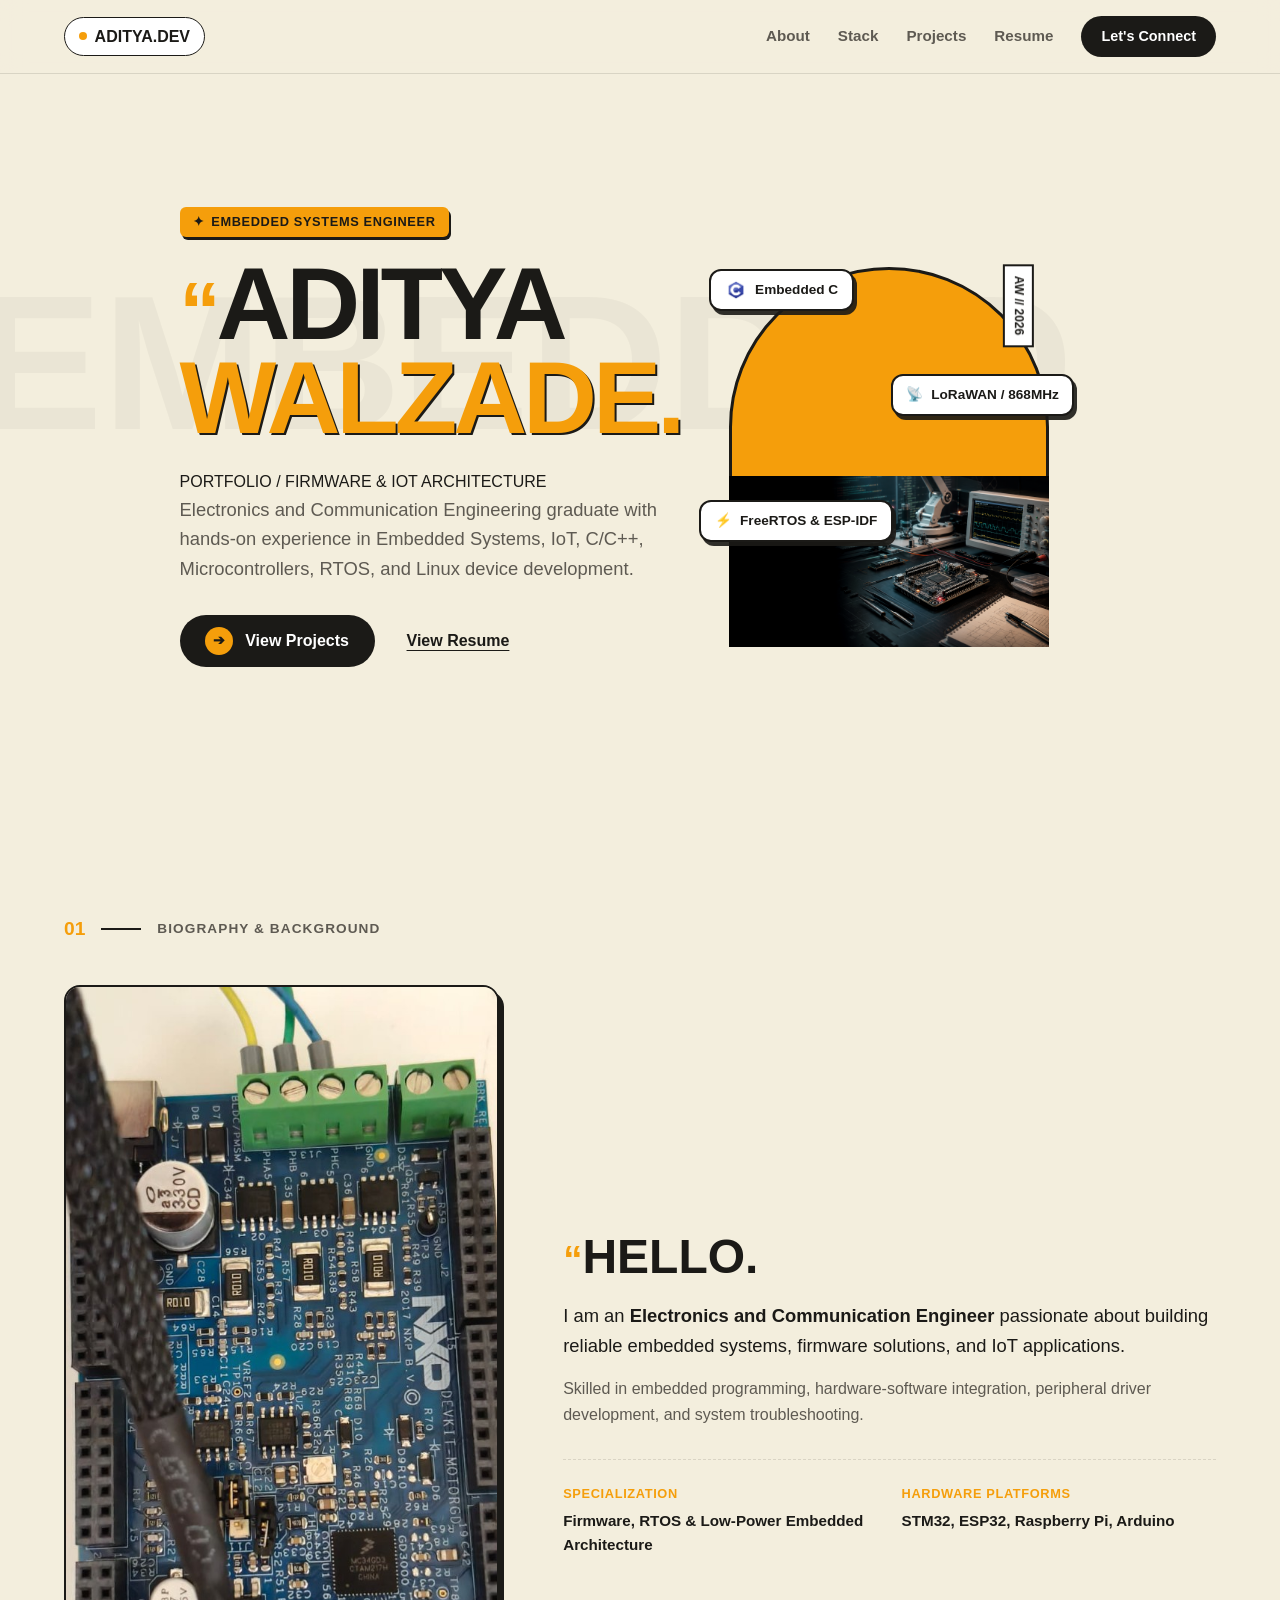
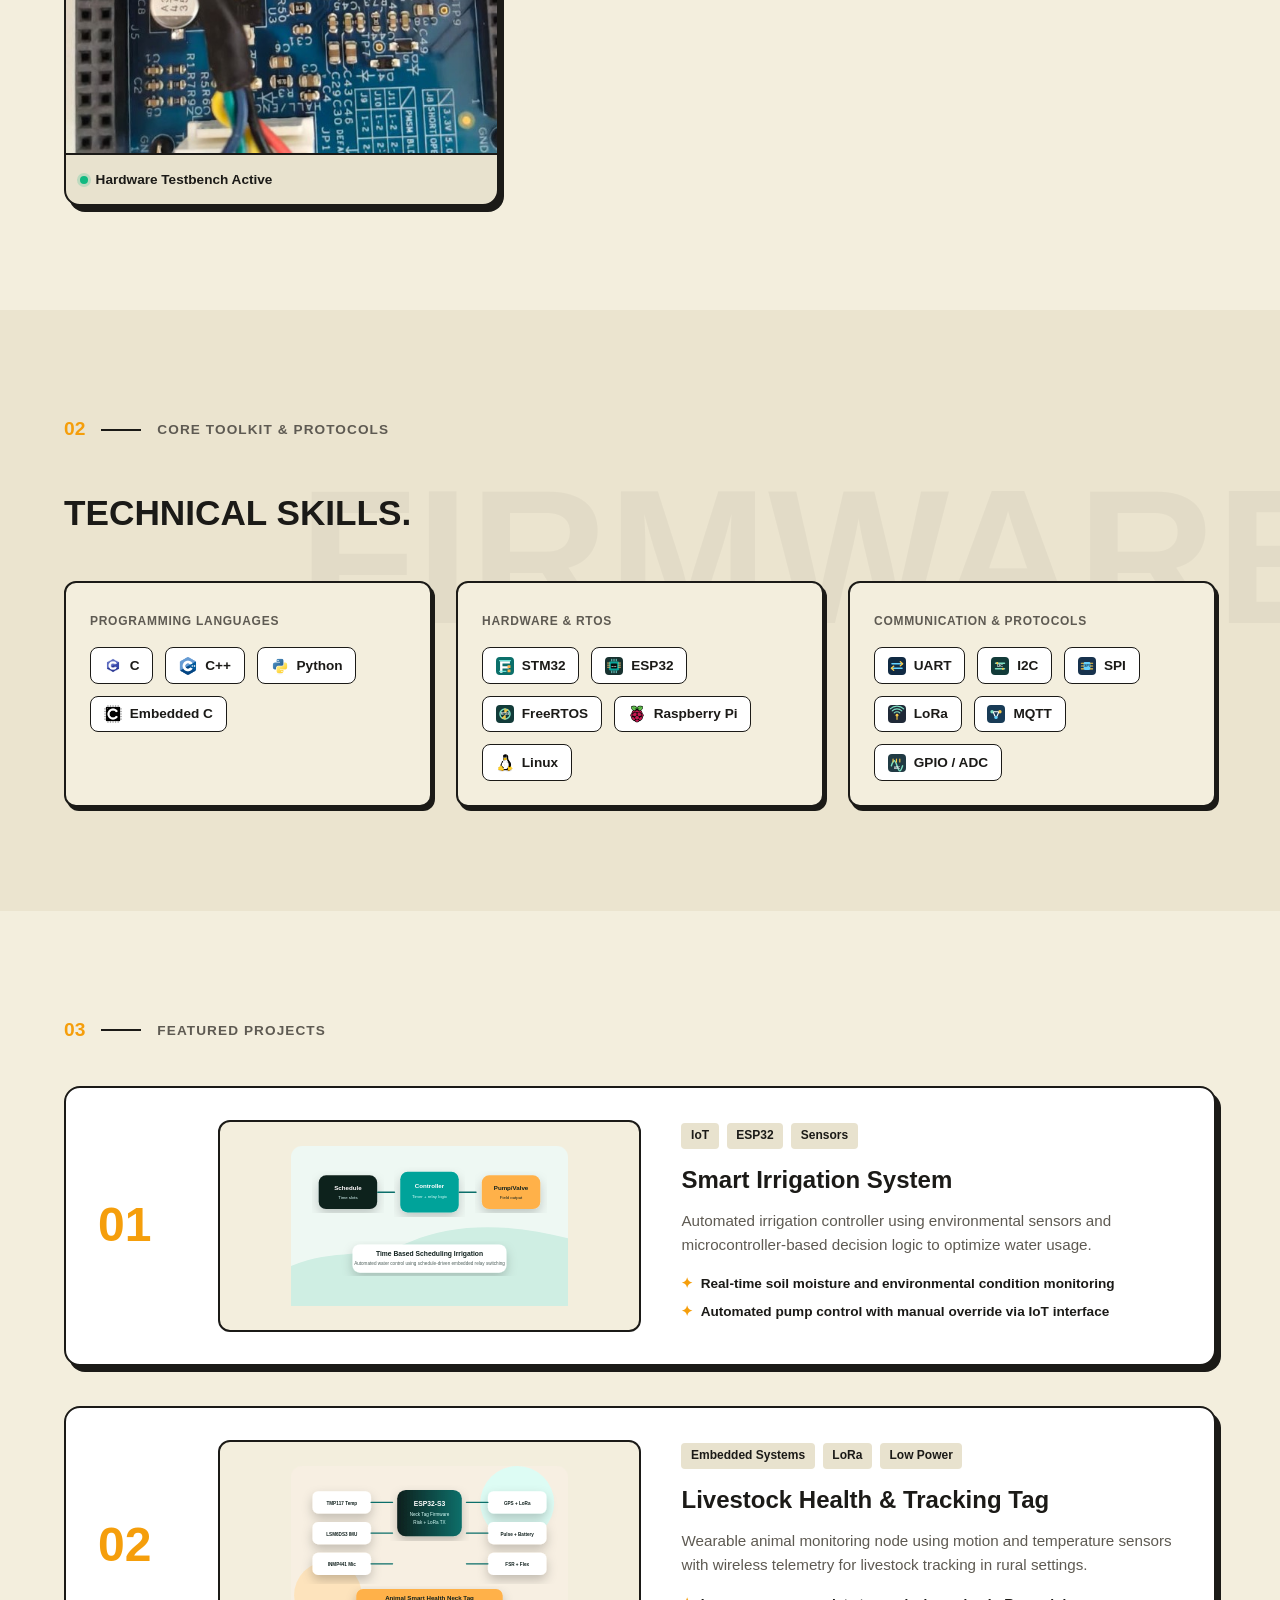
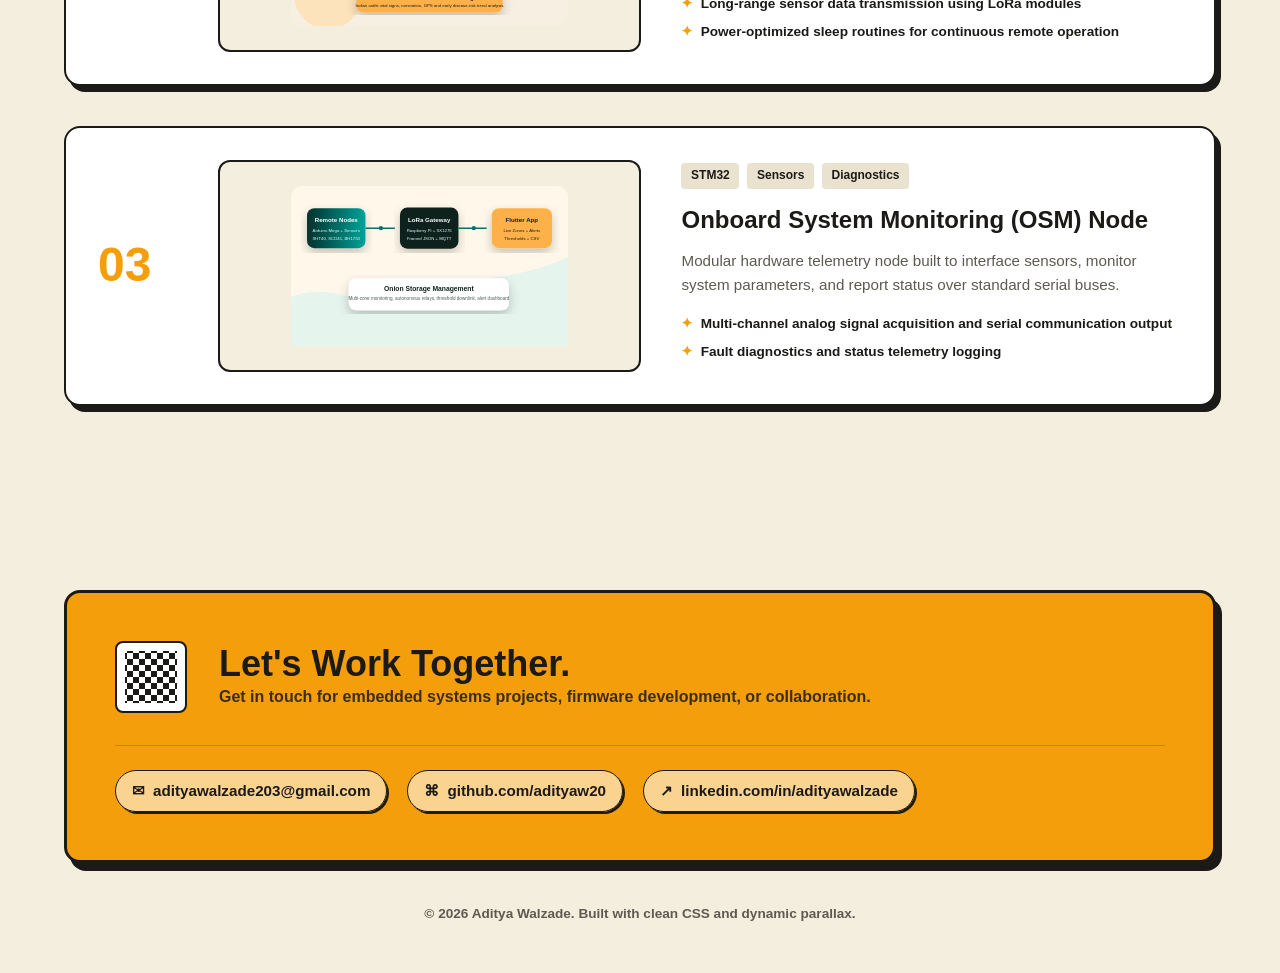
==== commit 8cdeecb4: "Update index.html" ====
--- a/docs/index.html
+++ b/docs/index.html
@@ -3,7 +3,7 @@
 <head>
   <meta charset="UTF-8">
   <meta name="viewport" content="width=device-width, initial-scale=1.0">
-  <title>Portfolio - Aditya Walzade</title>
+  <title>Aditya Walzade | Embedded Systems & IoT Engineer</title>
   <link rel="preconnect" href="https://fonts.googleapis.com">
   <link rel="preconnect" href="https://fonts.gstatic.com" crossorigin>
   <link href="https://fonts.googleapis.com/css2?family=Plus+Jakarta+Sans:wght@400;500;600;700;800;900&family=Space+Grotesk:wght@600;700;900&display=swap" rel="stylesheet">
@@ -36,16 +36,23 @@
   <section id="hero" class="hero-section">
     <div class="container hero-grid">
       
-      <!-- Left Column: Typography & Badges -->
+      <!-- Left Column: Typography with Your Name -->
       <div class="hero-typography">
         <div class="sticker-chip reveal-elem">
           <span class="chip-star">✦</span> EMBEDDED SYSTEMS ENGINEER
         </div>
         
-        <h1 class="poster-title reveal-elem">
-          <span class="quote-mark">“</span>PORTO<br>
-          <span class="title-highlight">FOLIO.</span>
+        <!-- Replaced "PORTO FOLIO." with "ADITYA WALZADE." -->
+        <h1 class="poster-title hero-name-title reveal-elem">
+          <span class="quote-mark">“</span>ADITYA<br>
+          <span class="title-highlight">WALZADE.</span>
         </h1>
+
+        <div class="hero-role-subtag reveal-elem">
+          <span class="subtag-pill">PORTFOLIO</span>
+          <span class="subtag-divider">/</span>
+          <span class="subtag-text">FIRMWARE & IOT ARCHITECTURE</span>
+        </div>
 
         <p class="hero-subtext reveal-elem">
           Electronics and Communication Engineering graduate with hands-on experience in Embedded Systems, IoT, C/C++, Microcontrollers, RTOS, and Linux device development.
--- a/docs/style.css
+++ b/docs/style.css
@@ -731,7 +731,7 @@
   background: var(--bg-card);
 }
 
-/* Visibility Fix: Visible by default, animated when js-active is present */
+/* Visibility: Always visible by default */
 .reveal-elem {
   opacity: 1;
   transform: translateY(0);
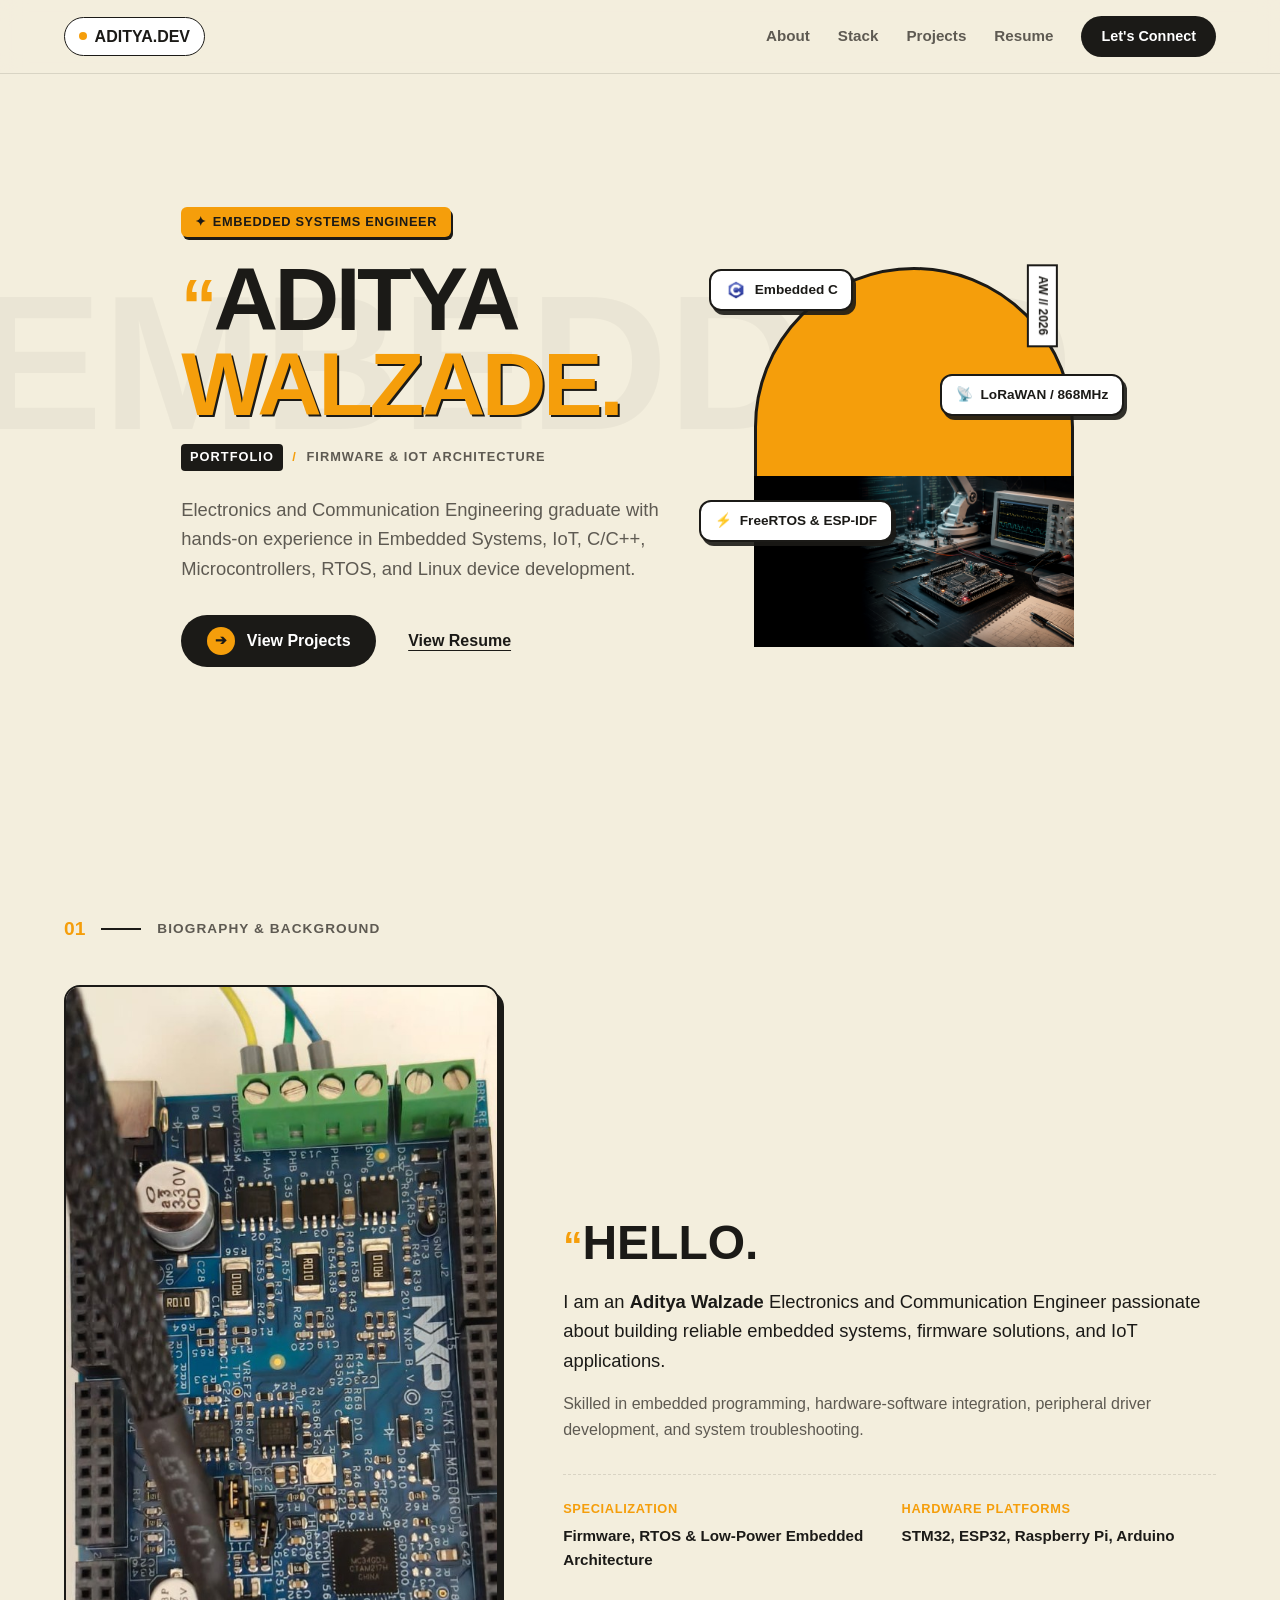
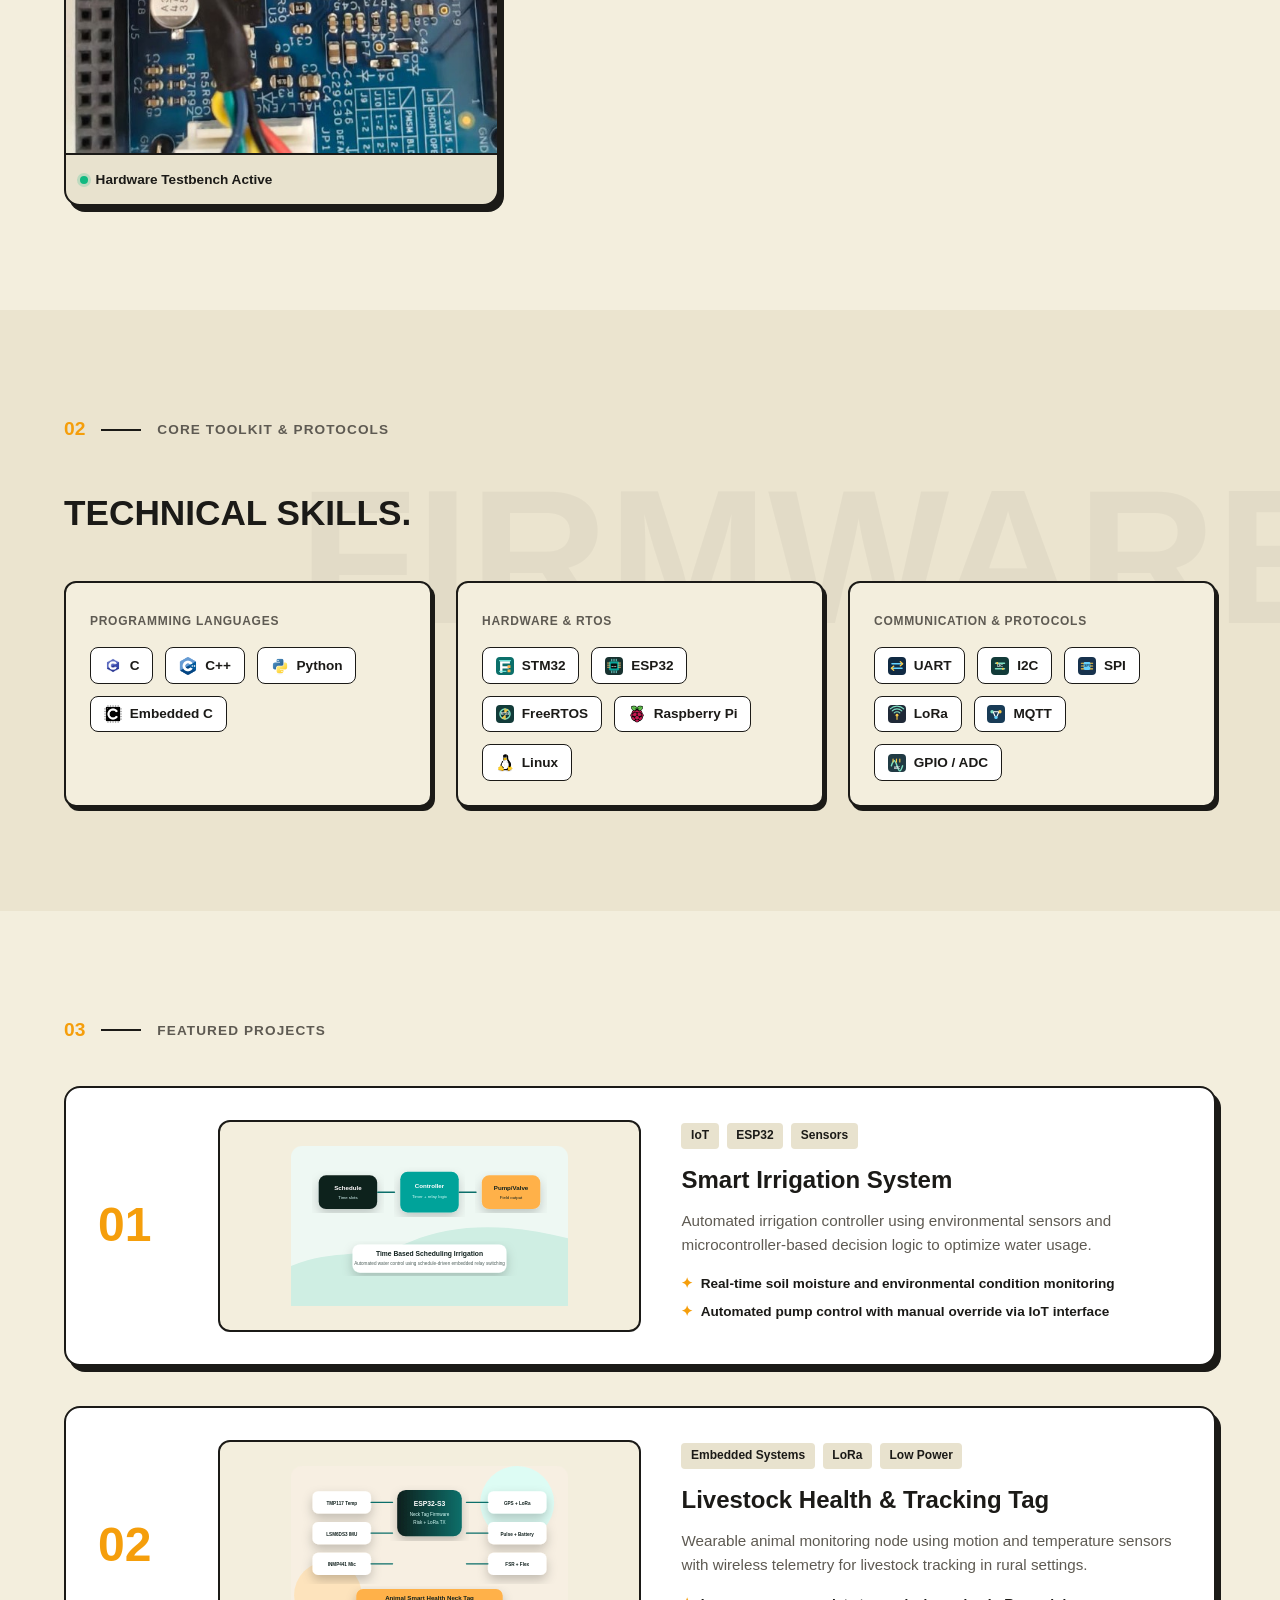
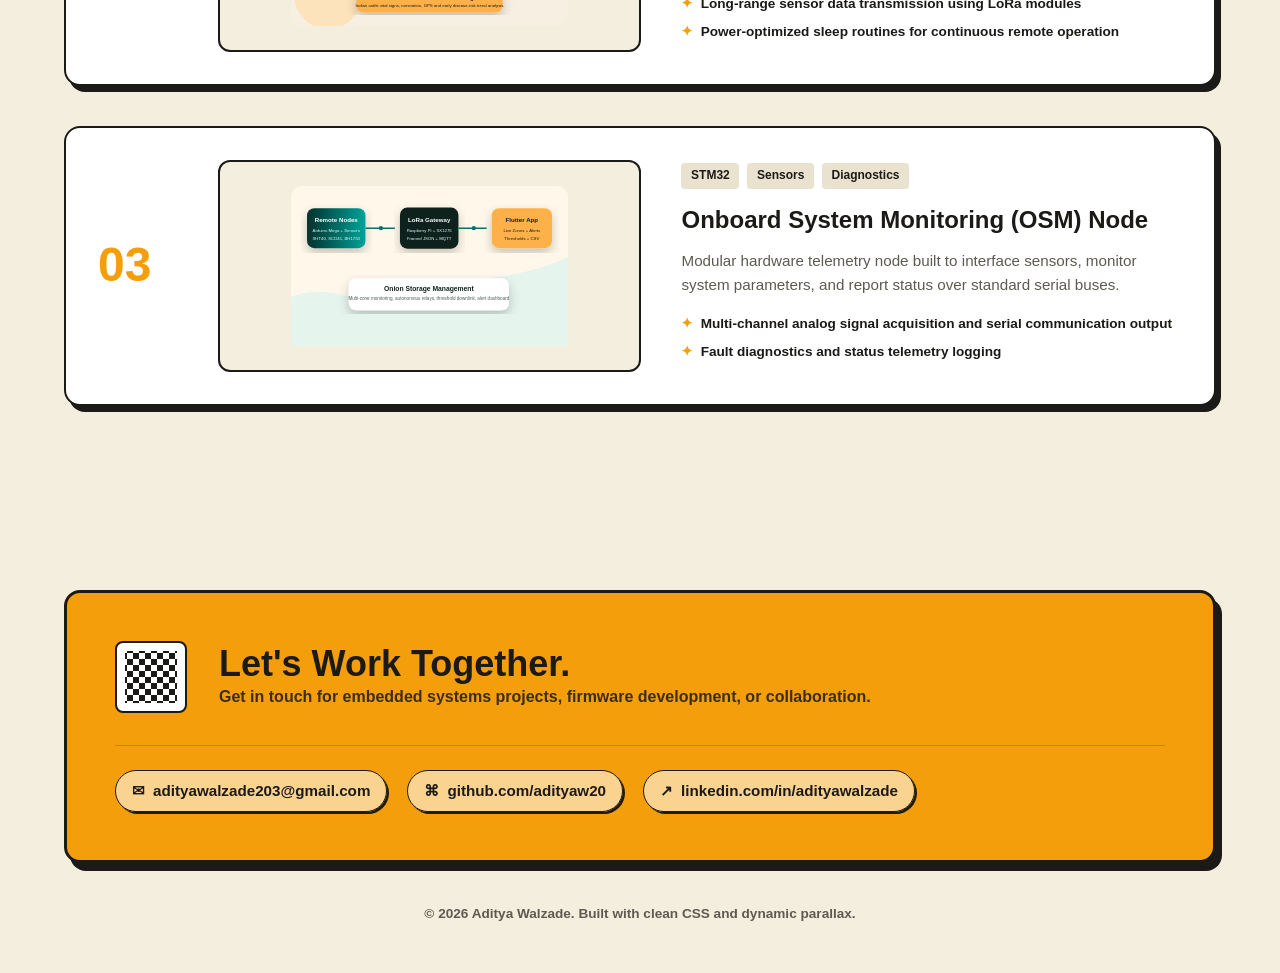
==== commit 9bdf68f2: "Update index.html" ====
--- a/docs/index.html
+++ b/docs/index.html
@@ -117,7 +117,7 @@
             <span class="quote-mark">“</span>HELLO.
           </h2>
           <p class="body-text-large">
-            I am an <strong>Electronics and Communication Engineer</strong> passionate about building reliable embedded systems, firmware solutions, and IoT applications.
+            I am an <strong>Aditya Walzade</strong> Electronics and Communication Engineer passionate about building reliable embedded systems, firmware solutions, and IoT applications.
           </p>
           <p class="body-text-secondary">
             Skilled in embedded programming, hardware-software integration, peripheral driver development, and system troubleshooting.
--- a/docs/style.css
+++ b/docs/style.css
@@ -157,12 +157,15 @@
 
 .poster-title {
   font-family: var(--font-display);
-  font-size: clamp(3.75rem, 8vw, 6.5rem);
+  font-size: clamp(3.2rem, 7vw, 5.6rem);
   font-weight: 900;
-  line-height: 0.92;
+  line-height: 0.95;
   letter-spacing: -0.04em;
   color: var(--text-dark);
-  margin-bottom: 1.5rem;
+  margin-bottom: 1rem;
+}
+.hero-name-title {
+  text-transform: uppercase;
 }
 .title-highlight {
   color: var(--brand-yellow);
@@ -172,6 +175,29 @@
   color: var(--brand-yellow);
   font-size: 0.8em;
 }
+
+.hero-role-subtag {
+  display: inline-flex;
+  align-items: center;
+  gap: 0.6rem;
+  margin-bottom: 1.5rem;
+  font-size: 0.8rem;
+  font-weight: 800;
+  letter-spacing: 0.08em;
+}
+.subtag-pill {
+  background: var(--text-dark);
+  color: #fff;
+  padding: 0.2rem 0.55rem;
+  border-radius: 4px;
+}
+.subtag-divider {
+  color: var(--brand-yellow);
+}
+.subtag-text {
+  color: var(--text-muted);
+}
+
 .hero-subtext {
   font-size: 1.15rem;
   color: var(--text-muted);
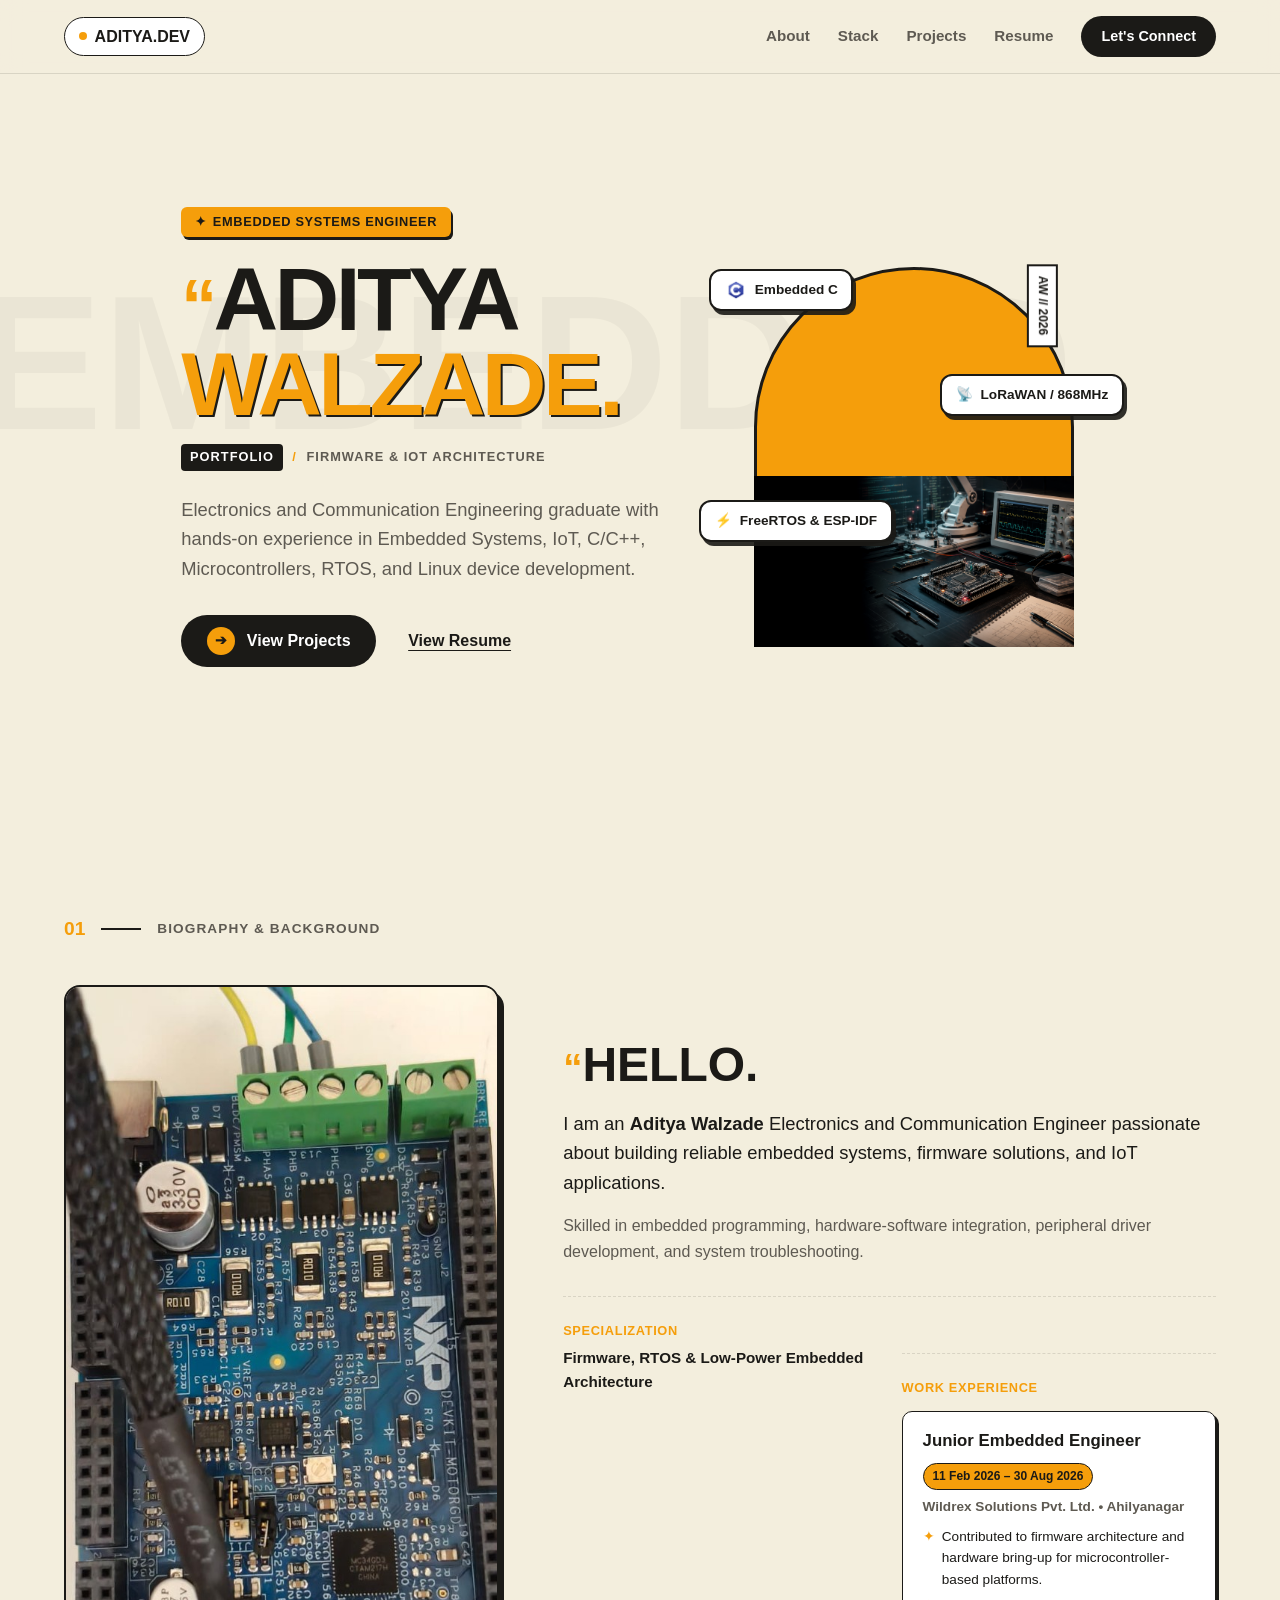
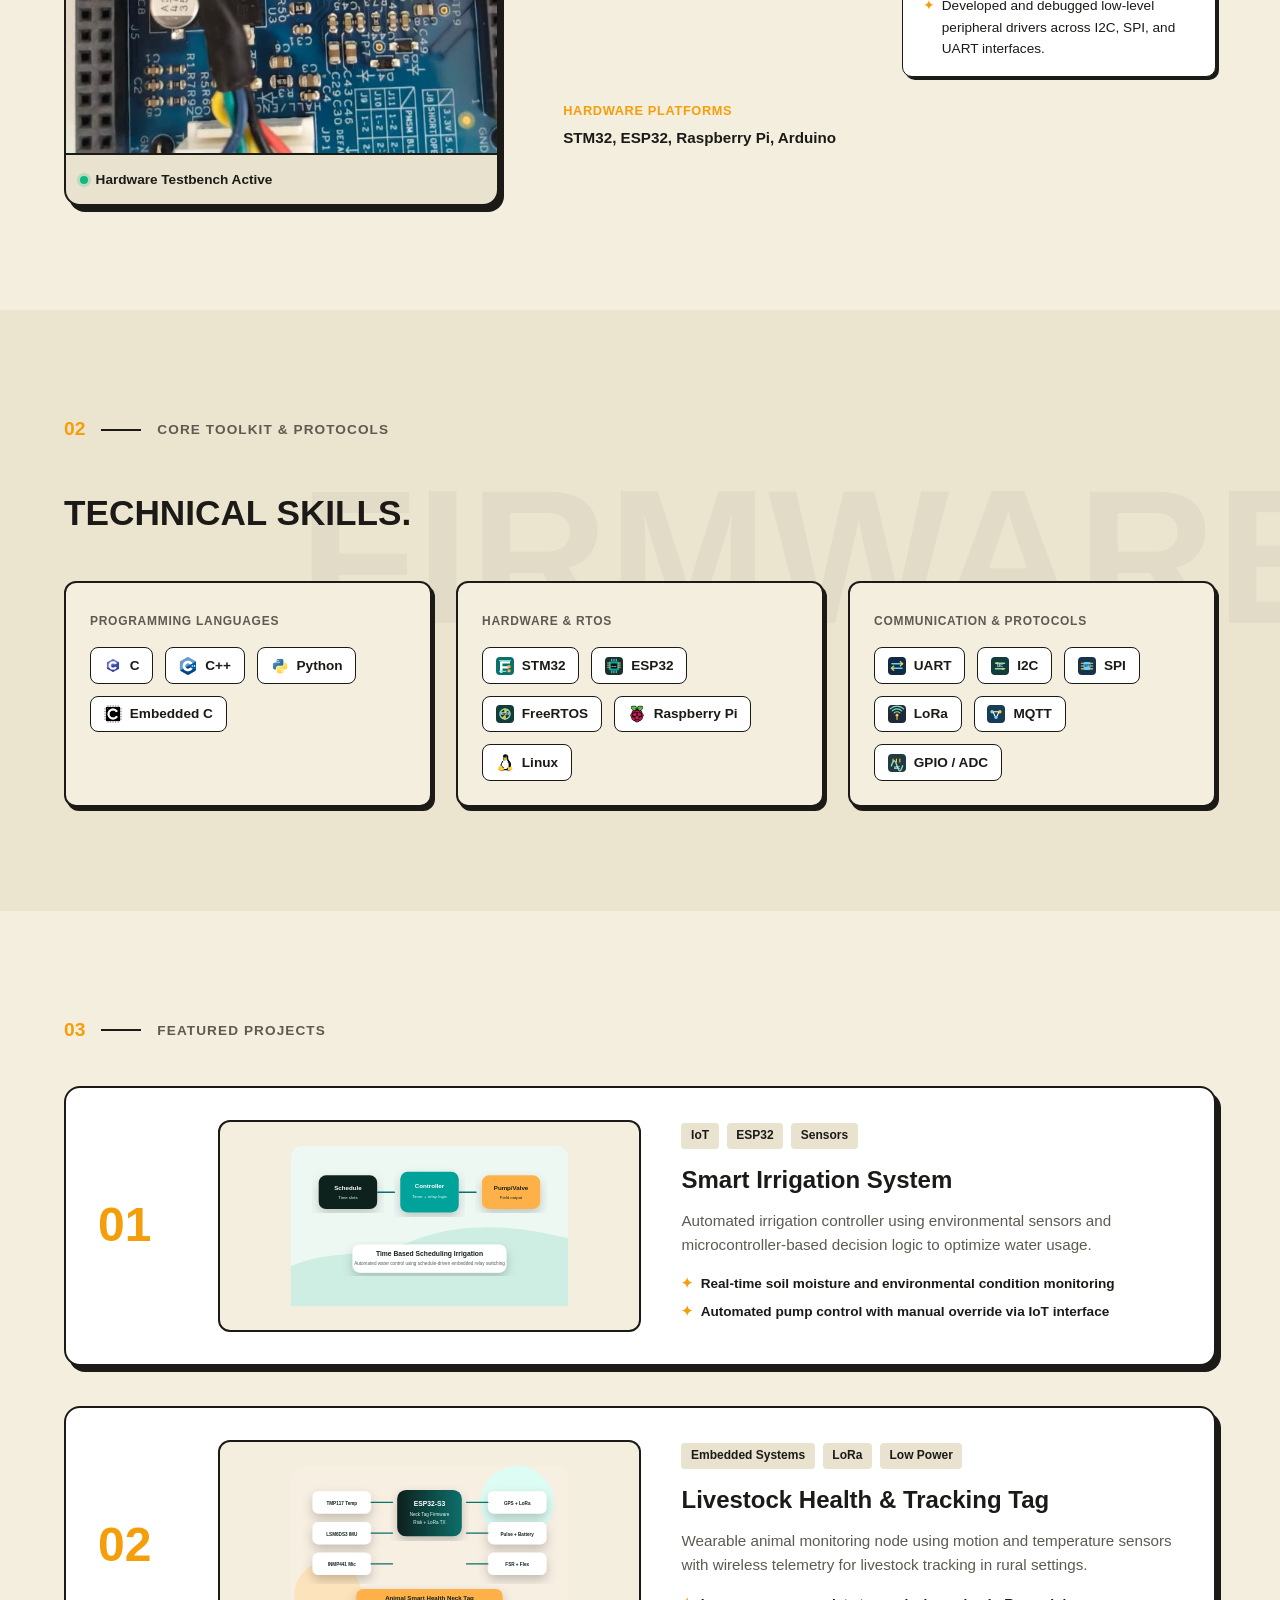
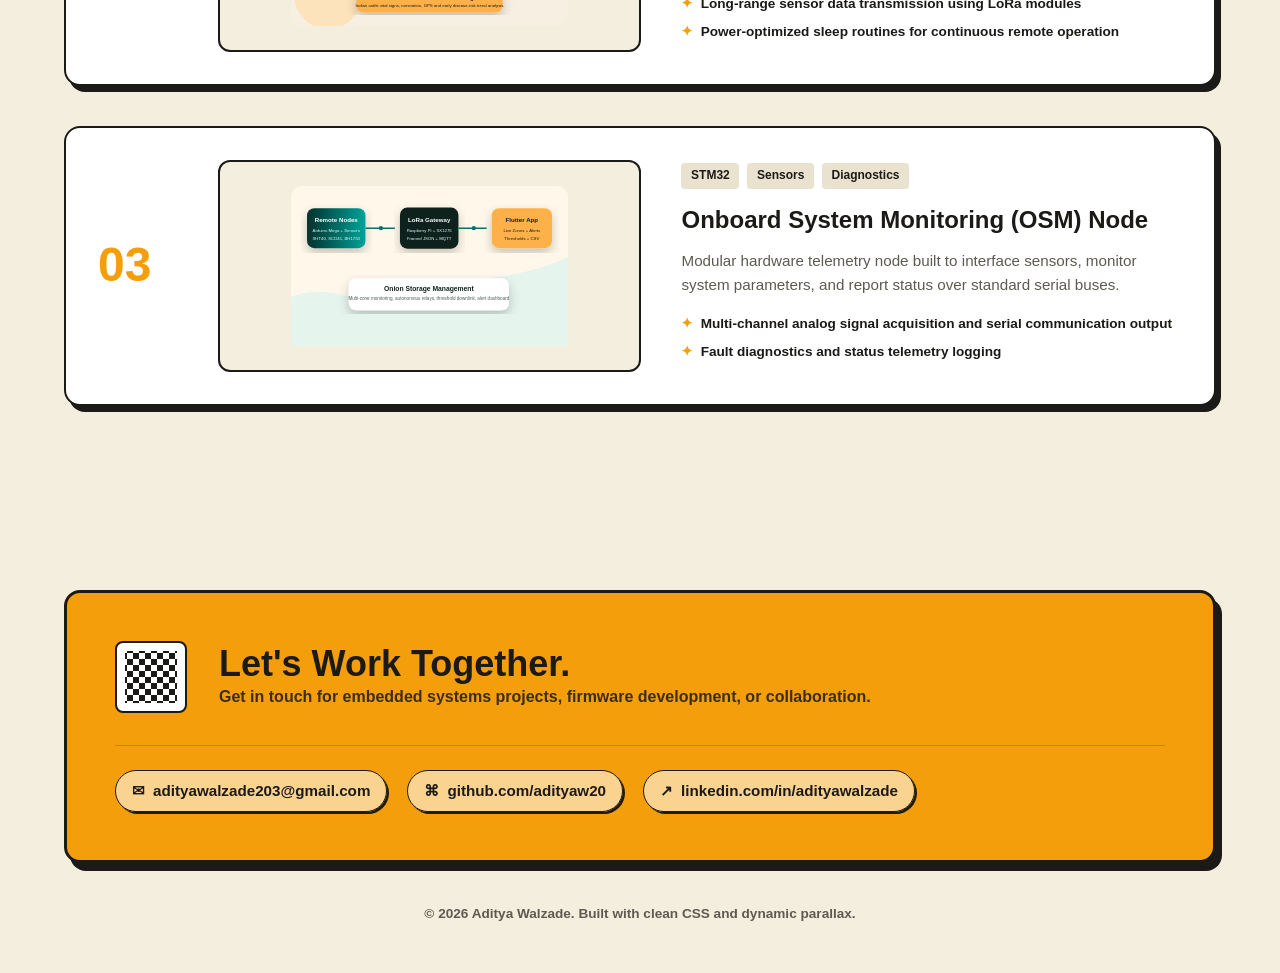
==== commit 1ed5b984: "Update index.html" ====
--- a/docs/index.html
+++ b/docs/index.html
@@ -128,6 +128,25 @@
               <h4 class="spec-heading">Specialization</h4>
               <p class="spec-value">Firmware, RTOS & Low-Power Embedded Architecture</p>
             </div>
+            <!-- Work Experience Timeline -->
+          <div class="experience-block" style="margin-top: 2rem; border-top: 1.5px dashed var(--border-line); padding-top: 1.5rem;">
+            <h4 class="spec-heading" style="margin-bottom: 0.75rem;">WORK EXPERIENCE</h4>
+            <div class="experience-item" style="background: #ffffff; border: 1.5px solid var(--text-dark); border-radius: 10px; padding: 1rem 1.25rem; box-shadow: 3px 3px 0 var(--text-dark);">
+              <div style="display: flex; justify-content: space-between; align-items: baseline; flex-wrap: wrap; gap: 0.5rem; margin-bottom: 0.35rem;">
+                <h5 style="font-family: var(--font-display); font-size: 1.05rem; font-weight: 800; color: var(--text-dark);">Junior Embedded Engineer</h5>
+                <span style="font-size: 0.75rem; font-weight: 800; background: var(--brand-yellow); padding: 0.2rem 0.55rem; border-radius: 999px; border: 1px solid var(--text-dark);">11 Feb 2026 – 30 Aug 2026</span>
+              </div>
+              <p style="font-size: 0.85rem; font-weight: 700; color: var(--text-muted); margin-bottom: 0.5rem;">Wildrex Solutions Pvt. Ltd. • Ahilyanagar</p>
+              <ul style="list-style: none; font-size: 0.85rem; color: var(--text-dark); padding-left: 0;">
+                <li style="position: relative; padding-left: 1.2rem; margin-bottom: 0.25rem;">
+                  <span style="position: absolute; left: 0; color: var(--brand-yellow);">✦</span> Contributed to firmware architecture and hardware bring-up for microcontroller-based platforms.
+                </li>
+                <li style="position: relative; padding-left: 1.2rem;">
+                  <span style="position: absolute; left: 0; color: var(--brand-yellow);">✦</span> Developed and debugged low-level peripheral drivers across I2C, SPI, and UART interfaces.
+                </li>
+              </ul>
+            </div>
+          </div>
             <div class="spec-column">
               <h4 class="spec-heading">Hardware Platforms</h4>
               <p class="spec-value">STM32, ESP32, Raspberry Pi, Arduino</p>
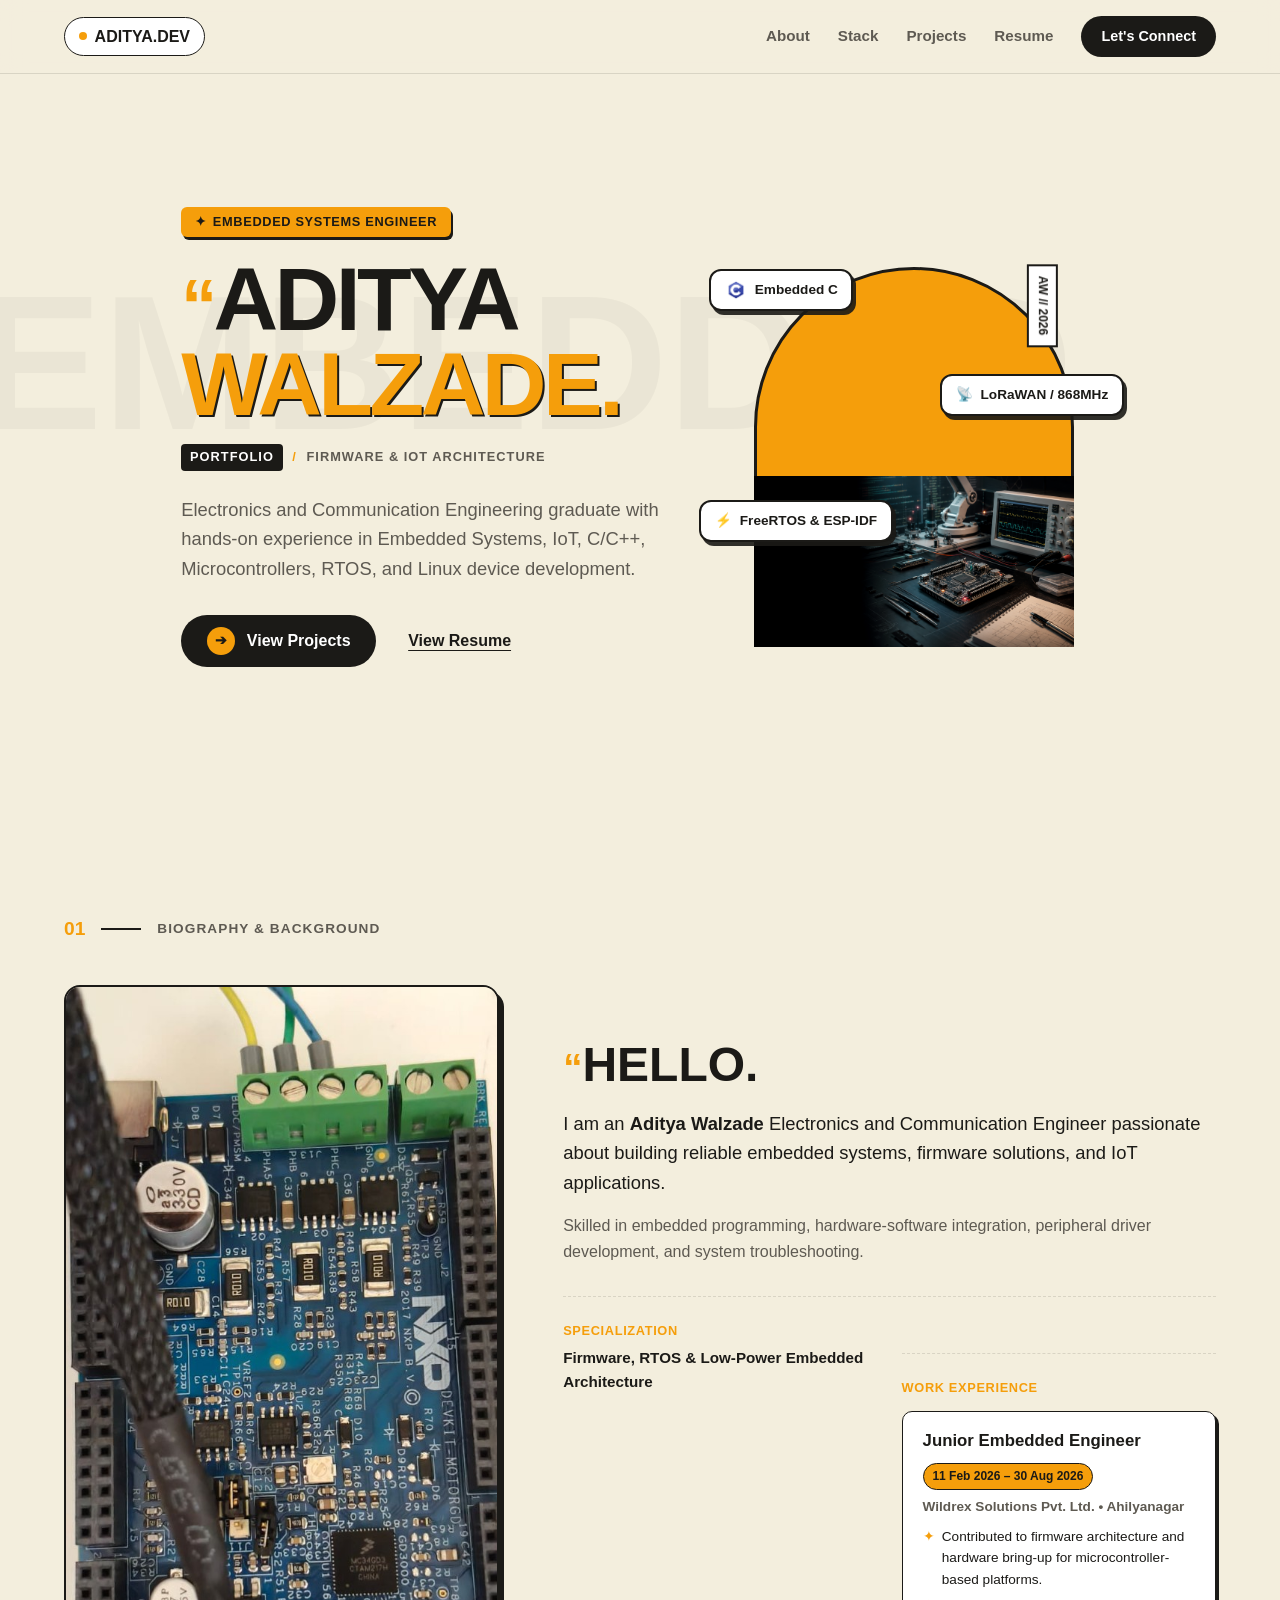
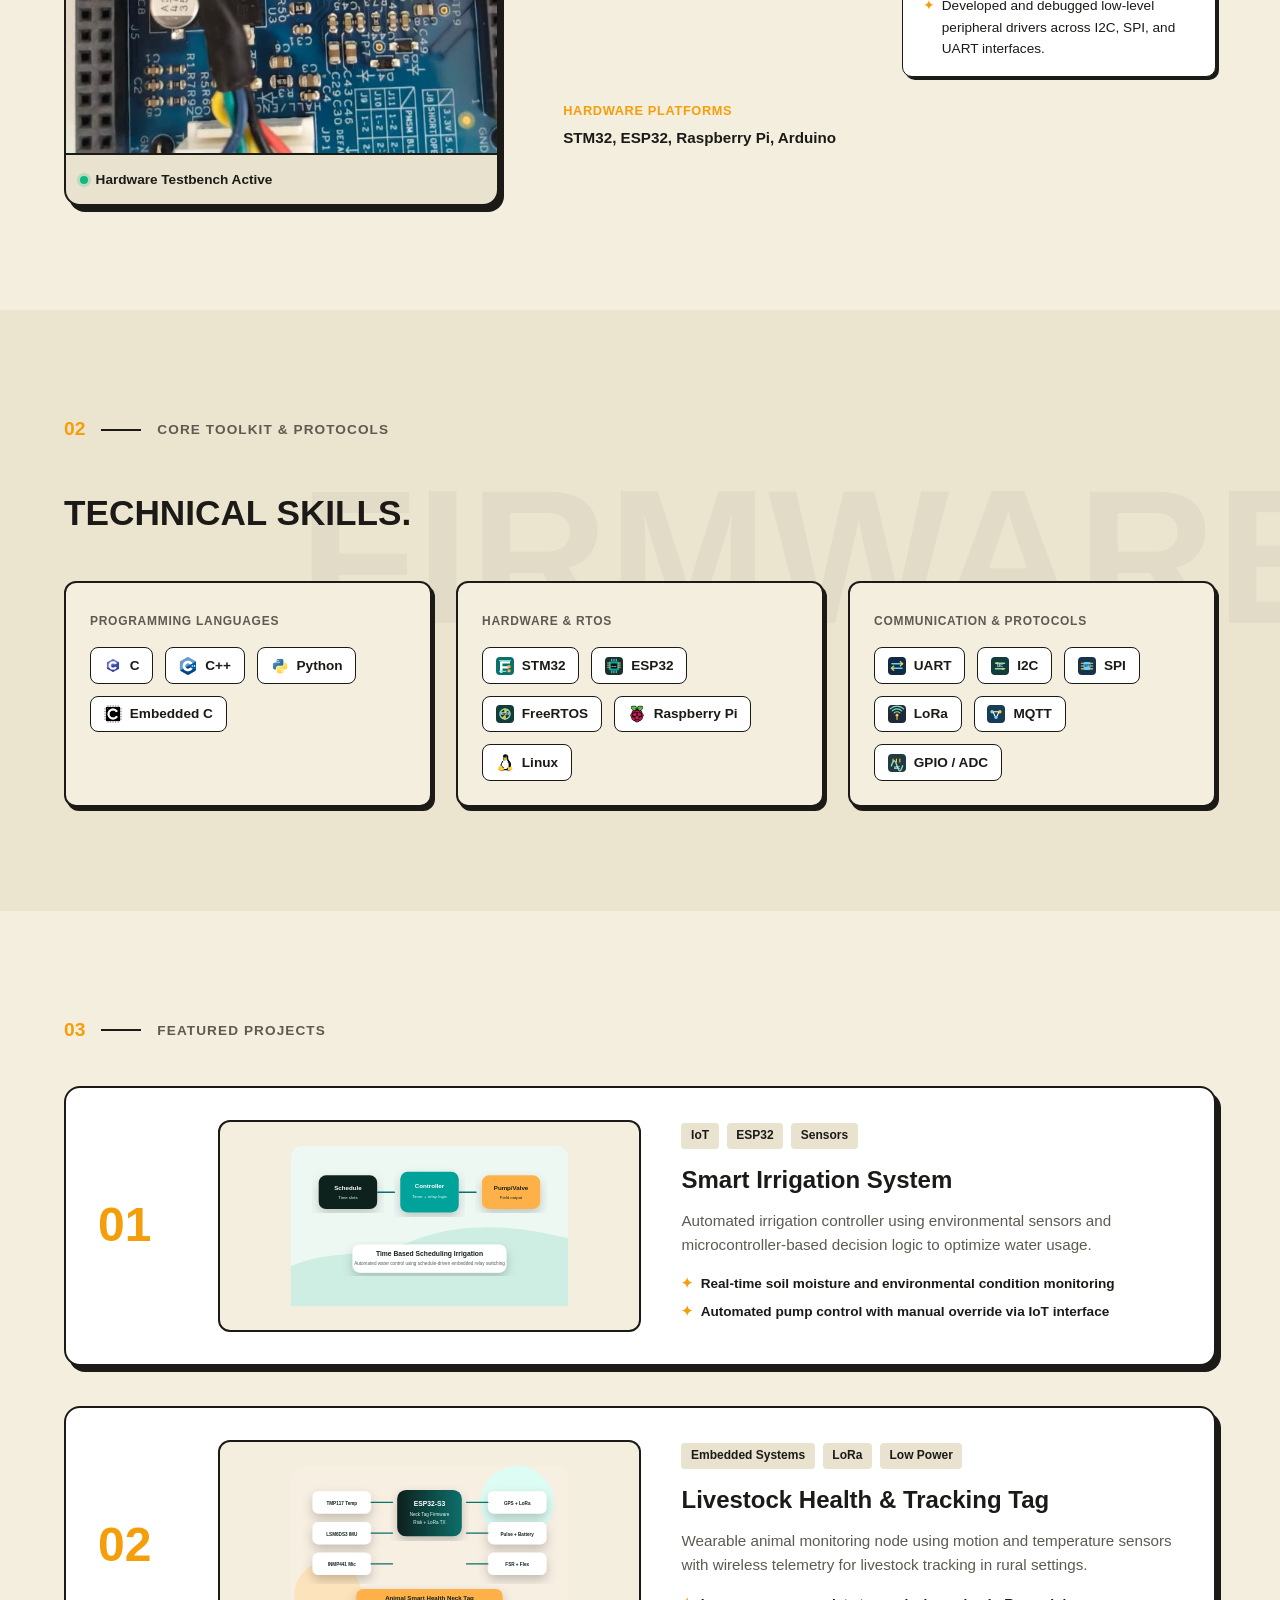
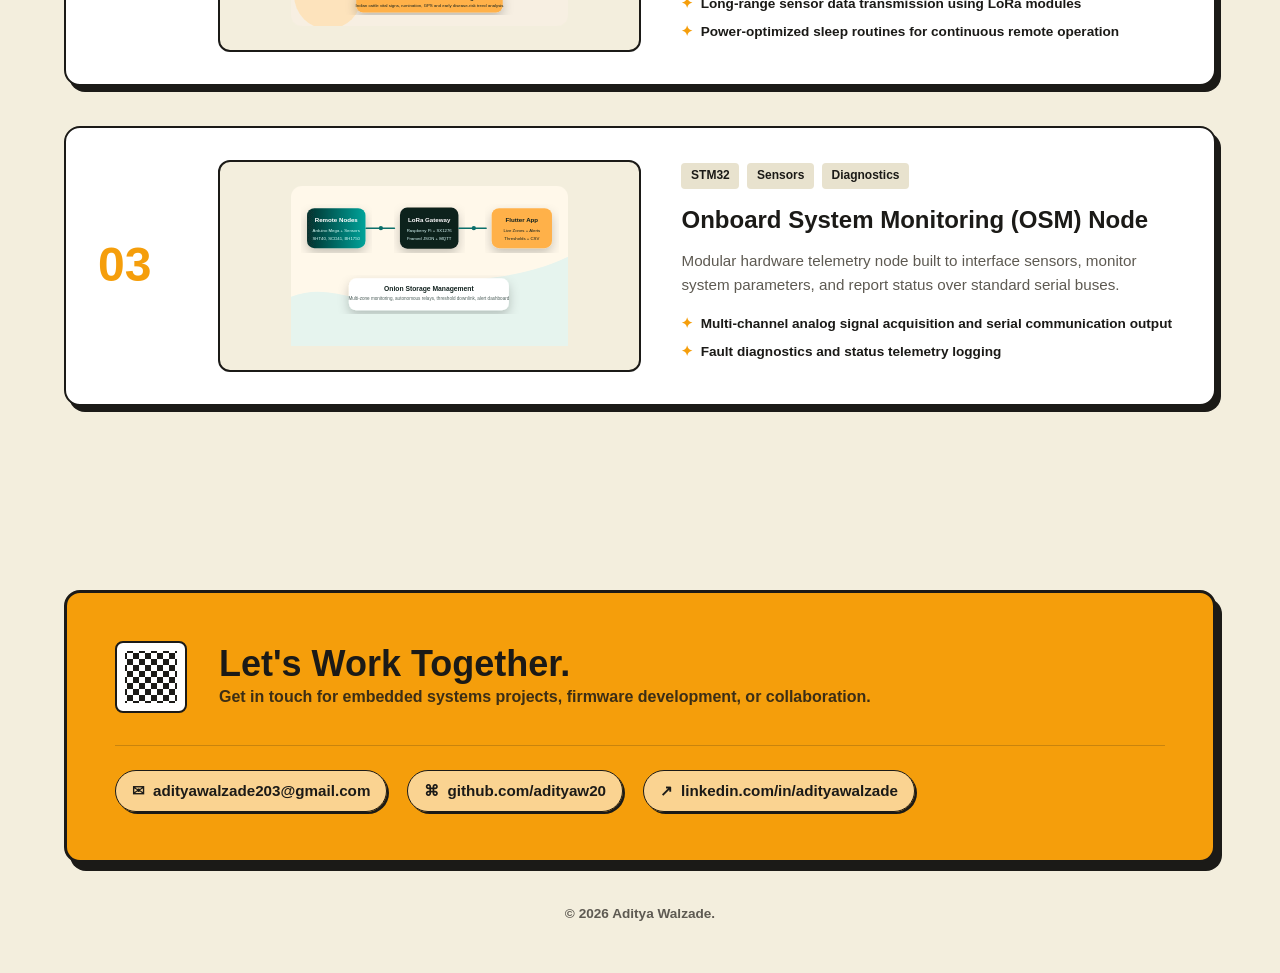
==== commit c2472f6a: "Update footer copyright text Removed the mention of 'Built with clean CSS and dynamic parallax' from" ====
--- a/docs/index.html
+++ b/docs/index.html
@@ -330,7 +330,7 @@
           </a>
         </div>
       </div>
-      <p class="copy-line">© 2026 Aditya Walzade. Built with clean CSS and dynamic parallax.</p>
+      <p class="copy-line">© 2026 Aditya Walzade.</p>
     </div>
   </footer>
 
